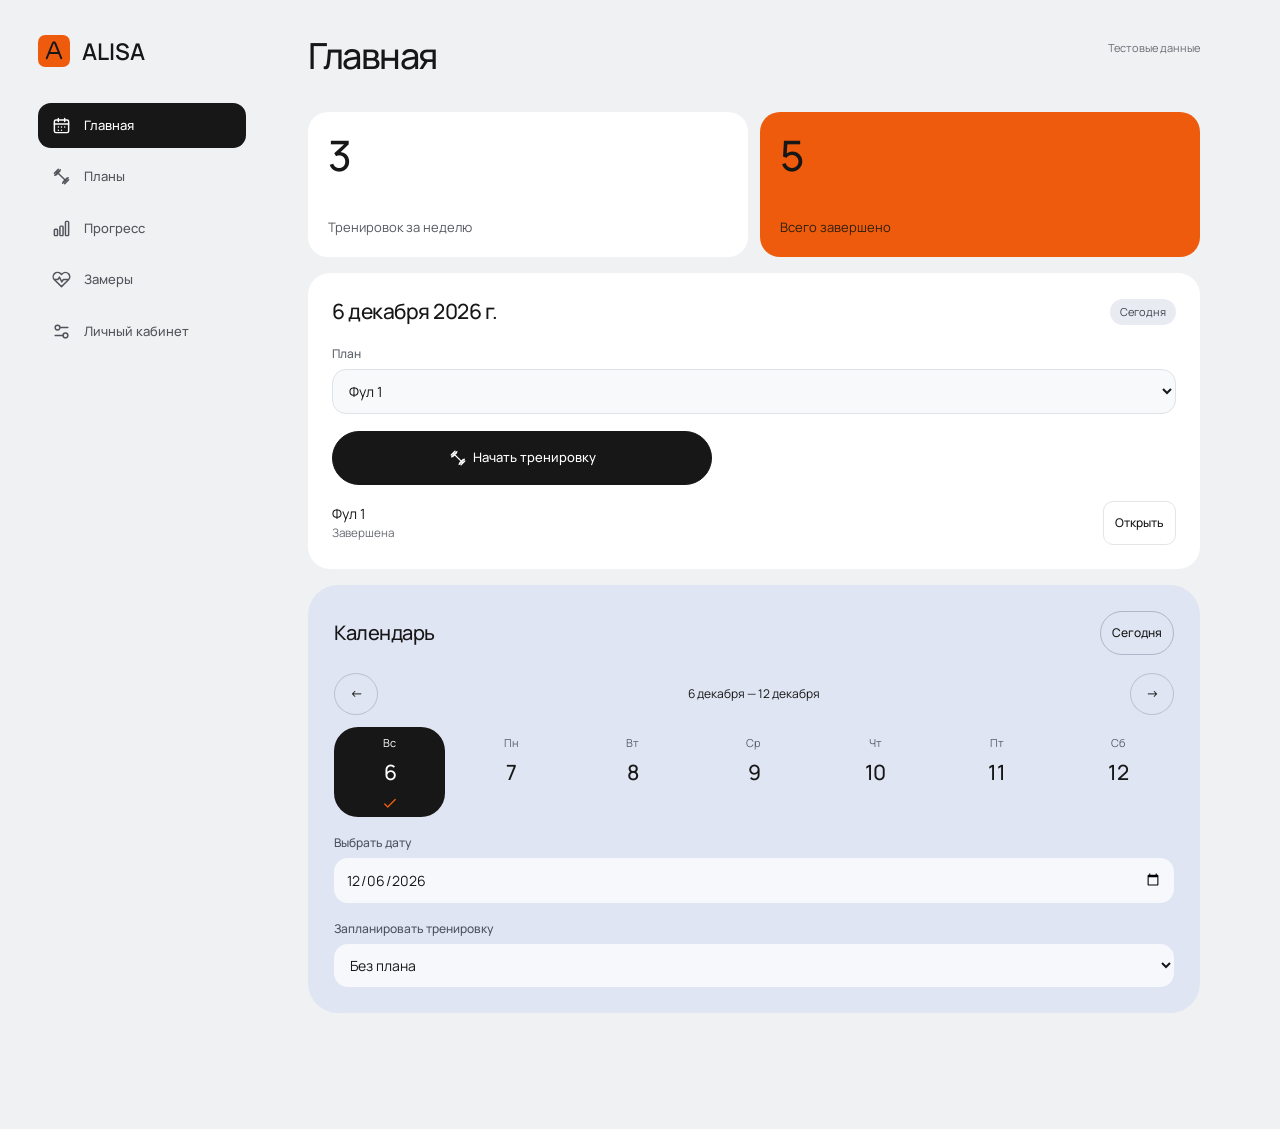
==== _style-fixture.html @ 62f3daff "Restyle ALISA with orange, ink and powder blue dashboard" ====
<!doctype html><html lang="ru"><meta charset="utf-8"><meta name="viewport" content="width=device-width,initial-scale=1,viewport-fit=cover"><meta name="robots" content="noindex"><title>ALISA · проверка стиля</title><link rel="stylesheet" href="style.css?v=orange23"><div id="app"></div><script>
"use strict";
const STORE="alisa-style-preview-only";
const FUL2=[
["1.1","Жим ногами (45 градусов)",[[10,20],[40,20],[60,10]]],
["1.2","Жим лёжа (гантели, наклонная скамья)",[["3×2",20],["5×2",20],["7×2",15]]],
["2.1","Подъёмы туловища с поворотом",[["",21],["",13],["",15]]],
["2.2","Отведение спинка вперед",[[29,20],[43,20],[57,18]]],
["3.1","Тяга к животу (трос)",[[11,18],[18,20]]],
["3.2","Мост",[["",15],[10,15]]],
["4.1","Отведение бедра (тренажёр, сидя)",[[23,20],[36,20]]],
["4.2","Сгибание рук (гантели, стоя)",[["4×2",15],["4×2",15]]]
];
const FUL1=[
["1.1","Разгибание спины",[["",15],["",17],["",20]]],
["1.2","Скручивания (тренажёр)",[[23,14],[27,10],[32,12]]],
["2.1","Разгибание ног",[[18,20],[27,20],[36,15]]],
["2.2","Сгибание ног сидя",[[18,20],[27,20],[32,7]]],
["3.1","Тяга вниз к груди широким хватом",[[18,20],[25,17],["27,3",12]]],
["3.2","Жим для груди (тренажёр, вверх)",[["3,4",15],["3,4",15],["3,4",11]]],
["4.1","Отведение бедра, спинка вперёд",[[29,20],[36,20],[43,13]]],
["4.2","Приведение бедра (тренажёр, сидя)",[[14,20],[18,20],[23,13]]]
];
const tmpl=(id,name,list)=>({id,name,exercises:list.map(([num,name,sets])=>({id:id+"-"+num,num,name,sets:sets.map(([weight,reps])=>({weight:String(weight),reps:String(reps)})),hint:""}))});
const initial=()=>({version:3,programs:[tmpl("ful1","Фул 1",FUL1),tmpl("ful2","Фул 2",FUL2)],schedule:{},sessions:[],measurements:[]});
let db;try{db=JSON.parse(localStorage.getItem(STORE))||initial()}catch(_){db=initial()}if(!Array.isArray(db.programs)||!Array.isArray(db.sessions)||!Array.isArray(db.measurements)||typeof db.schedule!=="object")db=initial();
let pinUnlocked=false;
let page="calendar",day=localDate(new Date()),sessionId=null,shift=0,reportProgramId="ful1",reportIds=null;
const $=id=>document.getElementById(id);
const uid=()=>String(Date.now())+"-"+Math.random().toString(36).slice(2,9);
const esc=x=>String(x==null?"":x).replace(/[&<>"']/g,c=>({"&":"&amp;","<":"&lt;",">":"&gt;",'"':"&quot;","'":"&#39;"}[c]));
const save=()=>{localStorage.setItem(STORE,JSON.stringify(db));queueCloudSync();};
const fmt=d=>new Date(d+"T12:00:00").toLocaleDateString("ru-RU",{day:"numeric",month:"long",year:"numeric"});
function localDate(d){return d.getFullYear()+"-"+String(d.getMonth()+1).padStart(2,"0")+"-"+String(d.getDate()).padStart(2,"0")}
function addDays(date,n){const d=new Date(date+"T12:00:00");d.setDate(d.getDate()+n);return localDate(d)}
function program(id){return db.programs.find(p=>p.id===id)}
function ses(id){return db.sessions.find(s=>s.id===id)}
function previous(s,eid){return db.sessions.filter(x=>x.finished&&x.programId===s.programId&&x.id!==s.id&&x.date<s.date).sort((a,b)=>b.date.localeCompare(a.date))[0]?.exercises.find(e=>e.id===eid)}
function layout(title,subtitle,content){$("app").innerHTML='<div class="shell"><aside class="side"><div class="brand"><img src="icon.svg" alt="" width="32" height="32"><span>ALISA</span></div><nav class="nav" aria-label="Разделы">'+navButtons()+'</nav></aside><main class="main"><header class="app-header"><h1>'+esc(title)+'</h1><p id="syncBadge" class="sync-status" role="status">'+esc(syncLabel())+'</p></header>'+content+'</main></div><nav class="bottom" aria-label="Разделы">'+navButtons()+'</nav>'}
const paths={
"calendar-days":'<rect x="3" y="5" width="18" height="16" rx="2"/><path d="M16 3v4M8 3v4M3 10h18M8 14h.01M12 14h.01M16 14h.01M8 18h.01M12 18h.01"/>',
"dumbbell":'<path d="m6.5 6.5 11 11m-14-7 7-7m3 17 7-7M3 8l5-5m8 18 5-5M5 10l5-5m4 14 5-5"/>',
"chart-no-axes-column-increasing":'<rect width="4" height="8" x="3" y="13" rx="1"/><rect width="4" height="12" x="10" y="9" rx="1"/><rect width="4" height="18" x="17" y="3" rx="1"/>',
"heart-pulse":'<path d="M20.8 4.6a5.5 5.5 0 0 0-7.8 0L12 5.7l-1.1-1.1a5.5 5.5 0 0 0-7.8 7.8L12 21l8.8-8.6a5.5 5.5 0 0 0 0-7.8Z"/><path d="M3.4 12h4l2-3 3 6 2-3h6.1"/>',
"file-chart-column":'<path d="M14 2H6a2 2 0 0 0-2 2v16a2 2 0 0 0 2 2h12a2 2 0 0 0 2-2V8Z"/><path d="M14 2v6h6M8 17v-3M12 17v-5M16 17v-2"/>',
"settings-2":'<path d="M20 7h-9M14 17H4"/><circle cx="17" cy="17" r="3"/><circle cx="7" cy="7" r="3"/>',
"check":'<path d="m5 12 4 4L19 6"/>',
"arrow-left":'<path d="m12 19-7-7 7-7M5 12h14"/>',
"trash-2":'<path d="M3 6h18M9 6V4h6v2M5 6l1 14h12l1-14M10 10v6M14 10v6"/>',
"chevron-down":'<path d="m6 9 6 6 6-6"/>',
"plus":'<path d="M12 5v14M5 12h14"/>'
};
function lucide(name,size){return '<svg class="lucide-icon" aria-hidden="true" width="'+(size||20)+'" height="'+(size||20)+'" viewBox="0 0 24 24" xmlns="http://www.w3.org/2000/svg">'+(paths[name]||paths["dumbbell"])+'</svg>'}
function navButtons(){return [["calendar","Главная","calendar-days"],["programs","Планы","dumbbell"],["history","Прогресс","chart-no-axes-column-increasing"],["metrics","Замеры","heart-pulse"],["data","Личный кабинет","settings-2"]].map(([id,name,ico])=>'<button class="'+((page===id||(id==="history"&&page==="reports"))?"on":"")+'" onclick="go(\''+id+'\')" '+((page===id||(id==="history"&&page==="reports"))?'aria-current="page"':'')+'>'+lucide(ico)+'<span>'+name+'</span></button>').join("")}
function go(p){page=p;sessionId=null;render();window.scrollTo?.(0,0)}
function render(){if(!pinUnlocked)return pinGate();if(page==="calendar")return calendar();if(page==="programs")return programs();if(page==="workout")return workout();if(page==="history")return history();if(page==="reports")return reports();if(page==="metrics")return metrics();if(page==="data")return dataPage();}
function calendar(){
 const now=localDate(new Date()),start=addDays(now,shift*7);let days="";
 for(let i=0;i<7;i++){const d=addDays(start,i),p=program(db.schedule[d]),done=db.sessions.some(s=>s.date===d&&s.finished);days+='<button class="day '+(day===d?"active":"")+' '+(done?'completed':'')+'" aria-pressed="'+(day===d)+'" onclick="chooseDay(\''+d+'\')"><small>'+new Date(d+"T12:00:00").toLocaleDateString("ru-RU",{weekday:"short"})+'</small><b>'+Number(d.slice(-2))+'</b><span class="day-mark" aria-label="'+(done?'Тренировка завершена':p?'Запланирована тренировка':'Без тренировки')+'">'+(done?lucide("check",12):p?'•':'')+'</span></button>'}
 const today=db.sessions.filter(s=>s.date===day),p=program(db.schedule[day])||db.programs[0],draft=today.find(s=>!s.finished&&s.programId===p?.id),weekStart=addDays(now,-((new Date(now+'T12:00:00').getDay()+6)%7)),count=db.sessions.filter(s=>s.finished&&s.date>=weekStart&&s.date<=now).length;
 layout("Главная","",'<div class="stat-grid"><div class="stat"><strong>'+count+'</strong><span>Тренировок за неделю</span></div><div class="stat"><strong>'+db.sessions.filter(s=>s.finished).length+'</strong><span>Всего завершено</span></div></div><section class="card start-card"><div class="section-heading"><h2>'+fmt(day)+'</h2>'+(day===now?'<span class="badge">Сегодня</span>':'')+'</div><label>План<select aria-label="План тренировки" onchange="setDayPlan(this.value)">'+db.programs.map(x=>'<option value="'+esc(x.id)+'" '+(p?.id===x.id?'selected':'')+'>'+esc(x.name)+'</option>').join('')+'</select></label><button class="primary full action" onclick="newSession()">'+lucide("dumbbell")+' '+(draft?'Продолжить тренировку':'Начать тренировку')+'</button>'+today.map(x=>'<div class="session-line"><span>'+esc(x.programName)+'<small>'+(x.finished?'Завершена':'Не завершена')+'</small></span><button class="small" onclick="openSession(\''+x.id+'\')">Открыть</button></div>').join('')+'</section><section class="card dashboard-calendar"><div class="section-heading"><h2>Календарь</h2><button class="small" onclick="shift=0;day=localDate(new Date());render()">Сегодня</button></div><div class="calendar-controls"><button aria-label="Предыдущая неделя" onclick="shift--;render()">←</button><span>'+fmt(start).replace(/ \d{4} г\./,'')+' — '+fmt(addDays(start,6)).replace(/ \d{4} г\./,'')+'</span><button aria-label="Следующая неделя" onclick="shift++;render()">→</button></div><div class="daybar">'+days+'</div><label class="action">Выбрать дату<input type="date" value="'+day+'" onchange="chooseDay(this.value)"></label><label class="action">Запланировать тренировку<select onchange="setDayPlan(this.value)"><option value="">Без плана</option>'+db.programs.map(x=>'<option value="'+esc(x.id)+'" '+(db.schedule[day]===x.id?'selected':'')+'>'+esc(x.name)+'</option>').join('')+'</select></label></section>')
}
function chooseDay(d){if(!/^\d{4}-\d{2}-\d{2}$/.test(d))return;day=d;render()}
function setDayPlan(id){if(id)db.schedule[day]=id;else delete db.schedule[day];save();render()}
function planTwoWeeks(){const a=db.programs[0],b=db.programs[1];if(!a||!b)return alert("Сначала добавь две программы");if(!confirm("Пример: назначить Фул 1 по понедельникам, Фул 2 по четвергам на показанные 2 недели? Твои существующие планы в эти дни будут заменены."))return;const start=addDays(localDate(new Date()),shift*14);for(let i=0;i<14;i++){const d=addDays(start,i),dow=new Date(d+"T12:00:00").getDay();if(dow===1)db.schedule[d]=a.id;if(dow===4)db.schedule[d]=b.id}save();render()}
function newSession(){const p=program(db.schedule[day])||db.programs[0];if(!p)return alert("Добавь план");const draft=db.sessions.find(s=>s.date===day&&s.programId===p.id&&!s.finished);if(draft){openSession(draft.id);return}if(!p.exercises.length)return alert("Сначала добавь упражнения в план");const s={id:uid(),date:day,programId:p.id,programName:p.name,finished:false,comment:"",rpe:"",duration:"",heartRate:"",heartMax:"",activeCalories:"",totalCalories:"",exercises:p.exercises.map(e=>({id:e.id,num:e.num,name:e.name,hint:e.hint||"",comment:"",rpe:"",sets:e.sets.map(x=>({weight:x.weight,reps:x.reps,done:false}))}))};db.sessions.push(s);save();sessionId=s.id;page="workout";render()}
function openSession(id){sessionId=id;page="workout";render()}
function workout(){
 const s=ses(sessionId);if(!s){go("calendar");return}
 const total=s.exercises.reduce((n,e)=>n+e.sets.length,0),done=s.exercises.reduce((n,e)=>n+e.sets.filter(x=>x.done).length,0);
 let body='<div class="row between"><div><span class="tag">'+fmt(s.date)+'</span><h2>'+esc(s.programName)+'</h2></div><button onclick="go(\'calendar\')">'+lucide("arrow-left")+' Главная</button></div><div class="workout-summary"><strong id="workoutProgress" aria-live="polite">'+done+' из '+total+' подходов выполнено</strong><span>Изменения сохраняются автоматически</span></div>';
 s.exercises.forEach((e,ei)=>{const old=previous(s,e.id);body+='<div class="card workout-exercise"><div class="row between"><div><div class="exercise-title">'+esc(e.num)+" "+esc(e.name)+'</div>'+(old?'<small>Прошлая тренировка</small>':'<small>Первое выполнение в дневнике</small>')+'</div><button class="small" onclick="addSet('+ei+')">'+lucide("plus")+' Подход</button></div>'+(e.hint?'<p class="muted">'+esc(e.hint)+'</p>':'')+'<div class="set sethead"><div>№</div><div>Было</div><div>Вес, кг</div><div>Повт.</div><div>✓</div><div>×</div></div>';e.sets.forEach((set,si)=>{const prev=old?.sets?.[si];body+='<div class="set"><span>'+(si+1)+'</span><span class="prev">'+(prev?esc(prev.weight||"—")+' × '+esc(prev.reps||"—"):'—')+'</span><label class="set-weight"><span>Вес, кг</span><input aria-label="Вес" value="'+esc(set.weight)+'" oninput="editSet('+ei+','+si+',\'weight\',this.value)" placeholder="—"></label><label class="set-reps"><span>Повторы</span><input aria-label="Повторы" inputmode="numeric" value="'+esc(set.reps)+'" oninput="editSet('+ei+','+si+',\'reps\',this.value)" placeholder="—"></label><label class="set-done"><span class="sr-only">Подход выполнен</span><input type="checkbox" '+(set.done?"checked":"")+' onchange="editSet('+ei+','+si+',\'done\',this.checked)"></label><button class="small" aria-label="Удалить подход" '+(e.sets.length===1?'disabled ':'')+'onclick="removeSet('+ei+','+si+')">'+lucide("trash-2")+'</button></div>'});body+='<div class="fields"><label class="field">Сложность RPE<select onchange="editExercise('+ei+',\'rpe\',this.value)">'+options(["","1","2","3","4","5","6","7","8","9","10"],e.rpe)+'</select></label><label style="flex:1;min-width:150px">Комментарий<input value="'+esc(e.comment)+'" oninput="editExercise('+ei+',\'comment\',this.value)" placeholder="Как ощущения?"></label></div></div>'});
 body+='<div class="card"><h3>Итоги занятия</h3><div class="fields">'+[['duration','Длительность, мин'],['heartRate','Средний пульс'],['heartMax','Макс. пульс'],['activeCalories','Активные ккал'],['totalCalories','Всего ккал']].map(([k,t])=>'<label class="field">'+t+'<input value="'+esc(s[k])+'" inputmode="decimal" oninput="editSession(\''+k+'\',this.value)"></label>').join("")+'</div><div class="fields action"><label class="field">Общая сложность<select onchange="editSession(\'rpe\',this.value)">'+options(["","1","2","3","4","5","6","7","8","9","10"],s.rpe)+'</select></label><label style="flex:1;min-width:180px">Заметки<textarea oninput="editSession(\'comment\',this.value)">'+esc(s.comment)+'</textarea></label></div><div class="row action"><button class="primary" onclick="finishSession()">'+lucide("check")+" "+(s.finished?"Тренировка завершена":"Завершить тренировку")+'</button><button onclick="showReport(\''+s.id+'\')">Экран для скриншота</button><button onclick="deleteSession(\''+s.id+'\')">Удалить</button></div></div>';
 layout("Тренировка","Записывай результаты прямо между подходами",body)
}

function pinGate(){
 $("app").innerHTML='<main class="pin-screen"><section class="pin-panel"><img src="icon.svg" alt="" width="56" height="56"><h1>ALISA</h1><p class="muted">Твой дневник тренировок</p><form onsubmit="cloudLoginPin(event)"><label for="pinCode">Код входа</label><input id="pinCode" type="password" inputmode="numeric" pattern="[0-9]{5}" minlength="5" maxlength="5" autocomplete="current-password" required aria-describedby="pinMessage"><button id="pinSubmit" class="primary" type="submit">Открыть дневник</button><p id="pinMessage" class="pin-message" role="status">Введи свой код из 5 цифр. На телефоне и компьютере открываются одни и те же тренировки.</p></form></section></main>'
}
async function cloudLoginPin(event){
 event.preventDefault();const input=$("pinCode"),button=$("pinSubmit"),message=$("pinMessage");
 const pin=input.value;if(!/^[0-9]{5}$/.test(pin)){message.textContent="Введи 5 цифр кода";return}
 button.disabled=true;button.textContent="Открываю…";message.textContent="";
 try{
  const res=await fetch(CLOUD_CONFIG.url+"/functions/v1/alisa-pin-login",{method:"POST",headers:{apikey:CLOUD_CONFIG.key,"Content-Type":"application/json"},body:JSON.stringify({pin})});
  const data=await res.json();if(!res.ok)throw Error(data.message||"Не удалось войти");
  if(!data.access_token||!data.refresh_token)throw Error("Не удалось открыть дневник");
  storeCloudSession(data);sessionStorage.removeItem("foxy-recovery-mode");input.value="";page="calendar";await connectCloud()
 }catch(e){message.textContent=e.message==="Failed to fetch"?"Проверь интернет и попробуй ещё раз":e.message;input.value="";input.focus?.()}
 finally{button.disabled=false;button.textContent="Открыть дневник"}
}

function options(arr,sel){return arr.map(x=>'<option '+(x===String(sel)?"selected":"")+' value="'+esc(x)+'">'+(x||"Не указано")+'</option>').join("")}
function editSet(e,i,k,v){ses(sessionId).exercises[e].sets[i][k]=v;save();if(k==="done"){const s=ses(sessionId),el=$("workoutProgress");if(el)el.textContent=s.exercises.reduce((n,e)=>n+e.sets.filter(x=>x.done).length,0)+" из "+s.exercises.reduce((n,e)=>n+e.sets.length,0)+" подходов выполнено"}}
function editExercise(e,k,v){ses(sessionId).exercises[e][k]=v;save()}
function editSession(k,v){ses(sessionId)[k]=v;save()}
function addSet(e){ses(sessionId).exercises[e].sets.push({weight:"",reps:"",done:false});save();render()}
function removeSet(e,i){const sets=ses(sessionId).exercises[e].sets;if(sets.length===1)return;sets.splice(i,1);save();render()}
function finishSession(){ses(sessionId).finished=true;save();render()}
function deleteSession(id){if(!confirm("Удалить запись этой тренировки?"))return;db.sessions=db.sessions.filter(s=>s.id!==id);save();go("calendar")}
function showReport(id){const s=ses(id);const lines=s.exercises.map(e=>'<tr><td>'+esc(e.num)+' '+esc(e.name)+'</td><td>'+e.sets.map((x,i)=>(i+1)+'. '+esc(x.weight||"без веса")+' × '+esc(x.reps||"—")).join('<br>')+'</td><td>'+esc(e.rpe||"—")+'</td><td>'+esc(e.comment||"")+'</td></tr>').join("");layout("Отчёт","Сделай скриншот этого экрана",'<div class="report card"><h2>'+esc(s.programName)+' · '+fmt(s.date)+'</h2><div class="report-scroll"><table class="table"><thead><tr><th>Упражнение</th><th>Подходы</th><th>RPE</th><th>Комментарий</th></tr></thead><tbody>'+lines+'</tbody></table></div><p>'+['duration','heartRate','heartMax','activeCalories','totalCalories'].map(k=>({duration:"Длительность",heartRate:"Пульс",heartMax:"Макс. пульс",activeCalories:"Активные ккал",totalCalories:"Общие ккал"}[k]+": "+esc(s[k]||"—"))).join(" · ")+'</p><p>'+esc(s.comment)+'</p></div><button class="noprint" onclick="openSession(\''+s.id+'\')">← Вернуться к тренировке</button>')}
function programs(){
 const list=db.programs.map(p=>'<details class="card program-card"><summary><span><strong>'+esc(p.name)+'</strong><small>'+p.exercises.length+' упражнений</small></span>'+lucide("chevron-down")+'</summary><div class="program-content"><div class="row action"><button class="small" onclick="renameProgram(\''+p.id+'\')">Переименовать</button></div><div class="program-exercises">'+p.exercises.map(e=>'<div class="row between program-exercise"><span>'+esc(e.num)+' '+esc(e.name)+'</span><button class="small" onclick="editProgramExercise(\''+p.id+'\',\''+e.id+'\')">Изменить</button></div>').join('')+'</div><div class="action row"><button class="small" onclick="addExercise(\''+p.id+'\')">Добавить упражнение</button><button class="small" onclick="duplicateProgram(\''+p.id+'\')">Дублировать</button></div></div></details>').join("");
 layout("Планы","",'<button class="primary" onclick="createProgram()">'+lucide("plus")+' Новый план</button>'+list)
}
function createProgram(){const name=prompt("Название плана");if(!name?.trim())return;db.programs.push({id:uid(),name:name.trim(),exercises:[]});save();render()}
function renameProgram(id){const p=program(id),n=prompt("Название плана",p.name);if(!n?.trim())return;p.name=n.trim();save();render()}
function addExercise(id){const p=program(id),num=prompt("Номер, например 5.1");if(!num)return;const name=prompt("Название упражнения");if(!name)return;p.exercises.push({id:uid(),num,name,sets:[{weight:"",reps:""}],hint:""});save();render()}
function editProgramExercise(pid,eid){const e=program(pid).exercises.find(x=>x.id===eid);const name=prompt("Название",e.name);if(name===null)return;const num=prompt("Номер упражнения",e.num);if(num===null)return;const hint=prompt("Подсказка по технике",e.hint);if(hint===null)return;e.name=name;e.num=num;e.hint=hint;save();render()}
function duplicateProgram(id){const p=JSON.parse(JSON.stringify(program(id)));p.id=uid();p.name+=" · копия";p.exercises.forEach(e=>e.id=uid());db.programs.push(p);save();render()}

function reports(){
 const p=program(reportProgramId)||db.programs[0];if(!p){layout("Прогресс","Сравнение тренировок","<p>Добавь план.</p>");return}reportProgramId=p.id;
 const all=db.sessions.filter(s=>s.programId===p.id&&s.finished).sort((a,b)=>a.date.localeCompare(b.date));if(reportIds===null)reportIds=all.slice(-Math.min(2,all.length)).map(s=>s.id);
 else reportIds=reportIds.filter(id=>all.some(s=>s.id===id));
 const chosen=all.filter(s=>reportIds.includes(s.id));const display=chosen.slice(-4);
 const selections='<div class="card noprint"><h2>Сравнить тренировки</h2><label>План<select onchange="setReportProgram(this.value)">'+db.programs.map(x=>'<option value="'+esc(x.id)+'" '+(x.id===p.id?'selected':'')+'>'+esc(x.name)+'</option>').join('')+'</select></label><p class="muted" style="margin-top:14px">Выбери до четырёх дат для сравнения.</p><div class="report-date-grid">'+all.map(s=>'<label class="date-option"><input type="checkbox" '+(reportIds.includes(s.id)?'checked':'')+' onchange="toggleReportDate(\''+s.id+'\',this.checked)"><span>'+fmt(s.date)+'</span></label>').join('')+'</div><div class="row action"><button class="primary" onclick="downloadReport()">Сохранить картинку PNG</button><button onclick="window.print()">Печать / PDF</button></div></div>';
 let view='';
 if(!all.length){view='<div class="card">В этой программе ещё нет завершённых тренировок. </div>'}
 else if(!display.length){view='<div class="card">Выбери даты выше.</div>'}
 else{
  const cols=display.map(x=>'<th>'+esc(x.date.slice(8))+'/'+esc(x.date.slice(5,7))+'</th>').join('');
  let rows=p.exercises.map(ex=>{
   const vals=display.map(s=>{const e=s.exercises.find(x=>x.num===ex.num||x.id===ex.id);return '<td>'+(e?e.sets.map((st,i)=>'<div class="comparison-set"><small>'+(i+1)+'</small> '+esc(st.weight||'—')+' × '+esc(st.reps||'—')+'</div>').join(''):'—')+'</td>'}).join('');
   return '<tr><th class="comparison-exercise">'+esc(ex.num)+' '+esc(ex.name)+'</th>'+vals+'</tr>'
  }).join('');
  view='<div class="card comparison-card"><div class="report-brand">ALISA</div><h2>'+esc(p.name)+'</h2><p class="muted">Сравнение тренировок · '+display.map(s=>esc(s.date.slice(8)+'.'+s.date.slice(5,7))).join(' / ')+'</p><div class="comparison-scroll"><table class="comparison-table"><thead><tr><th>Упражнение</th>'+cols+'</tr></thead><tbody>'+rows+'</tbody></table></div></div>';
 }
 layout("Прогресс","Сравни несколько дат и сохрани готовую картинку для Владимира",progressTabs("reports")+selections+view)
}
function setReportProgram(id){reportProgramId=id;reportIds=null;render()}
function toggleReportDate(id,on){if(on){if(reportIds.length>=4){alert('Можно сравнить до четырёх тренировок');render();return}reportIds.push(id)}else reportIds=reportIds.filter(x=>x!==id);render()}
function wrapText(ctx,text,maxWidth){let lines=[],line='';for(const w of String(text).split(/\s+/)){const test=line?line+' '+w:w;if(ctx.measureText(test).width>maxWidth&&line){lines.push(line);line=w}else line=test}if(line)lines.push(line);return lines}
function downloadReport(){
 const p=program(reportProgramId);if(!p){alert('Сначала добавь программу');return}const sessions=db.sessions.filter(s=>(reportIds||[]).includes(s.id)&&s.programId===p.id).sort((a,b)=>a.date.localeCompare(b.date));if(!sessions.length){alert('Выбери хотя бы одну дату');return}
 const W=1240,pad=42,colName=415,col=(W-2*pad-colName)/sessions.length,x0=pad,y0=230,rows=[];
 const cvs=document.createElement('canvas'),ctx=cvs.getContext('2d');ctx.font='27px Manrope, sans-serif';
 for(const ex of p.exercises){const nameLines=wrapText(ctx,ex.num+' '+ex.name,colName-32);const count=Math.max(3,...sessions.map(s=>s.exercises.find(e=>e.num===ex.num)?.sets.length||0));rows.push({ex,nameLines,height:Math.max(nameLines.length*33+30,count*32+42)})}
 const height=y0+rows.reduce((a,b)=>a+b.height,0)+66;cvs.width=W;cvs.height=height;ctx.fillStyle='#f0f1f3';ctx.fillRect(0,0,W,height);
 ctx.fillStyle='#171717';ctx.font='700 48px sans-serif';ctx.fillText('ALISA',pad,80);ctx.fillStyle='#d94c00';ctx.font='600 25px sans-serif';ctx.fillText(p.name,pad,125);ctx.fillStyle='#686b72';ctx.font='21px sans-serif';ctx.fillText('СРАВНЕНИЕ ТРЕНИРОВОК',pad,164);
 ctx.fillStyle='#dfe5f2';ctx.fillRect(pad,y0-55,W-pad*2,55);ctx.fillStyle='#171717';ctx.font='700 22px sans-serif';ctx.fillText('Упражнение',pad+16,y0-19);sessions.forEach((s,i)=>ctx.fillText(s.date.slice(8)+'.'+s.date.slice(5,7),pad+colName+i*col+20,y0-19));
 let yy=y0;for(const r of rows){ctx.fillStyle='#fff';ctx.fillRect(pad,yy,W-pad*2,r.height);ctx.strokeStyle='#e1e4eb';ctx.lineWidth=1;ctx.strokeRect(pad,yy,W-pad*2,r.height);ctx.beginPath();ctx.moveTo(pad+colName,yy);ctx.lineTo(pad+colName,yy+r.height);sessions.forEach((_,i)=>{if(i>0){ctx.moveTo(pad+colName+i*col,yy);ctx.lineTo(pad+colName+i*col,yy+r.height)}});ctx.stroke();ctx.font='600 22px sans-serif';ctx.fillStyle='#171717';r.nameLines.forEach((t,j)=>ctx.fillText(t,pad+14,yy+36+j*33));sessions.forEach((s,i)=>{const e=s.exercises.find(e=>e.num===r.ex.num),sets=e?.sets||[];ctx.font='21px sans-serif';ctx.fillStyle='#171717';sets.forEach((st,k)=>ctx.fillText((k+1)+'. '+(st.weight||'—')+' × '+(st.reps||'—'),pad+colName+i*col+18,yy+35+k*32))});yy+=r.height}
 cvs.toBlob(b=>{if(!b)return;const url=URL.createObjectURL(b),a=document.createElement('a');a.href=url;a.download='ALISA-'+p.name.replace(/\s+/g,'-')+'-'+sessions.map(s=>s.date).join('_')+'.png';document.body.appendChild(a);a.click();a.remove();setTimeout(()=>URL.revokeObjectURL(url),2000)},'image/png')
}

function progressTabs(active){return '<div class="tabs"><button class="'+(active==='history'?'selected':'')+'" onclick="go(\'history\')">История</button><button class="'+(active==='reports'?'selected':'')+'" onclick="go(\'reports\')">Сравнение</button></div>'}
function activityChart(){const today=localDate(new Date()),monday=addDays(today,-((new Date(today+'T12:00:00').getDay()+6)%7));let bars='';for(let i=7;i>=0;i--){const from=addDays(monday,-i*7),to=addDays(from,6),count=db.sessions.filter(x=>x.finished&&x.date>=from&&x.date<=to).length;bars+='<div class="activity-col"><strong>'+count+'</strong><div class="activity-track"><i style="height:'+Math.min(100,count/Math.max(4,...Array.from({length:8},(_,j)=>db.sessions.filter(x=>x.finished&&x.date>=addDays(monday,-j*7)&&x.date<=addDays(monday,-j*7+6)).length))*100)+'%"></i></div><small>'+from.slice(8)+'.'+from.slice(5,7)+'</small></div>'}return '<section class="card"><h2>Тренировки за 8 недель</h2><div class="activity-chart" role="img" aria-label="Количество завершённых тренировок по неделям">'+bars+'</div></section>'}
function history(){layout("Прогресс","",progressTabs('history')+activityChart()+(db.sessions.length?db.sessions.slice().sort((a,b)=>b.date.localeCompare(a.date)).map(s=>'<article class="card history-item"><div class="section-heading"><div><h2>'+esc(s.programName)+'</h2><small>'+fmt(s.date)+'</small></div><span class="badge">'+(s.finished?'Завершена':'Не завершена')+'</span></div><div class="row action"><button onclick="openSession(\''+s.id+'\')">Открыть</button><button onclick="showReport(\''+s.id+'\')">Отчёт</button></div></article>').join(''):'<p class="empty">Пока нет тренировок. Начни тренировку на главной.</p>'))}
const metricNames={weight:"Вес",bodyfat:"Процент жира",muscle:"Мышечная масса",inbody:"InBody",cycle_start:"Начало цикла",cycle_end:"Конец цикла",cycle_day:"День цикла",pms:"ПМС",ovulation:"Овуляция",sleep:"Сон",mood:"Самочувствие",waist:"Талия",hips:"Бёдра",height:"Рост",chest:"Грудь",thigh:"Бедро",other:"Другое"};
let metricTab="weight";
function setMetricTab(tab){metricTab=tab;metrics()}
const cycleTypes=["cycle_start","cycle_end","cycle_day","pms","ovulation"];
function metricCards(list){return list.length?'<div class="measurement-list">'+list.slice().sort((a,b)=>b.date.localeCompare(a.date)).map(m=>'<article class="measurement"><div><strong>'+esc(metricNames[m.type]||m.type)+'</strong><span class="measurement-value">'+esc(m.value)+(m.type==='weight'?' кг':['waist','hips','height','chest','thigh'].includes(m.type)?' см':'')+'</span><small>'+fmt(m.date)+(m.certainty==='estimated'?' · Прогноз':'')+'</small>'+(m.source?'<small>'+esc(m.source)+'</small>':'')+(m.note?'<p>'+esc(m.note)+'</p>':'')+'</div><button class="small" aria-label="Удалить запись '+esc(metricNames[m.type]||m.type)+' за '+esc(m.date)+'" onclick="deleteMetric(\''+m.id+'\')">'+lucide("trash-2")+'</button></article>').join('')+'</div>':'<p class="empty">Пока нет записей</p>'}
function metrics(){
 const tabs='<div class="tabs">'+[['weight','Вес'],['body','Объёмы'],['cycle','Цикл'],['other','Другое']].map(([id,name])=>'<button class="'+(metricTab===id?'selected':'')+'" onclick="setMetricTab(\''+id+'\')">'+name+'</button>').join('')+'</div>';
 let form='',list=[];
 if(metricTab==='cycle'){
 list=db.measurements.filter(m=>cycleTypes.includes(m.type));
 form='<section class="card"><form class="metric-form" onsubmit="addCycleEvent(event)"><label>Дата<input id="cycleDate" type="date" value="'+day+'" required></label><label>Отметка<select id="cycleType"><option value="pms">ПМС</option><option value="ovulation">Овуляция</option><option value="cycle_start">Начало месячных</option><option value="cycle_end">Последний день месячных</option></select></label><label>Источник<select id="cycleSource"><option value="reported">Моя отметка</option><option value="flo_estimate">Прогноз Flo</option><option value="estimate">Мой расчёт</option></select></label><label>Заметка<input id="cycleNote" placeholder="Необязательно"></label><p class="note">Прогнозы отмечены отдельно от фактических дат.</p><button class="primary full" type="submit">Сохранить отметку</button></form></section>';
 }else if(metricTab==='body'){
 list=db.measurements.filter(m=>['waist','hips','chest','thigh'].includes(m.type));
 form='<section class="card"><form class="metric-form" onsubmit="saveBody(event)"><label>Дата<input id="bodyDate" type="date" value="'+day+'" required></label>'+[['waist','Талия'],['hips','Бёдра'],['chest','Грудь'],['thigh','Бедро']].map(([id,name])=>'<label>'+name+', см<input id="body-'+id+'" inputmode="decimal" placeholder="0,0"></label>').join('')+'<label>Заметка<input id="bodyNote" placeholder="Необязательно"></label><button type="submit" class="primary full">Сохранить замеры</button></form></section>';
 }else{
 const weight=metricTab==='weight';list=db.measurements.filter(m=>weight?m.type==='weight':!['weight','height','waist','hips','chest','thigh',...cycleTypes].includes(m.type));
 form=(weight?weightChart():'')+'<section class="card"><form class="metric-form" onsubmit="addMetric(event)"><label>Дата<input id="mDate" type="date" required value="'+day+'"></label>'+(weight?'<input type="hidden" id="mType" value="weight">':'<label>Показатель<select id="mType">'+['bodyfat','muscle','inbody','sleep','mood','other'].map(x=>'<option value="'+x+'">'+metricNames[x]+'</option>').join('')+'</select></label>')+'<label>'+(weight?'Вес, кг':'Значение')+'<input id="mValue" required '+(weight?'inputmode="decimal"':'')+' placeholder="'+(weight?'63,9':'Значение')+'"></label><label>Источник<input id="mSource" placeholder="'+(weight?'Весы':'Необязательно')+'"></label><label>Заметка<input id="mNote" placeholder="Необязательно"></label><button class="primary full" type="submit">Сохранить</button></form></section>';
 }
 layout("Замеры","",tabs+form+'<section class="card"><h2>История</h2>'+metricCards(list)+'</section>')
}
function numericMetric(value){const text=String(value).trim().replace(',','.');return /^\d+(?:\.\d+)?$/.test(text)?Number(text):NaN}
function saveBody(event){event.preventDefault();const date=$("bodyDate").value,note=$("bodyNote").value.trim(),entries=[];for(const type of ['waist','hips','chest','thigh']){const value=$("body-"+type).value.trim();if(!value)continue;const number=numericMetric(value);if(!Number.isFinite(number)||number<=0)return alert('Введи замеры числом, например 72,5');entries.push({id:uid(),date,type,value,source:'Ручной ввод',note})}if(!date||!entries.length)return alert('Укажи дату и хотя бы один замер');db.measurements.push(...entries);save();render()}
function weightChart(){
 const points=db.measurements.filter(m=>m.type==='weight').map(m=>({...m,n:numericMetric(m.value)})).filter(m=>Number.isFinite(m.n)&&m.n>0).sort((a,b)=>a.date.localeCompare(b.date));
 if(!points.length)return '<section class="card"><h2>Вес</h2><p class="empty">Добавь вес, чтобы увидеть график.</p></section>';
 const recent=points.slice(-30),min=Math.min(...recent.map(m=>m.n))-0.5,max=Math.max(...recent.map(m=>m.n))+0.5,coords=recent.map((m,i)=>[20+(recent.length===1?140:i/(recent.length-1)*280),100-(m.n-min)/(max-min)*80]),latest=points.at(-1),delta=latest.n-points[0].n;
 return '<section class="card"><div class="section-heading"><h2>Вес</h2><strong>'+esc(latest.value)+' кг</strong></div><svg class="weight-chart" viewBox="0 0 320 120" role="img" aria-label="График веса: '+recent.map(m=>esc(m.date+' '+m.value+' кг')).join(', ')+'"><path d="M20 100H300" stroke="var(--line)"/><polyline points="'+coords.map(p=>p.join(',')).join(' ')+'" fill="none" stroke="var(--accent-strong)" stroke-width="2.5"/>'+coords.map(p=>'<circle cx="'+p[0]+'" cy="'+p[1]+'" r="3.5" fill="var(--accent-strong)"/>').join('')+'</svg><div class="row between muted"><small>'+fmt(recent[0].date)+'</small><small>'+fmt(latest.date)+'</small></div>'+(points.length>1?'<p class="note">Изменение с первой записи: '+(delta>0?'+':'')+delta.toFixed(1).replace('.',',')+' кг</p>':'')+'</section>'
}
function saveHeight(event){event.preventDefault();const value=$("profileHeight").value.trim(),n=numericMetric(value);if(!Number.isFinite(n)||n<=0||n>300)return alert('Укажи рост в сантиметрах');db.measurements.push({id:uid(),date:localDate(new Date()),type:'height',value,source:'Ручной ввод',note:''});save();render()}

function addCycleEvent(event){
 event.preventDefault();
 const date=$("cycleDate").value,type=$("cycleType").value,kind=$("cycleSource").value,note=$("cycleNote").value.trim();
 if(!/^\d{4}-\d{2}-\d{2}$/.test(date)||!["pms","ovulation","cycle_start","cycle_end"].includes(type)||!["reported","flo_estimate","estimate"].includes(kind))return alert("Выбери дату, отметку и источник");
 const id="cycle-"+date+"-"+type+"-"+kind,estimated=kind!=="reported";
 const entry={id,date,type,value:estimated?"Прогноз":"Моя отметка",source:kind==="flo_estimate"?"Flo · прогноз":kind==="estimate"?"Ручной расчёт":"Запись пользователя",note,certainty:estimated?"estimated":"reported"};
 const old=db.measurements.findIndex(m=>m.id===id);
 if(old>=0)db.measurements[old]=entry;else db.measurements.push(entry);
 save();render()
}

function addMetric(e){e.preventDefault();const type=$("mType").value,value=$("mValue").value.trim(),date=$("mDate").value;if(!date||!value)return;if(type==='weight'&&(!Number.isFinite(numericMetric(value))||numericMetric(value)<=0))return alert('Введи вес числом, например 63,9');db.measurements.push({id:uid(),date,type,value,source:$("mSource").value,note:$("mNote").value});save();render()}
function deleteMetric(id){if(!confirm("Удалить измерение?"))return;db.measurements=db.measurements.filter(x=>x.id!==id);save();render()}
function download(name,content,type){const url=URL.createObjectURL(new Blob([content],{type}));const a=document.createElement("a");a.href=url;a.download=name;a.click();setTimeout(()=>URL.revokeObjectURL(url),1000)}
function backup(){download("alisa-backup-"+localDate(new Date())+".json",JSON.stringify(db,null,2),"application/json")}
function dataPage(){
 const height=db.measurements.filter(m=>m.type==='height').reverse().sort((a,b)=>b.date.localeCompare(a.date))[0];
 layout("Личный кабинет","",'<section class="card"><form class="metric-form" onsubmit="saveHeight(event)"><label>Рост, см<input id="profileHeight" inputmode="decimal" value="'+esc(height?.value||'')+'" placeholder="Указать рост" required></label><button type="submit">Сохранить рост</button></form></section>'+weightChart()+'<div class="card"><h2>Синхронизация</h2><p>'+db.sessions.length+' тренировок · '+db.measurements.length+' показателей</p><p id="cloudStatus" class="note" role="status">'+esc(syncLabel())+'</p><div id="syncConflict" '+(syncConflict?'':'hidden')+' class="note"><p>Запись изменена на двух устройствах. Выбери версию; перед выбором скачается копия.</p><button onclick="cloudResolve(\'local\')">С этого устройства</button><button onclick="cloudResolve(\'remote\')">Из базы</button></div></div><details class="card"><summary>Копии и перенос</summary><button class="action" onclick="backup()">Скачать копию дневника</button><label class="action">Добавить старую историю<input type="file" accept=".json,application/json" onchange="importHistory(this)"></label><label class="action">Восстановить копию<input type="file" accept=".json,application/json" onchange="restoreBackup(this)"></label><label class="action">Импорт показателей CSV<input type="file" accept=".csv,text/csv" onchange="importCsv(this)"></label><div id="preview" class="action"></div><button class="action" onclick="cloudLogout()">Выйти на этом устройстве</button></details>')
}

async function importHistory(input){
 const file=input.files?.[0];if(!file)return;
 try{
  const doc=JSON.parse(await file.text());if(doc.format!=="foxy-seed-v1"||!Array.isArray(doc.sessions)||!Array.isArray(doc.measurements))throw Error("Это не файл истории ALISA");
  if(!doc.sessions.every(s=>s.id&&s.date&&s.programId&&Array.isArray(s.exercises)))throw Error("Некорректная структура тренировок");
  if(!doc.measurements.every(m=>m.id&&m.date&&m.type))throw Error("Некорректные измерения");
  const knownS=new Set(db.sessions.map(s=>s.id)),knownM=new Set(db.measurements.map(m=>m.id));
  const sessions=doc.sessions.filter(s=>!knownS.has(s.id));
  const measurements=doc.measurements.filter(m=>!knownM.has(m.id));
  if(!confirm("Добавить "+sessions.length+" тренировок и "+measurements.length+" показателей? Существующие записи не будут изменены."))return;
  db.sessions.push(...sessions);db.measurements.push(...measurements);save();
  render();alert("Импортировано: "+sessions.length+" тренировок и "+measurements.length+" показателей");
 }catch(err){alert("Не удалось импортировать историю: "+err.message)}
}

async function restoreBackup(input){const file=input.files[0];if(!file)return;try{const d=JSON.parse(await file.text());if(!Array.isArray(d.programs)||!Array.isArray(d.sessions)||!Array.isArray(d.measurements)||typeof d.schedule!=="object")throw Error("Неверный формат ALISA");if(!confirm("Заменить все записи из этого браузера импортированными?"))return;db=d;save();render();alert("Восстановлено")}catch(e){alert("Импорт не выполнен: "+e.message)}}
function csvRows(text){const out=[];let row=[],val="",quoted=false;for(let i=0;i<text.length;i++){const c=text[i];if(c==='"'){if(quoted&&text[i+1]==='"'){val+='"';i++}else quoted=!quoted}else if(c===","&&!quoted){row.push(val);val=""}else if((c==="\n"||c==="\r")&&!quoted){if(c==="\r"&&text[i+1]==="\n")i++;row.push(val);if(row.some(x=>x.trim()))out.push(row);row=[];val=""}else val+=c}row.push(val);if(row.some(x=>x.trim()))out.push(row);return out}
async function importCsv(input){const file=input.files[0];if(!file)return;try{const rows=csvRows((await file.text()).replace(/^\uFEFF/,""));const header=rows.shift().map(x=>x.trim().toLowerCase());const required=["date","type","value","source","note"];if(required.some(k=>!header.includes(k)))throw Error("Нужны колонки: "+required.join(", "));const valid=rows.map(r=>Object.fromEntries(required.map(k=>[k,(r[header.indexOf(k)]||"").trim()]))).filter(r=>/^\d{4}-\d{2}-\d{2}$/.test(r.date)&&r.type&&r.value);$("preview").innerHTML='<p>Найдено корректных записей: '+valid.length+' из '+rows.length+'. Добавить в дневник?</p><button class="primary" id="confirmCsv">Импортировать</button>';$("confirmCsv").onclick=()=>{db.measurements.push(...valid.map(r=>({...r,id:uid()})));save();render();alert("Добавлено "+valid.length+" записей")}}catch(e){alert("Ошибка CSV: "+e.message)}}


const CLOUD_CONFIG={url:"https://ktutaxylnqchvlgfuoeh.supabase.co",key:"sb_publishable_1s1qUg4NI3DIPcU71g2I9w_iL_kXWx1"};
const CLOUD_SESSION_KEY="alisa-style-preview-cloud-session-v2",CLOUD_OWNER_KEY="foxy-diary-owner-v1";
let syncReady=false,syncBusy=false,syncTimer=null,syncUser=null,syncHistory=null,syncConflict=false,syncMessage="Дневник готов · сохранение на телефоне";
const cloudConfig=()=>CLOUD_CONFIG;
const cloudSession=()=>{try{return JSON.parse(localStorage.getItem(CLOUD_SESSION_KEY)||sessionStorage.getItem("alisa-style-preview-cloud-session-v1")||"{}")}catch(_){return {}}};
function syncLabel(){return syncMessage}
function cloudInfo(message){syncMessage=message;for(const id of ["cloudStatus","syncBadge"]){const el=$(id);if(el)el.textContent=message}const box=$("syncConflict");if(box)box.hidden=!syncConflict}
function storeCloudSession(r){localStorage.setItem(CLOUD_SESSION_KEY,JSON.stringify({access_token:r.access_token,refresh_token:r.refresh_token,expires_at:Date.now()+Number(r.expires_in||3600)*1000}));sessionStorage.removeItem("alisa-style-preview-cloud-session-v1")}
async function cloudRequest(path,opts={}){
 const s=cloudSession(),res=await fetch(CLOUD_CONFIG.url+path,{...opts,headers:{apikey:CLOUD_CONFIG.key,"Content-Type":"application/json",...(s.access_token?{Authorization:"Bearer "+s.access_token}:{}),...(opts.headers||{})}});
 const raw=await res.text();let data;try{data=raw?JSON.parse(raw):null}catch(_){data=null}
 if(!res.ok){const error=Error(data?.msg||data?.message||data?.error_description||data?.error||("Ошибка сервера "+res.status));error.status=res.status;throw error}
 return data
}
async function cloudAuthenticated(){
 let s=cloudSession();if(!s.access_token)throw Error("Для облака нужен вход в учётную запись");
 const refresh=async()=>{const current=cloudSession();if(!current.refresh_token)throw Error("Для облака нужен повторный вход");const r=await cloudRequest("/auth/v1/token?grant_type=refresh_token",{method:"POST",body:JSON.stringify({refresh_token:current.refresh_token})});if(!r?.access_token)throw Error("Для облака нужен повторный вход");storeCloudSession(r)};
 let renewed=false;if(!s.expires_at||Date.now()>s.expires_at-60000){await refresh();renewed=true}
 let u;try{u=await cloudRequest("/auth/v1/user")}catch(e){if(e.status!==401||renewed)throw e;await refresh();u=await cloudRequest("/auth/v1/user")}
 if(!u?.id)throw Error("Для облака нужен повторный вход");
 if(!u.email_confirmed_at)throw Error("Подтверди email по письму");
 return u
}
function validDiary(x){return x&&Array.isArray(x.programs)&&Array.isArray(x.sessions)&&Array.isArray(x.measurements)&&x.schedule&&typeof x.schedule==="object"&&!Array.isArray(x.schedule)}
function sameValue(a,b){const stable=x=>Array.isArray(x)?x.map(stable):x&&typeof x==="object"?Object.fromEntries(Object.keys(x).sort().map(k=>[k,stable(x[k])])):x;return JSON.stringify(stable(a))===JSON.stringify(stable(b))}
function mergeDiary(base,local,remote,preference){
 if(!validDiary(base)||!validDiary(local)||!validDiary(remote))throw Error("Неверный формат дневника");
 const equal=sameValue;
 function pick(b,l,r,name){if(equal(l,b))return r;if(equal(r,b)||equal(l,r))return l;if(preference==="local")return l;if(preference==="remote")return r;const e=Error("Эта запись изменена на двух устройствах: "+name+". Выбери версию в разделе «Данные».");e.conflict=true;throw e}
 const out={...remote,...local,version:3};
 for(const section of ["programs","sessions","measurements"]){
  const maps=[base,local,remote].map(d=>new Map(d[section].map(x=>[x.id,x]))),ids=new Set([...maps[1].keys(),...maps[2].keys()]);
  out[section]=[];
  for(const id of ids){const v=pick(...maps.map(m=>m.get(id)),section==="sessions"?"тренировка":section==="programs"?"программа":"показатель");if(v!==undefined)out[section].push(v)}
 }
 out.historyImports=[...new Set([...(local.historyImports||[]),...(remote.historyImports||[])])];
 out.schedule={};for(const date of new Set([...Object.keys(local.schedule),...Object.keys(remote.schedule)])){const v=pick(base.schedule[date],local.schedule[date],remote.schedule[date],"план на "+date);if(v!==undefined)out.schedule[date]=v}
 return out
}
function queueCloudSync(){
 if(!syncReady)return;
 clearTimeout(syncTimer);cloudInfo(navigator.onLine===false?"Без интернета · изменения сохранены на устройстве":"Сохранено на устройстве · отправляю в облако");
 if(navigator.onLine!==false)syncTimer=setTimeout(()=>syncCloud(),900)
}
async function syncCloud(preference){
 if(!syncReady||syncBusy)return;
 if(navigator.onLine===false){cloudInfo("Без интернета · изменения сохранены на устройстве");return}
 syncBusy=true;clearTimeout(syncTimer);
 try{
  const u=await cloudAuthenticated();if(u.id!==syncUser)throw Error("Учётная запись изменилась. Войди ещё раз");
  const owner=localStorage.getItem(CLOUD_OWNER_KEY);if(owner&&owner!==u.id)throw Error("На устройстве дневник другой учётной записи. Войди в прежнюю учётную запись");
  const captured=JSON.parse(JSON.stringify(db));
  const rows=await cloudRequest("/rest/v1/foxy_diaries?user_id=eq."+encodeURIComponent(u.id)+"&select=payload,revision");
  const row=rows?.[0],remote=row?.payload||initial();
  let cached;try{cached=JSON.parse(localStorage.getItem("alisa-style-preview-cloud-base-"+u.id)||"null")}catch(_){}
  const base=cached?.payload||initial(),merged=mergeDiary(base,captured,remote,preference);
  if(syncHistory&&!merged.historyImports.includes("private-history-v1")){const ids=new Set(merged.sessions.map(x=>x.id)),mids=new Set(merged.measurements.map(x=>x.id));merged.sessions.push(...syncHistory.sessions.filter(x=>!ids.has(x.id)));merged.measurements.push(...syncHistory.measurements.filter(x=>!mids.has(x.id)));merged.historyImports.push("private-history-v1")}
  const saved=await cloudRequest("/rest/v1/rpc/foxy_save_diary",{method:"POST",body:JSON.stringify({p_payload:merged,p_revision:row?.revision||0})});
  if(!validDiary(saved?.payload))throw Error("Сервер вернул неверный формат");
  db=mergeDiary(captured,db,saved.payload,"local");
  localStorage.setItem(STORE,JSON.stringify(db));localStorage.setItem(CLOUD_OWNER_KEY,u.id);localStorage.setItem("alisa-style-preview-cloud-base-"+u.id,JSON.stringify(saved));
  syncConflict=false;cloudInfo("Синхронизировано · "+new Date().toLocaleTimeString("ru-RU",{hour:"2-digit",minute:"2-digit"}));
  if(!sameValue(db,saved.payload))syncTimer=setTimeout(()=>syncCloud(),900);
  else if(!document.activeElement?.matches?.("input,textarea,select"))render()
 }catch(e){
  syncConflict=!!e.conflict||String(e.message).includes("FOXY_REVISION_CONFLICT");
  cloudInfo(syncConflict?"Изменения сохранены на устройстве. "+(e.conflict?e.message:"Дневник обновился на другом устройстве. Нажми «Синхронизировать», чтобы повторить."):navigator.onLine===false?"Без интернета · изменения сохранены на устройстве":"Сохранено на устройстве · "+e.message)
 }finally{syncBusy=false}
}
async function connectCloud(){
 syncReady=false;const u=await cloudAuthenticated();
 const owner=localStorage.getItem(CLOUD_OWNER_KEY);if(owner&&owner!==u.id)throw Error("На устройстве дневник другой учётной записи. Войди в прежнюю учётную запись");
 syncUser=u.id;
 syncHistory=await cloudRequest("/rest/v1/rpc/foxy_claim_history",{method:"POST",body:"{}"});
 if(syncHistory&&(!Array.isArray(syncHistory.sessions)||!Array.isArray(syncHistory.measurements)))throw Error("Неверный формат старой истории");
 pinUnlocked=true;syncReady=true;render();await syncCloud()
}

async function cloudLogin(event){
 if(event)event.preventDefault();
 const button=$("passwordLogin");
 try{
 const email=$("cloudEmail").value.trim().toLowerCase(),password=$("cloudPassword").value;
 if(!email||!password)throw Error("Укажи логин и пароль");
 if(button){button.disabled=true;button.textContent="Вхожу…"}
 const r=await cloudRequest("/auth/v1/token?grant_type=password",{method:"POST",body:JSON.stringify({email,password})});
 if(!r?.access_token)throw Error("Не удалось получить сеанс входа");
 storeCloudSession(r);$("cloudPassword").value="";await connectCloud()
 }catch(e){cloudInfo("Не удалось войти: "+(String(e.message).includes("Invalid login credentials")?"Проверь email и пароль. Если пароль ещё не задан или забыт, нажми «Не помню пароль».":String(e.message).includes("Email not confirmed")?"Подтверди email по письму, затем войди.":e.message))}
 finally{if(button){button.disabled=false;button.textContent="Войти"}}
}

async function cloudSendLoginLink(event){
 if(event)event.preventDefault();
 const button=$("sendLoginLink");
 try{
 const email=$("cloudEmail").value.trim().toLowerCase();if(!/^[^\s@]+@[^\s@]+\.[^\s@]+$/.test(email))throw Error("Укажи корректный email");
 const wait=Number(sessionStorage.getItem("foxy-email-resend-at")||0)-Date.now();if(wait>0)throw Error("Повторить отправку можно через "+Math.ceil(wait/1000)+" сек.");
 if(button){button.disabled=true;button.textContent="Отправляю письмо…"}
 await cloudRequest("/auth/v1/otp?redirect_to="+encodeURIComponent("https://alisiatkc.github.io/foxy-diary/index.html"),{method:"POST",body:JSON.stringify({email,create_user:true})});
 sessionStorage.setItem("foxy-email-resend-at",String(Date.now()+60000));
 cloudInfo("Письмо отправлено. Открой последнее письмо от Supabase и нажми Sign in / Войти. Ссылка одноразовая. Пароль не нужен. Проверь также «Спам».")
 }catch(e){cloudInfo("Не удалось отправить письмо: "+(e.status===429?"Слишком много запросов. Подожди немного и повтори.":e.message))}
 finally{if(button){button.disabled=false;button.textContent="Отправить письмо"}}
}
async function cloudLogout(){
 clearTimeout(syncTimer);syncReady=false;syncUser=null;pinUnlocked=false;
 try{await cloudRequest("/auth/v1/logout",{method:"POST"})}catch(_){}
 localStorage.removeItem(CLOUD_SESSION_KEY);sessionStorage.removeItem("alisa-style-preview-cloud-session-v1");syncConflict=false;cloudInfo("Выполнен выход · локальные записи сохранены");render()
}
async function cloudResolve(preference){
 if(!confirm("Сохранить резервную копию и при различиях использовать "+(preference==="local"?"версию этого устройства":"облачную версию")+"? Записи без различий будут объединены."))return;
 backup();await syncCloud(preference)
}
async function cloudPush(){if(!syncReady){try{await connectCloud()}catch(e){cloudInfo(e.message)}}else await syncCloud()}

function cloudCancelRecovery(){sessionStorage.removeItem("foxy-recovery-mode");go("calendar")}
async function cloudForgotPassword(){
 try{const email=$("cloudEmail").value.trim();if(!email)throw Error("Укажи email своей учётной записи");
 await cloudRequest("/auth/v1/recover?redirect_to="+encodeURIComponent("https://alisiatkc.github.io/foxy-diary/index.html"),{method:"POST",body:JSON.stringify({email})});
 cloudInfo("Письмо для восстановления отправлено. Открой ссылку Reset password из последнего письма; затем задай новый пароль в ALISA. Проверь также «Спам».")
 }catch(e){cloudInfo("Не удалось отправить письмо: "+e.message)}
}
async function cloudSetNewPassword(event){
 event.preventDefault();
 try{const password=$("newPassword").value,confirmation=$("newPasswordConfirm").value;
 if(password.length<8)throw Error("Пароль должен содержать не менее 8 символов");if(password!==confirmation)throw Error("Пароли не совпадают");
 await cloudRequest("/auth/v1/user",{method:"PUT",body:JSON.stringify({password})});
 $("newPassword").value="";$("newPasswordConfirm").value="";sessionStorage.removeItem("foxy-recovery-mode");
 await connectCloud()
 }catch(e){cloudInfo("Не удалось сохранить пароль: "+e.message)}
}
function consumeAuthCallback(){
 const params=new URLSearchParams(window.location.hash.replace(/^#/,""));
 if(params.has("error_description")){cloudInfo("Ссылка недействительна или устарела. Запроси новое письмо кнопкой «Получить письмо для входа».");window.history.replaceState(null,"",window.location.pathname+window.location.search);page="data";render();return true}
 if(params.get("access_token")&&params.get("refresh_token")){
 storeCloudSession({access_token:params.get("access_token"),refresh_token:params.get("refresh_token"),expires_in:Number(params.get("expires_in")||3600)});
 window.history.replaceState(null,"",window.location.pathname+window.location.search);
 if(params.get("type")==="recovery")sessionStorage.setItem("foxy-recovery-mode","1");else{sessionStorage.removeItem("foxy-recovery-mode");page="history"}
 }
 if(sessionStorage.getItem("foxy-recovery-mode")==="1"){syncReady=false;page="data";render();return true}
 return false
}

async function startCloud(){if(consumeAuthCallback())return;if(!cloudSession().access_token)return;try{await connectCloud()}catch(e){cloudInfo("Дневник доступен на телефоне · облако пока не подключено")}}
window.addEventListener("online",()=>{if(syncReady)syncCloud();else startCloud()});
window.addEventListener("offline",()=>cloudInfo("Без интернета · изменения сохраняются на устройстве"));
document.addEventListener("visibilitychange",()=>{if(document.visibilityState==="visible"&&syncReady)syncCloud()});

db=initial();pinUnlocked=true;syncMessage="Тестовые данные";queueCloudSync=()=>{};db.measurements=[{id:'sample1',date:'2026-11-01',type:'weight',value:'65'},{id:'sample2',date:'2026-11-08',type:'weight',value:'64.5'}];for(let i=0;i<5;i++){const p=db.programs[i%2];db.sessions.push({id:'preview-'+i,date:addDays(localDate(new Date()),-i*3),programId:p.id,programName:p.name,finished:true,exercises:p.exercises.map(e=>({...e,sets:e.sets.map(t=>({...t,done:true}))}))})}render();</script></html>
---- style.css ----
@import url('https://fonts.googleapis.com/css2?family=Manrope:wght@400;500;600;700;800&display=swap');
:root{--bg:#f0f1f3;--card:#ffffff;--ink:#171717;--muted:#73757a;--line:#e4e5e8;--accent:#ef5b0c;--accent-strong:#d94c00;--accent-soft:#dfe5f2;--accent-pale:#e5eaf5;--shadow:0 12px 38px rgba(67,33,49,.045);color-scheme:light}
*{box-sizing:border-box}html{scroll-behavior:smooth}body{margin:0;background:var(--bg);color:var(--ink);font:14px/1.6 Manrope,-apple-system,BlinkMacSystemFont,"Segoe UI",sans-serif;-webkit-font-smoothing:antialiased}button,input,textarea,select{font:inherit}button{cursor:pointer;transition:background .16s ease,transform .16s ease,border-color .16s ease}button:active{transform:scale(.985)}button:focus-visible,input:focus-visible,textarea:focus-visible,select:focus-visible{outline:3px solid #f5ad83;outline-offset:2px}button:disabled{opacity:.45;cursor:not-allowed}button,.pill{border:1px solid var(--line);background:#fff;border-radius:12px;padding:10px 14px;color:var(--ink);font-size:13px;font-weight:700;min-height:42px}button:hover{background:#f3f4f6;border-color:#d9dce2}button.primary{background:var(--accent);color:#fff;border-color:var(--accent);font-weight:800;box-shadow:0 6px 18px rgba(201,120,147,.17)}button.primary:hover{background:var(--accent-strong);border-color:var(--accent-strong)}button.small{padding:7px 11px;font-size:12px;min-height:34px;border-radius:10px}.shell{display:flex;max-width:1240px;margin:0 auto;min-height:100dvh}.side{width:244px;padding:30px 18px;border-right:1px solid var(--line);background:#fff;flex-shrink:0;display:flex;flex-direction:column;gap:12px}.brand{display:flex;align-items:center;gap:12px;font-size:22px;font-weight:800;letter-spacing:.045em;color:var(--ink);margin-bottom:22px}.brand-mark{width:38px;height:38px;display:grid;place-items:center;background:var(--accent-soft);border-radius:13px;color:var(--accent-strong)}.brand-mark svg{width:25px;height:25px}.brand small{display:block;color:var(--accent);font-size:9px;text-transform:uppercase;letter-spacing:.15em;font-weight:800}.nav{display:grid;gap:6px}.nav button{text-align:left;display:flex;align-items:center;gap:13px;border:0;background:transparent;padding:13px 14px;color:#6d6269;font-weight:650;border-radius:13px;width:100%;font-size:13px}.nav button.on{background:var(--accent-soft);color:var(--accent-strong);font-weight:800}.nav button .lucide-icon{width:19px;height:19px;flex-shrink:0}.nav button:hover{background:#f3f4f6}.side .note{margin-top:auto}.main{width:100%;max-width:980px;min-width:0;padding:36px 44px 100px}.eyebrow,.tag{color:var(--accent-strong);font-weight:800;text-transform:uppercase;letter-spacing:.14em;font-size:10px}h1{font-size:clamp(27px,3.4vw,36px);line-height:1.25;font-weight:800;margin:5px 0 7px;letter-spacing:-1.15px}h2{font-size:19px;letter-spacing:-.45px;line-height:1.4;margin:0 0 13px;font-weight:800}h3{font-size:15px;margin:0 0 11px;font-weight:800}p{margin:7px 0}small,.muted{color:var(--muted)}.lead{margin:0 0 23px;color:var(--muted);font-size:13px}.card{background:var(--card);border:1px solid var(--line);border-radius:19px;padding:21px;margin:14px 0;box-shadow:var(--shadow)}.row{display:flex;align-items:center;gap:9px;flex-wrap:wrap}.between{justify-content:space-between}.stack{display:grid;gap:12px}.two{display:grid;grid-template-columns:1fr 1fr;gap:12px}.three{display:grid;grid-template-columns:repeat(3,1fr);gap:12px}.tag{display:inline-block;margin-bottom:4px}input,select,textarea{border:1px solid #dddfe4;background:#fff;border-radius:11px;padding:11px 12px;width:100%;min-width:0;color:var(--ink);transition:border-color .15s ease,box-shadow .15s ease;font-size:14px}input:focus,select:focus,textarea:focus{border-color:var(--accent);box-shadow:0 0 0 3px #fff0e6}input::placeholder,textarea::placeholder{color:#b4a6ad}input[type=checkbox]{width:20px;height:20px;accent-color:var(--accent);cursor:pointer}input[type=file]{padding:9px;font-size:12px}label{display:grid;gap:6px;font-size:11px;letter-spacing:.01em;font-weight:800;color:#73757a}.field{max-width:190px}.fields{display:flex;gap:12px;flex-wrap:wrap;align-items:flex-end}.daybar{display:grid;grid-template-columns:repeat(7,minmax(0,1fr));gap:8px}.day{border:1px solid var(--line);border-radius:13px;min-width:0;min-height:84px;padding:11px 4px;text-align:center;background:#fff;font-size:12px;font-weight:600}.day small{display:block;text-transform:capitalize;font-size:11px}.day b{display:block;font-size:20px;letter-spacing:-.6px;margin:2px 0}.day.active{background:var(--accent-soft);border-color:#ddb1c2;color:#913f60}.day span{display:block;font-size:10px;white-space:nowrap;overflow:hidden;text-overflow:ellipsis;color:var(--accent-strong);font-weight:800}.sep{border:0;border-top:1px solid var(--line);margin:19px 0}.set{display:grid;grid-template-columns:31px minmax(0,1.05fr) minmax(0,1fr) minmax(0,1fr) 38px 34px;gap:9px;align-items:center;margin:9px 0}.set input:not([type=checkbox]){padding:12px 7px;text-align:center;font-size:15px;font-weight:800;font-variant-numeric:tabular-nums;background:#fff}.sethead{color:#9f9097;font-size:11px;font-weight:800;margin-top:17px}.sethead div{font-variant-numeric:tabular-nums}.set>span:first-child{font-size:12px;font-weight:800;color:#ab9aa2}.prev{background:var(--accent-pale);border-radius:9px;padding:13px 5px;text-align:center;font-size:13px;color:#795e6a;font-weight:750;font-variant-numeric:tabular-nums;white-space:nowrap}.bottom{position:fixed;bottom:0;left:0;right:0;display:none;background:rgba(255,255,255,.97);border-top:1px solid var(--line);padding:9px 8px calc(9px + env(safe-area-inset-bottom));backdrop-filter:blur(18px);box-shadow:0 -8px 28px #59394808;z-index:20}.bottom button{min-width:0;border:0;background:transparent;padding:5px 2px;flex:1;display:flex;flex-direction:column;gap:3px;align-items:center;justify-content:center;border-radius:12px;color:#978890;font-size:10px;font-weight:750;min-height:48px}.bottom button .lucide-icon{width:21px;height:21px}.bottom button.on{color:var(--accent-strong);background:var(--accent-pale)}.bottom button:hover{background:var(--accent-pale)}.note{background:var(--accent-pale);border:1px solid #f3e5ea;color:#7e6570;border-radius:13px;padding:13px 14px;font-size:12px;line-height:1.7}.metric{font-size:30px;font-weight:800}.table{border-collapse:collapse;width:100%;font-size:12px}.table td,.table th{padding:11px 10px;border-bottom:1px solid var(--line);text-align:left;vertical-align:top}.table th{background:var(--accent-pale);font-weight:800;color:#775762}.table tr:last-child td{border-bottom:0}.report .table td{white-space:pre-line}.nowrap{white-space:nowrap}.action{margin-top:17px}.exercise-title{font-weight:800;font-size:15px;line-height:1.48;letter-spacing:-.16px}.clock{font-variant-numeric:tabular-nums}.hide{display:none!important}.lucide-icon{display:inline-block;width:18px;height:18px;vertical-align:middle;stroke:currentColor;fill:none;stroke-width:1.85;stroke-linecap:round;stroke-linejoin:round}.outline-icon{display:inline-flex;align-items:center;justify-content:center}.report .card{border-color:var(--line)}.report h2{color:var(--accent-strong)}.workout-summary{padding:13px 16px;border:1px solid var(--line);border-radius:14px;background:#fff}.workout-summary strong{color:var(--accent-strong)}.app-header{padding-bottom:7px;margin-bottom:10px}.report .table th{position:sticky;top:0}
@media(max-width:780px){.side{display:none}.bottom{display:flex}.main{padding:23px 17px 110px;max-width:none}.card{padding:17px;border-radius:17px;margin:13px 0;box-shadow:0 8px 24px rgba(67,33,49,.035)}h1{font-size:29px;letter-spacing:-.95px}.lead{margin-bottom:19px}.daybar{gap:5px}.day{min-height:73px;padding:9px 2px;border-radius:11px;font-size:11px}.day b{font-size:17px}.day small{font-size:10px}.day span{font-size:9px}.two{grid-template-columns:1fr}.three{grid-template-columns:repeat(2,1fr)}.set{grid-template-columns:21px minmax(0,1.1fr) minmax(0,1fr) minmax(0,1fr) 27px 30px;gap:5px;margin:7px 0}.set input:not([type=checkbox]){font-size:14px;padding:11px 3px}.sethead{font-size:10px}.prev{padding:12px 2px;font-size:11px}.set button.small{padding:3px 0;min-height:32px}.set input[type=checkbox]{width:18px;height:18px}.field{max-width:none;flex:1;min-width:120px}.fields{gap:10px}.exercise-title{font-size:15px}.report .table{font-size:11px}.report .table td,.report .table th{padding:8px 5px}.report.card{padding:12px}.report h2{font-size:18px}}@media(max-width:360px){.main{padding-left:11px;padding-right:11px}.daybar{gap:3px}.day b{font-size:15px}.set{gap:3px}.prev{font-size:10px}}@media print{.side,.bottom,.noprint,.action{display:none!important}.main{padding:0}.card{box-shadow:none}.report{max-width:none}body{background:white}}

/* FOXY 0.5 — mobile-first workout journal and reports */
.report-date-grid{display:grid;grid-template-columns:repeat(auto-fit,minmax(150px,1fr));gap:9px;margin-top:12px}
.date-option{display:flex;gap:9px;align-items:center;padding:11px 12px;background:#fff;border:1px solid var(--line);border-radius:12px;font-size:12px;cursor:pointer}
.date-option:has(input:checked){background:var(--accent-pale);border-color:#e6baca;color:var(--accent-strong)}
.comparison-card{padding:16px}.report-brand{color:var(--accent-strong);font-size:20px;font-weight:800;letter-spacing:.11em}.report-brand span{font-size:10px;font-weight:700;color:var(--muted);letter-spacing:.14em}
.comparison-scroll{overflow-x:auto;-webkit-overflow-scrolling:touch;scrollbar-color:#dac4cc transparent;margin-top:12px}
.comparison-table{border-collapse:separate;border-spacing:0;width:100%;min-width:520px;table-layout:fixed;font-size:12px}
.comparison-table thead th{background:var(--accent-soft);color:#775762;font-size:11px;font-weight:800;white-space:nowrap}
.comparison-table th,.comparison-table td{border-right:1px solid var(--line);border-bottom:1px solid var(--line);padding:13px 11px;text-align:left;vertical-align:top;overflow-wrap:anywhere}
.comparison-table th:first-child{width:35%}.comparison-table tr th:last-child,.comparison-table tr td:last-child{border-right:0}
.comparison-table tbody th{background:#fff;font-weight:700;color:var(--ink)}.comparison-table tbody td{background:#fff;font-variant-numeric:tabular-nums}
.comparison-set{white-space:nowrap;padding-bottom:4px;font-weight:650}.comparison-set small{font-size:10px;color:var(--accent)}
.comparison-table thead th:first-child{border-top-left-radius:9px}.comparison-table thead th:last-child{border-top-right-radius:9px}
@media(max-width:780px){
 .bottom button{font-size:9px;min-height:53px;padding:5px 1px}.bottom button .lucide-icon{width:19px;height:19px}
 .sethead{display:none}
 .set:not(.sethead){display:grid;grid-template-columns:32px minmax(0,1fr) minmax(0,1fr) 38px;grid-template-areas:"number previous previous check" ". weight reps remove";align-items:center;column-gap:10px;row-gap:7px;background:#fff;padding:11px 10px;border:1px solid var(--line);border-radius:12px;margin:10px 0}
 .set:not(.sethead)>span:first-child{grid-area:number;font-size:15px;color:var(--accent-strong);text-align:center}
 .set:not(.sethead)>.prev{grid-area:previous;text-align:left;padding:7px 10px;font-size:12px}
 .set:not(.sethead)>.prev:before{content:"Было   ";color:#99818d;font-size:10px;font-weight:700}
 .set:not(.sethead)>input[aria-label="Вес"]{grid-area:weight}
 .set:not(.sethead)>input[aria-label="Повторы"]{grid-area:reps}
 .set:not(.sethead)>input[type="checkbox"]{grid-area:check;justify-self:center}
 .set:not(.sethead)>button{grid-area:remove;justify-self:center;width:30px}
 .set:not(.sethead)>input:not([type="checkbox"]){width:100%;text-align:center;padding:13px 5px;font-size:16px;border-radius:10px;background:#fcfafb}
 .report-date-grid{grid-template-columns:repeat(2,minmax(0,1fr))}
 .comparison-card{padding:11px}.comparison-table{font-size:11px;min-width:460px}.comparison-table th,.comparison-table td{padding:10px 7px}.comparison-set{font-size:11px}
}
@media print{.comparison-scroll{overflow:visible}.comparison-table{min-width:0}}

/* Clear labels and comfortable touch targets during a workout. */
.set-weight,.set-reps,.set-done{min-width:0}
.set-weight>span,.set-reps>span{display:none}
.set-done{display:flex;align-items:center;justify-content:center;min-height:44px;cursor:pointer}
.set-done input[type=checkbox]{width:24px;height:24px}
.sr-only{position:absolute;width:1px;height:1px;padding:0;margin:-1px;overflow:hidden;clip:rect(0,0,0,0);white-space:nowrap;border:0}
:root{--muted:#686b72}
button.primary{background:var(--accent-strong);border-color:var(--accent-strong)}
@media(max-width:780px){
 input,select,textarea{font-size:16px}
 .main{padding-bottom:calc(110px + env(safe-area-inset-bottom))}
 .workout-exercise>.row{align-items:flex-start;flex-wrap:nowrap}
 .workout-exercise>.row>div{flex:1;min-width:0}
 .workout-exercise>.row>button{flex-shrink:0;min-height:44px}
 .set:not(.sethead){grid-template-columns:28px minmax(0,1fr) minmax(0,1fr) 44px;column-gap:8px}
 .set:not(.sethead)>.set-weight{grid-area:weight}
 .set:not(.sethead)>.set-reps{grid-area:reps}
 .set:not(.sethead)>.set-done{grid-area:check;min-width:44px;min-height:44px}
 .set-weight>span,.set-reps>span{display:block;font-size:11px;color:#686b72}
 .set-weight input,.set-reps input{min-height:48px;font-size:16px;text-align:center;font-weight:800;font-variant-numeric:tabular-nums;padding:10px 4px}
 .set:not(.sethead)>button{min-height:44px;width:44px}
 .set:has(.set-done input:checked){background:var(--accent-pale);border-color:#d9b2c1}
}
@media(prefers-reduced-motion:reduce){html{scroll-behavior:auto}button,input,textarea,select{transition:none}button:active{transform:none}}

.workout-summary{display:flex;gap:8px 18px;flex-wrap:wrap;justify-content:space-between;margin:16px 0}
.workout-summary span{font-size:12px;color:var(--muted)}
.workout-exercise button .lucide-icon{width:16px;height:16px}
@media(max-width:780px){.workout-summary{display:grid;gap:4px}.set:not(.sethead)>button .lucide-icon{width:18px;height:18px}}

/* Final responsive and accessibility details. */
.report-scroll{overflow-x:auto;-webkit-overflow-scrolling:touch}
.report-scroll .table{min-width:420px}
textarea{min-height:96px;resize:vertical}
.workout-exercise .exercise-title{overflow-wrap:anywhere}
@media(max-width:780px){
 .bottom button{font-size:10px;color:#686b72}
 .set .set-done input[type=checkbox]{width:24px;height:24px}
 .fields>label{min-width:0}
 .workout-exercise .fields{margin-top:16px}
 .report-scroll{margin:0 -4px}
}
@media print{.report-scroll{overflow:visible}.report-scroll .table{min-width:0}.workout-summary{display:none}}

.nav-label-mobile{display:none}
@media(max-width:780px){.bottom .nav-label-full{display:none}.bottom .nav-label-mobile{display:block}.bottom button{gap:4px;font-size:10px}}
@media(max-width:380px){.bottom{padding-left:4px;padding-right:4px}.bottom button{font-size:9px}}

.sync-status{font-size:12px;line-height:1.6;color:var(--muted);margin:0 0 18px;overflow-wrap:anywhere}
#cloudStatus{margin:18px 0}
#syncConflict{border:1px solid #d9b2c1;border-radius:12px;padding:14px;background:var(--accent-pale)}
[hidden]{display:none!important}

.pin-screen{min-height:100dvh;display:grid;place-items:center;padding:32px 22px;background:var(--bg)}
.pin-panel{width:100%;max-width:360px;text-align:center}
.pin-panel h1{margin-top:18px;font-size:38px;letter-spacing:-1px}
.pin-panel form{margin-top:32px;text-align:left}
.pin-panel label{font-size:13px;color:var(--ink)}
.pin-panel input{margin:10px 0 16px;min-height:60px;font-size:28px;text-align:center;letter-spacing:12px;padding-left:24px}
.pin-panel button{width:100%;min-height:52px;font-size:15px}
.pin-message{font-size:13px;line-height:1.65;color:var(--muted);margin-top:18px;text-align:center;min-height:48px}

.program-card summary{display:flex;align-items:center;justify-content:space-between;gap:16px;cursor:pointer;list-style:none;min-height:48px}
.program-card summary::-webkit-details-marker{display:none}
.program-card summary strong{display:block;font-size:18px;letter-spacing:-.3px}
.program-card summary small{display:block;margin-top:3px}
.program-card summary>.lucide-icon{flex-shrink:0;transition:transform .18s ease}
.program-card[open] summary>.lucide-icon{transform:rotate(180deg)}
.program-content{border-top:1px solid var(--line);margin-top:14px;padding-top:4px}
.program-exercises{margin-top:12px}
.program-exercise{padding:12px 0;border-bottom:1px solid var(--line);flex-wrap:nowrap;align-items:flex-start}
.program-exercise>span{min-width:0;overflow-wrap:anywhere;flex:1}
.program-exercise>button{flex-shrink:0;min-height:44px}
@media(max-width:780px){.metric-form .fields{display:grid;grid-template-columns:repeat(2,minmax(0,1fr));align-items:start}.metric-form .field{min-width:0;max-width:none;width:100%}.metric-form input,.metric-form select{min-height:48px;font-size:16px}.metric-form button.primary{min-height:48px;width:100%}.metric-form label{font-size:12px}.program-card{padding:16px}}
@media(max-width:440px){.metric-form .fields{grid-template-columns:minmax(0,1fr)}}

/* Mobile diary */
:root{--muted:#686b72}
.app-header{display:flex;align-items:flex-start;justify-content:space-between;gap:16px;margin-bottom:24px}.app-header h1{margin:0;font-size:28px;letter-spacing:-.8px}.app-header .sync-status{margin:6px 0 0;max-width:240px;text-align:right;font-size:11px;line-height:1.4}.brand{letter-spacing:0}.main{padding-top:28px}.card{box-shadow:none}.full{width:100%}.section-heading{display:flex;justify-content:space-between;align-items:center;gap:12px}.section-heading h2{margin:0}.badge{display:inline-block;font-size:11px;font-weight:600;color:var(--accent-strong);background:var(--accent-soft);padding:4px 9px;border-radius:8px;white-space:nowrap}.start-card{background:var(--accent-pale);border-color:#dce1ec}.start-card label{margin-top:20px}.start-card h2{font-size:20px}.stat-grid{display:grid;grid-template-columns:1fr 1fr;gap:12px;margin:18px 0}.stat{padding:18px;border:1px solid var(--line);border-radius:16px;background:#fff}.stat strong{display:block;font-size:30px;line-height:1.3;letter-spacing:-1px}.stat span{display:block;font-size:12px;color:var(--muted);margin-top:6px}.calendar-controls{display:flex;align-items:center;justify-content:space-between;gap:8px;margin:18px 0 12px;font-size:12px;text-align:center}.calendar-controls button{min-width:44px;padding:7px}.daybar{gap:5px}.day{padding:8px 2px;min-height:78px;border:0;background:transparent;border-radius:12px}.day b{font-size:18px}.day small{font-size:11px}.day span{min-height:14px;height:14px}.day.active{background:var(--accent-strong);color:#fff;border-color:transparent}.day.active small{color:#fff}.day-mark{display:flex;align-items:center;justify-content:center;color:var(--accent-strong)}.day.active .day-mark{color:#fff}.session-line{display:flex;align-items:center;justify-content:space-between;gap:12px;padding-top:16px}.session-line small{display:block}.tabs{display:flex;gap:4px;padding:4px;background:#eee7e9;border-radius:12px;margin:0 0 18px}.tabs button{flex:1;border:0;background:transparent;box-shadow:none;padding:10px 7px;font-size:12px;min-width:0}.tabs button.selected{background:#fff;color:var(--accent-strong);box-shadow:0 1px 3px #17171710}.metric-form{display:grid;gap:16px}.metric-form label{font-size:12px;max-width:none;color:var(--muted)}.metric-form input,.metric-form select{width:100%;min-height:50px;font-size:16px}.measurement{display:flex;align-items:flex-start;justify-content:space-between;gap:14px;padding:16px 0;border-bottom:1px solid var(--line)}.measurement:last-child{border:0;padding-bottom:0}.measurement>div{min-width:0}.measurement strong{font-size:13px;display:block}.measurement-value{display:block;font-size:22px;font-weight:700}.measurement small{display:block;font-size:11px;overflow-wrap:anywhere}.measurement p{font-size:13px;overflow-wrap:anywhere}.measurement button{flex-shrink:0;width:44px;height:44px;padding:10px}.empty{color:var(--muted);padding:12px 0;font-size:13px}.weight-chart{display:block;width:100%;height:auto;max-height:180px;margin-top:10px}.activity-chart{display:grid;grid-template-columns:repeat(8,minmax(0,1fr));gap:8px;margin-top:20px}.activity-col{text-align:center;font-size:12px}.activity-col small{font-size:9px;white-space:nowrap}.activity-track{height:84px;display:flex;align-items:flex-end;background:var(--accent-pale);border-radius:6px;margin:5px 0;overflow:hidden}.activity-track i{display:block;width:100%;background:var(--accent);min-height:2px;border-radius:6px}.history-item h2{font-size:17px}.history-item .section-heading{align-items:flex-start}.workout-summary{position:sticky;top:0;z-index:5;background:var(--bg);border-bottom:1px solid var(--line);padding:12px 0}.workout-summary span{font-size:11px}.set input{font-variant-numeric:tabular-nums}.workout-exercise .fields{display:grid;grid-template-columns:100px minmax(0,1fr);align-items:end}.workout-exercise .fields label{min-width:0!important;max-width:none}.workout-exercise .exercise-title{font-size:16px;line-height:1.5}.program-card summary strong{font-size:19px}.program-content{border-top:1px solid var(--line);margin-top:18px;padding-top:4px}details>summary{cursor:pointer;min-height:44px}.program-exercise{padding:14px 0}.program-exercise span{font-size:13px}.report-date-grid{max-height:260px;overflow:auto}.sync-status{overflow-wrap:anywhere}button.small{min-height:44px}.tag{font-size:11px;text-transform:none;letter-spacing:0}.main>div,.main>section,.card,form,label{min-width:0}.card input[type=date]{min-width:0;max-width:100%}.fields{gap:14px}label{font-size:12px}.note{font-size:12px}.row>button{max-width:100%}button{display:inline-flex;align-items:center;justify-content:center;gap:6px}.nav button{justify-content:flex-start}.bottom button{display:flex}.pin-panel>p{display:none}
@media(max-width:780px){
 .main{padding:20px 16px calc(100px + env(safe-area-inset-bottom))}.app-header{display:block;margin-bottom:18px}.app-header h1{font-size:26px}.app-header .sync-status{text-align:left;margin-top:6px;max-width:none;font-size:10px}.card{padding:18px;border-radius:16px;margin:14px 0}.bottom{display:grid;grid-template-columns:repeat(5,minmax(0,1fr));gap:0;padding:7px 5px calc(7px + env(safe-area-inset-bottom));background:#fff;border-top:1px solid var(--line);box-shadow:0 -4px 20px #17171705}.bottom button{min-width:0;min-height:56px;padding:5px 0;flex-direction:column;gap:4px;font-size:10px;line-height:1.2;border-radius:10px;white-space:normal}.bottom button span{max-width:68px}.bottom .lucide-icon{width:21px;height:21px}.bottom button.on{background:var(--accent-pale);color:var(--accent-strong)}input,textarea,select{font-size:16px;min-height:48px}button{min-height:46px}.stat{padding:16px}.stat span{font-size:11px}.start-card h2{font-size:18px}.fields{display:grid;grid-template-columns:repeat(2,minmax(0,1fr))}.field{max-width:none;width:100%}.fields>label{min-width:0!important}.fields.action{grid-template-columns:1fr}.workout-exercise>.row.between{align-items:flex-start;flex-wrap:nowrap}.workout-exercise>.row.between>div{min-width:0;flex:1}.workout-exercise>.row.between>button{flex-shrink:0}.workout-exercise .fields{grid-template-columns:1fr 2fr}.workout-exercise{padding:16px}.set{gap:7px}.set .prev{font-size:12px}.set input{padding:9px}.report-scroll,.comparison-scroll{overscroll-behavior-x:contain}.comparison-card{padding:14px}.measurement-value{font-size:21px}.history-item .row button{flex:1}.main>.card>.row.action>button{flex-grow:1}.program-exercise{gap:10px}.program-exercise span{min-width:0;overflow-wrap:anywhere}
}
@media(prefers-reduced-motion:reduce){html{scroll-behavior:auto}button{transition:none}button:active{transform:none}}

/* ALISA / orange, ink and powder blue */
:root{--bg:#f0f1f3;--card:#fff;--ink:#171717;--muted:#686b72;--line:#e4e5e8;--accent:#ef5b0c;--accent-strong:#d94c00;--accent-soft:#dfe5f2;--accent-pale:#e5eaf5;--shadow:none}
body{font-weight:400;line-height:1.5}.side{background:transparent;border:0;padding-top:34px}.brand{font-size:23px;font-weight:600}.nav button{font-weight:500;color:#51545b}.nav button.on{background:#171717;color:#fff;font-weight:500}.nav button:hover{background:#e4e7ed}.nav button.on:hover{background:#303030}.main{padding-top:34px}.app-header{margin-bottom:28px}.app-header h1{font-size:36px;line-height:1.2;letter-spacing:-1.5px;font-weight:500}.app-header .sync-status{font-weight:400;color:var(--muted)}h2{font-size:20px;font-weight:500;letter-spacing:-.5px}h3{font-weight:500}.card{border:0;border-radius:22px;padding:24px;background:#fff;box-shadow:none;margin:16px 0}.start-card{background:#fff}.start-card h2{font-size:21px;font-weight:500}.start-card label{margin-top:18px}.badge{background:#e8ebf2;color:#3d424a;border-radius:20px;font-weight:400;padding:5px 10px}.stat-grid{gap:12px;margin:0 0 16px}.stat{border:0;border-radius:20px;min-height:134px;padding:20px;background:#fff;display:flex;flex-direction:column;justify-content:space-between}.stat strong{font-weight:500;font-size:42px;letter-spacing:-1.5px;line-height:1.1}.stat span{font-size:13px;color:#55585f;max-width:170px}.stat:last-child{background:var(--accent)}.stat:last-child span{color:#2d200f}.dashboard-calendar{background:var(--accent-soft);border-radius:30px}.dashboard-calendar .section-heading button{background:transparent;border:1px solid #aeb7c9;border-radius:22px}.calendar-controls button{background:transparent;border-color:#b9c2d3;border-radius:50%}.day{display:flex;flex-direction:column;justify-content:center;gap:4px;border-radius:24px;font-weight:400}.day b{font-weight:500;font-size:21px}.day small{font-weight:400;color:#585f6e}.day.active{background:#171717;color:#fff}.day.active small{color:#fff}.day.active .day-mark{color:var(--accent)}.day.completed:not(.active){background:#ffffff70}.day-mark{color:#c94600}.calendar-controls{font-weight:400}.day:hover{background:#cfd7e9}.day.active:hover{background:#303030}.dashboard-calendar label{color:#4b5361}.dashboard-calendar input,.dashboard-calendar select{border:0;background:#ffffffb8}.primary,button.primary{background:#171717;border-color:#171717;box-shadow:none;font-weight:500;color:#fff}.primary:hover,button.primary:hover{background:#333;border-color:#333}.start-card .primary{min-height:54px;border-radius:28px}.primary:focus-visible{outline-color:var(--accent)}button{font-weight:500;border-radius:16px;font-size:13px;box-shadow:none}button.small{font-weight:500}.tabs{background:transparent;border-radius:0;padding:0;gap:7px;margin:0 0 20px}.tabs button{border:1px solid #aeb2bc;border-radius:24px;min-height:44px;background:transparent;font-weight:400}.tabs button.selected{color:#fff;background:#171717;border-color:#171717;box-shadow:none}label{font-weight:500;letter-spacing:0;color:#5c616a}.metric-form label{font-size:13px;font-weight:400}.metric-form input,.metric-form select,input,select,textarea{border-color:#dfe2e8;background:#f8f9fb;border-radius:14px;font-weight:400}.metric-form input:focus,.metric-form select:focus,input:focus,select:focus,textarea:focus{border-color:#ef5b0c;box-shadow:0 0 0 3px #ef5b0c15}input[type=checkbox]{accent-color:#171717}.program-card summary strong{font-weight:500;font-size:22px;letter-spacing:-.7px}.program-card summary small{font-weight:400}.program-content{border-color:#e1e4e9}.program-exercise{border-color:#e1e4e9}.program-exercise span{font-weight:400}.program-card .lucide-icon{color:#171717}.history-item{background:var(--accent-soft)}.history-item h2{font-size:20px;font-weight:500}.history-item .badge{background:#ffffffa6}.history-item .row button{background:#fff;border:0;border-radius:22px}.measurement-value{font-size:27px;font-weight:500;letter-spacing:-.8px}.measurement strong{font-weight:500}.measurement{border-color:#e5e7ed}.measurement button{background:transparent;border-color:#e3e5eb}.weight-chart{margin:20px 0 12px}.weight-chart polyline{stroke:#ef5b0c;stroke-width:3}.weight-chart circle{fill:#ef5b0c}.activity-chart{gap:10px}.activity-track{border-radius:30px;background:#f0f1f3;height:120px}.activity-track i{border-radius:30px;background:#ef5b0c}.activity-col strong{font-weight:400;color:#73757a}.activity-col small{color:#525760}.workout-summary{background:var(--bg);border-color:#dfe2e8}.workout-summary strong{font-weight:500}.workout-exercise .exercise-title{font-size:18px;font-weight:500;letter-spacing:-.3px}.set{border-color:#e6e8ed}.set input{background:#f2f4f8}.set .prev{color:#73757a}.set-done{background:#e4e9f3;border-radius:13px}.tag{color:#636872;font-weight:400}.report-brand{font-weight:500;color:#171717}.comparison-table th{background:#e1e7f3;color:#171717}.date-option{background:#f1f3f7;border-color:#e1e4eb}.pin-screen{background:#f0f1f3}.pin-panel h1{font-weight:500;letter-spacing:-1.4px}.pin-panel input{background:#fff;border-color:#dddfe4;border-radius:18px}.pin-panel button.primary{border-radius:28px}.note{color:#686b72}.bottom{box-shadow:none}
@media(max-width:780px){.main{padding:24px 18px calc(114px + env(safe-area-inset-bottom))}.app-header{margin-bottom:24px}.app-header h1{font-size:33px;letter-spacing:-1.3px}.app-header .sync-status{font-size:10px;margin-top:7px}.card{padding:20px;border-radius:22px;margin:14px 0}.stat{padding:18px;min-height:127px;border-radius:18px}.stat strong{font-size:40px}.stat span{font-size:12px}.stat-grid{gap:10px;margin-top:0}.start-card h2{font-size:19px}.dashboard-calendar{border-radius:28px;padding:18px}.daybar{gap:4px}.day{padding:8px 1px;min-height:82px}.day b{font-size:20px}.day small{font-size:10px}.calendar-controls{font-size:11px}.bottom{left:12px;right:12px;bottom:calc(12px + env(safe-area-inset-bottom));width:auto;padding:7px 5px;gap:2px;border:1px solid #ffffffbd;border-radius:32px;background:#ffffffed;box-shadow:0 5px 20px #1717170a;backdrop-filter:blur(16px)}.bottom button{min-height:54px;border-radius:24px;font-size:9px;font-weight:400;gap:4px;line-height:1.15}.bottom button.on{background:#171717;color:#fff}.bottom button span{max-width:60px}.bottom .lucide-icon{width:20px;height:20px}.workout-exercise{padding:17px}.workout-exercise .exercise-title{font-size:17px}.tabs{gap:5px}.tabs button{padding:9px 6px;font-size:12px}.activity-chart{gap:7px}.activity-track{height:115px}.history-item h2{font-size:19px}.metric-form{gap:17px}}
@media(min-width:781px){.dashboard-calendar{padding:26px}.daybar{gap:10px}.start-card .primary{max-width:380px}.stat-grid{grid-template-columns:1fr 1fr}.stat{min-height:145px}.bottom{display:none}}
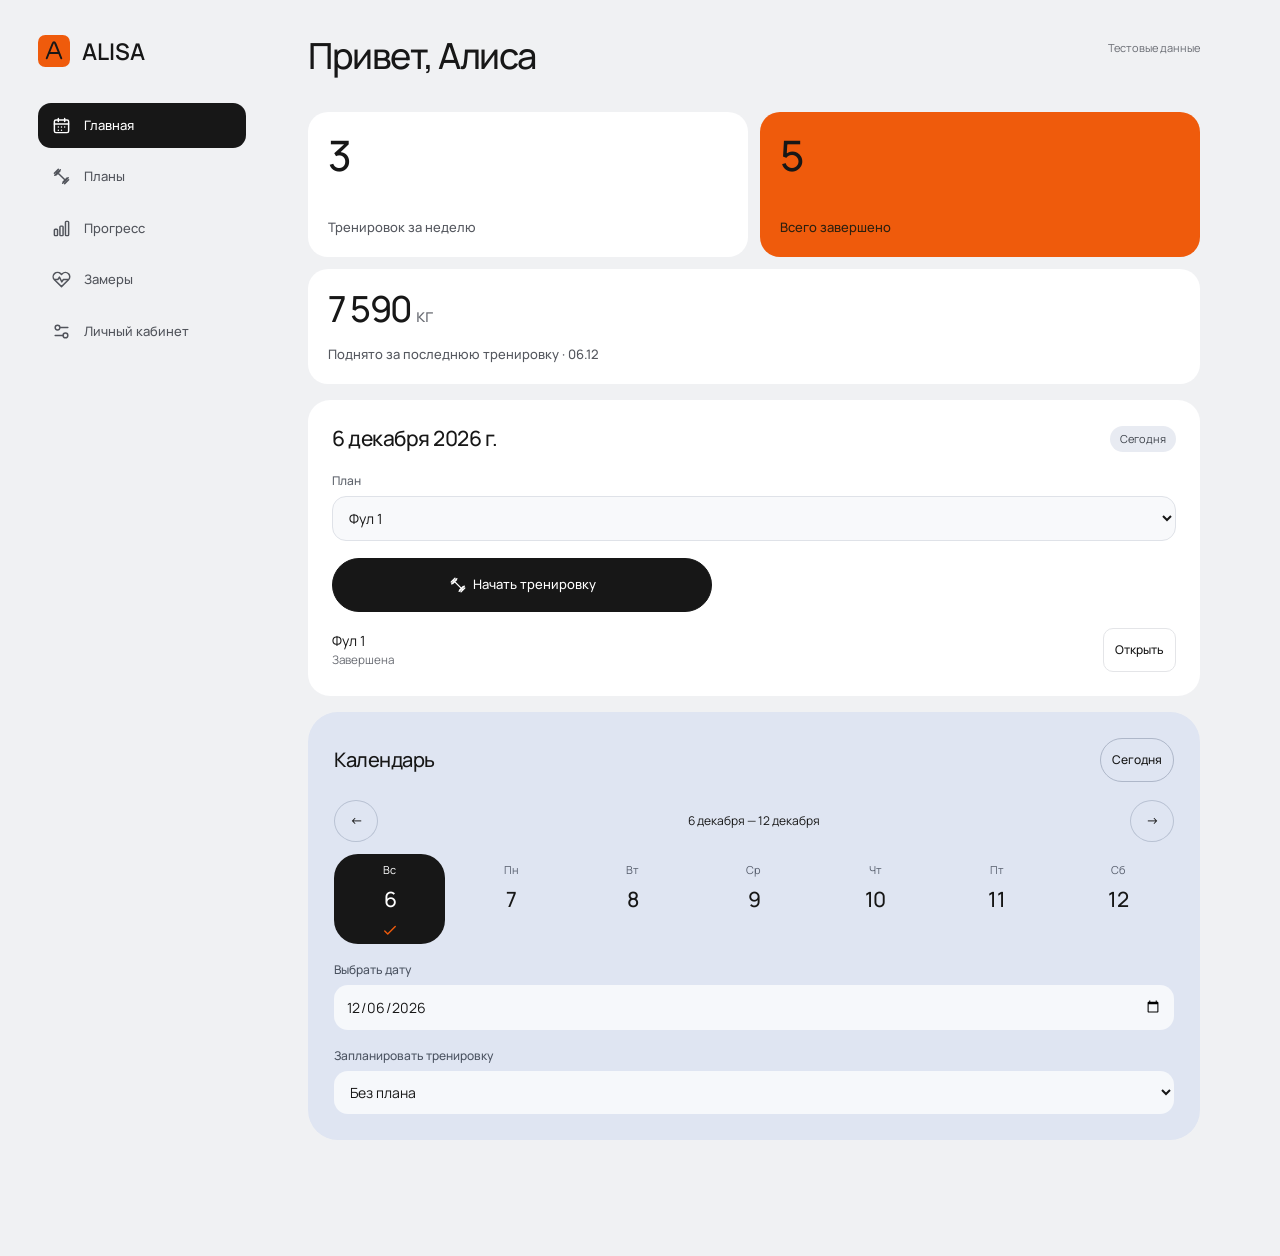
==== commit 17ed7b93: "Improve training reports and calculate lifted weight across the diary" ====
--- a/_style-fixture.html
+++ b/_style-fixture.html
@@ -1,4 +1,4 @@
-<!doctype html><html lang="ru"><meta charset="utf-8"><meta name="viewport" content="width=device-width,initial-scale=1,viewport-fit=cover"><meta name="robots" content="noindex"><title>ALISA · проверка стиля</title><link rel="stylesheet" href="style.css?v=orange23"><div id="app"></div><script>
+<!doctype html><html lang="ru"><meta charset="utf-8"><meta name="viewport" content="width=device-width,initial-scale=1,viewport-fit=cover"><meta name="robots" content="noindex"><title>ALISA · проверка</title><link rel="stylesheet" href="style.css?v=report25"><div id="app"></div><script>
 "use strict";
 const STORE="alisa-style-preview-only";
 const FUL2=[
@@ -54,11 +54,13 @@
 function navButtons(){return [["calendar","Главная","calendar-days"],["programs","Планы","dumbbell"],["history","Прогресс","chart-no-axes-column-increasing"],["metrics","Замеры","heart-pulse"],["data","Личный кабинет","settings-2"]].map(([id,name,ico])=>'<button class="'+((page===id||(id==="history"&&page==="reports"))?"on":"")+'" onclick="go(\''+id+'\')" '+((page===id||(id==="history"&&page==="reports"))?'aria-current="page"':'')+'>'+lucide(ico)+'<span>'+name+'</span></button>').join("")}
 function go(p){page=p;sessionId=null;render();window.scrollTo?.(0,0)}
 function render(){if(!pinUnlocked)return pinGate();if(page==="calendar")return calendar();if(page==="programs")return programs();if(page==="workout")return workout();if(page==="history")return history();if(page==="reports")return reports();if(page==="metrics")return metrics();if(page==="data")return dataPage();}
+function lastFinished(){return db.sessions.filter(s=>s.finished).slice().reverse().sort((a,b)=>b.date.localeCompare(a.date))[0]}
+function lastLoadTile(){const last=lastFinished();return '<button class="stat stat-load" onclick="go(\'history\')"><strong>'+loadLabel(last?trainingLoad(last).kg:0)+'<small> кг</small></strong><span>Поднято за последнюю тренировку'+(last?' · '+esc(last.date.slice(8)+'.'+last.date.slice(5,7)):'')+'</span></button>'}
 function calendar(){
  const now=localDate(new Date()),start=addDays(now,shift*7);let days="";
  for(let i=0;i<7;i++){const d=addDays(start,i),p=program(db.schedule[d]),done=db.sessions.some(s=>s.date===d&&s.finished);days+='<button class="day '+(day===d?"active":"")+' '+(done?'completed':'')+'" aria-pressed="'+(day===d)+'" onclick="chooseDay(\''+d+'\')"><small>'+new Date(d+"T12:00:00").toLocaleDateString("ru-RU",{weekday:"short"})+'</small><b>'+Number(d.slice(-2))+'</b><span class="day-mark" aria-label="'+(done?'Тренировка завершена':p?'Запланирована тренировка':'Без тренировки')+'">'+(done?lucide("check",12):p?'•':'')+'</span></button>'}
  const today=db.sessions.filter(s=>s.date===day),p=program(db.schedule[day])||db.programs[0],draft=today.find(s=>!s.finished&&s.programId===p?.id),weekStart=addDays(now,-((new Date(now+'T12:00:00').getDay()+6)%7)),count=db.sessions.filter(s=>s.finished&&s.date>=weekStart&&s.date<=now).length;
- layout("Главная","",'<div class="stat-grid"><div class="stat"><strong>'+count+'</strong><span>Тренировок за неделю</span></div><div class="stat"><strong>'+db.sessions.filter(s=>s.finished).length+'</strong><span>Всего завершено</span></div></div><section class="card start-card"><div class="section-heading"><h2>'+fmt(day)+'</h2>'+(day===now?'<span class="badge">Сегодня</span>':'')+'</div><label>План<select aria-label="План тренировки" onchange="setDayPlan(this.value)">'+db.programs.map(x=>'<option value="'+esc(x.id)+'" '+(p?.id===x.id?'selected':'')+'>'+esc(x.name)+'</option>').join('')+'</select></label><button class="primary full action" onclick="newSession()">'+lucide("dumbbell")+' '+(draft?'Продолжить тренировку':'Начать тренировку')+'</button>'+today.map(x=>'<div class="session-line"><span>'+esc(x.programName)+'<small>'+(x.finished?'Завершена':'Не завершена')+'</small></span><button class="small" onclick="openSession(\''+x.id+'\')">Открыть</button></div>').join('')+'</section><section class="card dashboard-calendar"><div class="section-heading"><h2>Календарь</h2><button class="small" onclick="shift=0;day=localDate(new Date());render()">Сегодня</button></div><div class="calendar-controls"><button aria-label="Предыдущая неделя" onclick="shift--;render()">←</button><span>'+fmt(start).replace(/ \d{4} г\./,'')+' — '+fmt(addDays(start,6)).replace(/ \d{4} г\./,'')+'</span><button aria-label="Следующая неделя" onclick="shift++;render()">→</button></div><div class="daybar">'+days+'</div><label class="action">Выбрать дату<input type="date" value="'+day+'" onchange="chooseDay(this.value)"></label><label class="action">Запланировать тренировку<select onchange="setDayPlan(this.value)"><option value="">Без плана</option>'+db.programs.map(x=>'<option value="'+esc(x.id)+'" '+(db.schedule[day]===x.id?'selected':'')+'>'+esc(x.name)+'</option>').join('')+'</select></label></section>')
+ layout("Привет, Алиса","",'<div class="stat-grid"><button class="stat" onclick="go(\'history\')"><strong>'+count+'</strong><span>Тренировок за неделю</span></button><button class="stat" onclick="go(\'history\')"><strong>'+db.sessions.filter(s=>s.finished).length+'</strong><span>Всего завершено</span></button>'+lastLoadTile()+'</div><section class="card start-card"><div class="section-heading"><h2>'+fmt(day)+'</h2>'+(day===now?'<span class="badge">Сегодня</span>':'')+'</div><label>План<select aria-label="План тренировки" onchange="setDayPlan(this.value)">'+db.programs.map(x=>'<option value="'+esc(x.id)+'" '+(p?.id===x.id?'selected':'')+'>'+esc(x.name)+'</option>').join('')+'</select></label><button class="primary full action" onclick="newSession()">'+lucide("dumbbell")+' '+(draft?'Продолжить тренировку':'Начать тренировку')+'</button>'+today.map(x=>'<div class="session-line"><span>'+esc(x.programName)+'<small>'+(x.finished?'Завершена':'Не завершена')+'</small></span><button class="small" onclick="openSession(\''+x.id+'\')">Открыть</button></div>').join('')+'</section><section class="card dashboard-calendar"><div class="section-heading"><h2>Календарь</h2><button class="small" onclick="shift=0;day=localDate(new Date());render()">Сегодня</button></div><div class="calendar-controls"><button aria-label="Предыдущая неделя" onclick="shift--;render()">←</button><span>'+fmt(start).replace(/ \d{4} г\./,'')+' — '+fmt(addDays(start,6)).replace(/ \d{4} г\./,'')+'</span><button aria-label="Следующая неделя" onclick="shift++;render()">→</button></div><div class="daybar">'+days+'</div><label class="action">Выбрать дату<input type="date" value="'+day+'" onchange="chooseDay(this.value)"></label><label class="action">Запланировать тренировку<select onchange="setDayPlan(this.value)"><option value="">Без плана</option>'+db.programs.map(x=>'<option value="'+esc(x.id)+'" '+(db.schedule[day]===x.id?'selected':'')+'>'+esc(x.name)+'</option>').join('')+'</select></label></section>')
 }
 function chooseDay(d){if(!/^\d{4}-\d{2}-\d{2}$/.test(d))return;day=d;render()}
 function setDayPlan(id){if(id)db.schedule[day]=id;else delete db.schedule[day];save();render()}
@@ -98,7 +100,15 @@
 function removeSet(e,i){const sets=ses(sessionId).exercises[e].sets;if(sets.length===1)return;sets.splice(i,1);save();render()}
 function finishSession(){ses(sessionId).finished=true;save();render()}
 function deleteSession(id){if(!confirm("Удалить запись этой тренировки?"))return;db.sessions=db.sessions.filter(s=>s.id!==id);save();go("calendar")}
-function showReport(id){const s=ses(id);const lines=s.exercises.map(e=>'<tr><td>'+esc(e.num)+' '+esc(e.name)+'</td><td>'+e.sets.map((x,i)=>(i+1)+'. '+esc(x.weight||"без веса")+' × '+esc(x.reps||"—")).join('<br>')+'</td><td>'+esc(e.rpe||"—")+'</td><td>'+esc(e.comment||"")+'</td></tr>').join("");layout("Отчёт","Сделай скриншот этого экрана",'<div class="report card"><h2>'+esc(s.programName)+' · '+fmt(s.date)+'</h2><div class="report-scroll"><table class="table"><thead><tr><th>Упражнение</th><th>Подходы</th><th>RPE</th><th>Комментарий</th></tr></thead><tbody>'+lines+'</tbody></table></div><p>'+['duration','heartRate','heartMax','activeCalories','totalCalories'].map(k=>({duration:"Длительность",heartRate:"Пульс",heartMax:"Макс. пульс",activeCalories:"Активные ккал",totalCalories:"Общие ккал"}[k]+": "+esc(s[k]||"—"))).join(" · ")+'</p><p>'+esc(s.comment)+'</p></div><button class="noprint" onclick="openSession(\''+s.id+'\')">← Вернуться к тренировке</button>')}
+function liftedWeight(value){const text=String(value??'').trim().toLowerCase().replace(/кг|kg/g,'').replace(/\s/g,'').replace(/,/g,'.');if(!text)return null;const parts=text.split(/[×xх*]/);if(parts.length>2||parts.some(x=>!/^\d+(?:\.\d+)?$/.test(x)))return null;const n=parts.reduce((a,b)=>a*Number(b),1);return Number.isFinite(n)&&n>=0?n:null}
+function trainingLoad(s){let kg=0,sets=0,unweighted=0;for(const e of s?.exercises||[])for(const set of e.sets||[]){if(!s.finished&&!set.done)continue;const reps=Number(String(set.reps??'').trim().replace(',','.'));if(!Number.isFinite(reps)||reps<=0||!Number.isInteger(reps))continue;sets++;const weight=liftedWeight(set.weight);if(weight===null){unweighted++;continue}kg+=weight*reps}return {kg:Math.round(kg*100)/100,sets,unweighted}}
+function loadLabel(kg){return kg.toLocaleString('ru-RU',{maximumFractionDigits:2})}
+function showReport(id){
+ const s=ses(id);if(!s)return;const total=trainingLoad(s);
+ const exercises=s.exercises.map(e=>{const load=trainingLoad({...s,exercises:[e]});return '<section class="report-exercise"><div class="section-heading"><h3>'+esc(e.num)+' '+esc(e.name)+'</h3><span>'+loadLabel(load.kg)+' кг</span></div><table class="report-sets"><thead><tr><th>Подход</th><th>Вес, кг</th><th>Повторы</th></tr></thead><tbody>'+e.sets.map((x,i)=>'<tr class="'+(!s.finished&&!x.done?'pending-set':'')+'"><td>'+(i+1)+(!s.finished&&!x.done?' · план':'')+'</td><td>'+esc(x.weight||'Без веса')+'</td><td>'+esc(x.reps||'—')+'</td></tr>').join('')+'</tbody></table>'+(e.rpe?'<p class="report-note">RPE '+esc(e.rpe)+'</p>':'')+(e.comment?'<p class="report-note">'+esc(e.comment)+'</p>':'')+'</section>'}).join('');
+ const details=[['duration','Длительность, мин'],['heartRate','Средний пульс'],['heartMax','Макс. пульс'],['activeCalories','Активные ккал'],['totalCalories','Всего ккал'],['rpe','RPE']].filter(([k])=>s[k]).map(([k,name])=>'<div><dt>'+name+'</dt><dd>'+esc(s[k])+'</dd></div>').join('');
+ layout('Отчёт','', '<div class="row report-actions noprint"><button onclick="openSession(\''+s.id+'\')">К тренировке</button><button onclick="window.print()">Печать / PDF</button></div><article class="card training-report"><div class="report-brand">ALISA</div><header class="report-heading"><h2>'+esc(s.programName)+'</h2><p>'+fmt(s.date)+' · '+(s.finished?'Завершена':'Не завершена')+'</p></header><div class="report-total"><span>Поднято за тренировку</span><strong>'+loadLabel(total.kg)+' <small>кг</small></strong><span>'+total.sets+' подходов · '+s.exercises.length+' упражнений</span></div>'+exercises+(details?'<dl class="report-facts">'+details+'</dl>':'')+(s.comment?'<p class="report-note">'+esc(s.comment)+'</p>':'')+'<p class="load-explanation">Сумма: вес × повторы. Для 3×2 учитываются обе гантели. Собственный вес не включён.'+(!s.finished?' В черновике учтены только отмеченные подходы.':'')+'</p></article>')
+}
 function programs(){
  const list=db.programs.map(p=>'<details class="card program-card"><summary><span><strong>'+esc(p.name)+'</strong><small>'+p.exercises.length+' упражнений</small></span>'+lucide("chevron-down")+'</summary><div class="program-content"><div class="row action"><button class="small" onclick="renameProgram(\''+p.id+'\')">Переименовать</button></div><div class="program-exercises">'+p.exercises.map(e=>'<div class="row between program-exercise"><span>'+esc(e.num)+' '+esc(e.name)+'</span><button class="small" onclick="editProgramExercise(\''+p.id+'\',\''+e.id+'\')">Изменить</button></div>').join('')+'</div><div class="action row"><button class="small" onclick="addExercise(\''+p.id+'\')">Добавить упражнение</button><button class="small" onclick="duplicateProgram(\''+p.id+'\')">Дублировать</button></div></div></details>').join("");
  layout("Планы","",'<button class="primary" onclick="createProgram()">'+lucide("plus")+' Новый план</button>'+list)
@@ -124,6 +134,7 @@
    const vals=display.map(s=>{const e=s.exercises.find(x=>x.num===ex.num||x.id===ex.id);return '<td>'+(e?e.sets.map((st,i)=>'<div class="comparison-set"><small>'+(i+1)+'</small> '+esc(st.weight||'—')+' × '+esc(st.reps||'—')+'</div>').join(''):'—')+'</td>'}).join('');
    return '<tr><th class="comparison-exercise">'+esc(ex.num)+' '+esc(ex.name)+'</th>'+vals+'</tr>'
   }).join('');
+  rows+='<tr class="comparison-total"><th>Поднято, кг</th>'+display.map(s=>'<td>'+loadLabel(trainingLoad(s).kg)+'</td>').join('')+'</tr>';
   view='<div class="card comparison-card"><div class="report-brand">ALISA</div><h2>'+esc(p.name)+'</h2><p class="muted">Сравнение тренировок · '+display.map(s=>esc(s.date.slice(8)+'.'+s.date.slice(5,7))).join(' / ')+'</p><div class="comparison-scroll"><table class="comparison-table"><thead><tr><th>Упражнение</th>'+cols+'</tr></thead><tbody>'+rows+'</tbody></table></div></div>';
  }
  layout("Прогресс","Сравни несколько дат и сохрани готовую картинку для Владимира",progressTabs("reports")+selections+view)
@@ -136,23 +147,24 @@
  const W=1240,pad=42,colName=415,col=(W-2*pad-colName)/sessions.length,x0=pad,y0=230,rows=[];
  const cvs=document.createElement('canvas'),ctx=cvs.getContext('2d');ctx.font='27px Manrope, sans-serif';
  for(const ex of p.exercises){const nameLines=wrapText(ctx,ex.num+' '+ex.name,colName-32);const count=Math.max(3,...sessions.map(s=>s.exercises.find(e=>e.num===ex.num)?.sets.length||0));rows.push({ex,nameLines,height:Math.max(nameLines.length*33+30,count*32+42)})}
- const height=y0+rows.reduce((a,b)=>a+b.height,0)+66;cvs.width=W;cvs.height=height;ctx.fillStyle='#f0f1f3';ctx.fillRect(0,0,W,height);
- ctx.fillStyle='#171717';ctx.font='700 48px sans-serif';ctx.fillText('ALISA',pad,80);ctx.fillStyle='#d94c00';ctx.font='600 25px sans-serif';ctx.fillText(p.name,pad,125);ctx.fillStyle='#686b72';ctx.font='21px sans-serif';ctx.fillText('СРАВНЕНИЕ ТРЕНИРОВОК',pad,164);
- ctx.fillStyle='#dfe5f2';ctx.fillRect(pad,y0-55,W-pad*2,55);ctx.fillStyle='#171717';ctx.font='700 22px sans-serif';ctx.fillText('Упражнение',pad+16,y0-19);sessions.forEach((s,i)=>ctx.fillText(s.date.slice(8)+'.'+s.date.slice(5,7),pad+colName+i*col+20,y0-19));
+ const height=y0+rows.reduce((a,b)=>a+b.height,0)+112;cvs.width=W;cvs.height=height;ctx.fillStyle='#f0f1f3';ctx.fillRect(0,0,W,height);
+ ctx.fillStyle='#171717';ctx.font='700 48px sans-serif';ctx.fillText('ALISA',pad,80);ctx.fillStyle='#171717';ctx.font='600 25px sans-serif';ctx.fillText(p.name,pad,125);ctx.fillStyle='#686b72';ctx.font='21px sans-serif';ctx.fillText('СРАВНЕНИЕ ТРЕНИРОВОК',pad,164);
+ ctx.fillStyle='#ececec';ctx.fillRect(pad,y0-55,W-pad*2,55);ctx.fillStyle='#171717';ctx.font='700 22px sans-serif';ctx.fillText('Упражнение',pad+16,y0-19);sessions.forEach((s,i)=>ctx.fillText(s.date.slice(8)+'.'+s.date.slice(5,7),pad+colName+i*col+20,y0-19));
  let yy=y0;for(const r of rows){ctx.fillStyle='#fff';ctx.fillRect(pad,yy,W-pad*2,r.height);ctx.strokeStyle='#e1e4eb';ctx.lineWidth=1;ctx.strokeRect(pad,yy,W-pad*2,r.height);ctx.beginPath();ctx.moveTo(pad+colName,yy);ctx.lineTo(pad+colName,yy+r.height);sessions.forEach((_,i)=>{if(i>0){ctx.moveTo(pad+colName+i*col,yy);ctx.lineTo(pad+colName+i*col,yy+r.height)}});ctx.stroke();ctx.font='600 22px sans-serif';ctx.fillStyle='#171717';r.nameLines.forEach((t,j)=>ctx.fillText(t,pad+14,yy+36+j*33));sessions.forEach((s,i)=>{const e=s.exercises.find(e=>e.num===r.ex.num),sets=e?.sets||[];ctx.font='21px sans-serif';ctx.fillStyle='#171717';sets.forEach((st,k)=>ctx.fillText((k+1)+'. '+(st.weight||'—')+' × '+(st.reps||'—'),pad+colName+i*col+18,yy+35+k*32))});yy+=r.height}
+ ctx.fillStyle='#ececec';ctx.fillRect(pad,yy,W-pad*2,64);ctx.fillStyle='#171717';ctx.font='600 22px sans-serif';ctx.fillText('Поднято, кг',pad+16,yy+39);sessions.forEach((s,i)=>ctx.fillText(loadLabel(trainingLoad(s).kg),pad+colName+i*col+18,yy+39));
  cvs.toBlob(b=>{if(!b)return;const url=URL.createObjectURL(b),a=document.createElement('a');a.href=url;a.download='ALISA-'+p.name.replace(/\s+/g,'-')+'-'+sessions.map(s=>s.date).join('_')+'.png';document.body.appendChild(a);a.click();a.remove();setTimeout(()=>URL.revokeObjectURL(url),2000)},'image/png')
 }
 
 function progressTabs(active){return '<div class="tabs"><button class="'+(active==='history'?'selected':'')+'" onclick="go(\'history\')">История</button><button class="'+(active==='reports'?'selected':'')+'" onclick="go(\'reports\')">Сравнение</button></div>'}
 function activityChart(){const today=localDate(new Date()),monday=addDays(today,-((new Date(today+'T12:00:00').getDay()+6)%7));let bars='';for(let i=7;i>=0;i--){const from=addDays(monday,-i*7),to=addDays(from,6),count=db.sessions.filter(x=>x.finished&&x.date>=from&&x.date<=to).length;bars+='<div class="activity-col"><strong>'+count+'</strong><div class="activity-track"><i style="height:'+Math.min(100,count/Math.max(4,...Array.from({length:8},(_,j)=>db.sessions.filter(x=>x.finished&&x.date>=addDays(monday,-j*7)&&x.date<=addDays(monday,-j*7+6)).length))*100)+'%"></i></div><small>'+from.slice(8)+'.'+from.slice(5,7)+'</small></div>'}return '<section class="card"><h2>Тренировки за 8 недель</h2><div class="activity-chart" role="img" aria-label="Количество завершённых тренировок по неделям">'+bars+'</div></section>'}
-function history(){layout("Прогресс","",progressTabs('history')+activityChart()+(db.sessions.length?db.sessions.slice().sort((a,b)=>b.date.localeCompare(a.date)).map(s=>'<article class="card history-item"><div class="section-heading"><div><h2>'+esc(s.programName)+'</h2><small>'+fmt(s.date)+'</small></div><span class="badge">'+(s.finished?'Завершена':'Не завершена')+'</span></div><div class="row action"><button onclick="openSession(\''+s.id+'\')">Открыть</button><button onclick="showReport(\''+s.id+'\')">Отчёт</button></div></article>').join(''):'<p class="empty">Пока нет тренировок. Начни тренировку на главной.</p>'))}
+function history(){layout("Прогресс","",progressTabs('history')+activityChart()+(db.sessions.length?db.sessions.slice().sort((a,b)=>b.date.localeCompare(a.date)).map(s=>'<article class="card history-item"><div class="section-heading"><div><h2>'+esc(s.programName)+'</h2><small>'+fmt(s.date)+'</small><p class="history-load">'+loadLabel(trainingLoad(s).kg)+' кг поднято</p></div><span class="badge">'+(s.finished?'Завершена':'Не завершена')+'</span></div><div class="row action"><button onclick="openSession(\''+s.id+'\')">Открыть</button><button onclick="showReport(\''+s.id+'\')">Отчёт</button></div></article>').join(''):'<p class="empty">Пока нет тренировок. Начни тренировку на главной.</p>'))}
 const metricNames={weight:"Вес",bodyfat:"Процент жира",muscle:"Мышечная масса",inbody:"InBody",cycle_start:"Начало цикла",cycle_end:"Конец цикла",cycle_day:"День цикла",pms:"ПМС",ovulation:"Овуляция",sleep:"Сон",mood:"Самочувствие",waist:"Талия",hips:"Бёдра",height:"Рост",chest:"Грудь",thigh:"Бедро",other:"Другое"};
 let metricTab="weight";
-function setMetricTab(tab){metricTab=tab;metrics()}
+function setMetricTab(tab){metricTab=['weight','body','other'].includes(tab)?tab:'weight';metrics()}
 const cycleTypes=["cycle_start","cycle_end","cycle_day","pms","ovulation"];
 function metricCards(list){return list.length?'<div class="measurement-list">'+list.slice().sort((a,b)=>b.date.localeCompare(a.date)).map(m=>'<article class="measurement"><div><strong>'+esc(metricNames[m.type]||m.type)+'</strong><span class="measurement-value">'+esc(m.value)+(m.type==='weight'?' кг':['waist','hips','height','chest','thigh'].includes(m.type)?' см':'')+'</span><small>'+fmt(m.date)+(m.certainty==='estimated'?' · Прогноз':'')+'</small>'+(m.source?'<small>'+esc(m.source)+'</small>':'')+(m.note?'<p>'+esc(m.note)+'</p>':'')+'</div><button class="small" aria-label="Удалить запись '+esc(metricNames[m.type]||m.type)+' за '+esc(m.date)+'" onclick="deleteMetric(\''+m.id+'\')">'+lucide("trash-2")+'</button></article>').join('')+'</div>':'<p class="empty">Пока нет записей</p>'}
 function metrics(){
- const tabs='<div class="tabs">'+[['weight','Вес'],['body','Объёмы'],['cycle','Цикл'],['other','Другое']].map(([id,name])=>'<button class="'+(metricTab===id?'selected':'')+'" onclick="setMetricTab(\''+id+'\')">'+name+'</button>').join('')+'</div>';
+ const tabs='<div class="tabs">'+[['weight','Вес'],['body','Объёмы'],['other','Другое']].map(([id,name])=>'<button class="'+(metricTab===id?'selected':'')+'" onclick="setMetricTab(\''+id+'\')">'+name+'</button>').join('')+'</div>';
  let form='',list=[];
  if(metricTab==='cycle'){
  list=db.measurements.filter(m=>cycleTypes.includes(m.type));
--- a/style.css
+++ b/style.css
@@ -122,3 +122,8 @@
 body{font-weight:400;line-height:1.5}.side{background:transparent;border:0;padding-top:34px}.brand{font-size:23px;font-weight:600}.nav button{font-weight:500;color:#51545b}.nav button.on{background:#171717;color:#fff;font-weight:500}.nav button:hover{background:#e4e7ed}.nav button.on:hover{background:#303030}.main{padding-top:34px}.app-header{margin-bottom:28px}.app-header h1{font-size:36px;line-height:1.2;letter-spacing:-1.5px;font-weight:500}.app-header .sync-status{font-weight:400;color:var(--muted)}h2{font-size:20px;font-weight:500;letter-spacing:-.5px}h3{font-weight:500}.card{border:0;border-radius:22px;padding:24px;background:#fff;box-shadow:none;margin:16px 0}.start-card{background:#fff}.start-card h2{font-size:21px;font-weight:500}.start-card label{margin-top:18px}.badge{background:#e8ebf2;color:#3d424a;border-radius:20px;font-weight:400;padding:5px 10px}.stat-grid{gap:12px;margin:0 0 16px}.stat{border:0;border-radius:20px;min-height:134px;padding:20px;background:#fff;display:flex;flex-direction:column;justify-content:space-between}.stat strong{font-weight:500;font-size:42px;letter-spacing:-1.5px;line-height:1.1}.stat span{font-size:13px;color:#55585f;max-width:170px}.stat:last-child{background:var(--accent)}.stat:last-child span{color:#2d200f}.dashboard-calendar{background:var(--accent-soft);border-radius:30px}.dashboard-calendar .section-heading button{background:transparent;border:1px solid #aeb7c9;border-radius:22px}.calendar-controls button{background:transparent;border-color:#b9c2d3;border-radius:50%}.day{display:flex;flex-direction:column;justify-content:center;gap:4px;border-radius:24px;font-weight:400}.day b{font-weight:500;font-size:21px}.day small{font-weight:400;color:#585f6e}.day.active{background:#171717;color:#fff}.day.active small{color:#fff}.day.active .day-mark{color:var(--accent)}.day.completed:not(.active){background:#ffffff70}.day-mark{color:#c94600}.calendar-controls{font-weight:400}.day:hover{background:#cfd7e9}.day.active:hover{background:#303030}.dashboard-calendar label{color:#4b5361}.dashboard-calendar input,.dashboard-calendar select{border:0;background:#ffffffb8}.primary,button.primary{background:#171717;border-color:#171717;box-shadow:none;font-weight:500;color:#fff}.primary:hover,button.primary:hover{background:#333;border-color:#333}.start-card .primary{min-height:54px;border-radius:28px}.primary:focus-visible{outline-color:var(--accent)}button{font-weight:500;border-radius:16px;font-size:13px;box-shadow:none}button.small{font-weight:500}.tabs{background:transparent;border-radius:0;padding:0;gap:7px;margin:0 0 20px}.tabs button{border:1px solid #aeb2bc;border-radius:24px;min-height:44px;background:transparent;font-weight:400}.tabs button.selected{color:#fff;background:#171717;border-color:#171717;box-shadow:none}label{font-weight:500;letter-spacing:0;color:#5c616a}.metric-form label{font-size:13px;font-weight:400}.metric-form input,.metric-form select,input,select,textarea{border-color:#dfe2e8;background:#f8f9fb;border-radius:14px;font-weight:400}.metric-form input:focus,.metric-form select:focus,input:focus,select:focus,textarea:focus{border-color:#ef5b0c;box-shadow:0 0 0 3px #ef5b0c15}input[type=checkbox]{accent-color:#171717}.program-card summary strong{font-weight:500;font-size:22px;letter-spacing:-.7px}.program-card summary small{font-weight:400}.program-content{border-color:#e1e4e9}.program-exercise{border-color:#e1e4e9}.program-exercise span{font-weight:400}.program-card .lucide-icon{color:#171717}.history-item{background:var(--accent-soft)}.history-item h2{font-size:20px;font-weight:500}.history-item .badge{background:#ffffffa6}.history-item .row button{background:#fff;border:0;border-radius:22px}.measurement-value{font-size:27px;font-weight:500;letter-spacing:-.8px}.measurement strong{font-weight:500}.measurement{border-color:#e5e7ed}.measurement button{background:transparent;border-color:#e3e5eb}.weight-chart{margin:20px 0 12px}.weight-chart polyline{stroke:#ef5b0c;stroke-width:3}.weight-chart circle{fill:#ef5b0c}.activity-chart{gap:10px}.activity-track{border-radius:30px;background:#f0f1f3;height:120px}.activity-track i{border-radius:30px;background:#ef5b0c}.activity-col strong{font-weight:400;color:#73757a}.activity-col small{color:#525760}.workout-summary{background:var(--bg);border-color:#dfe2e8}.workout-summary strong{font-weight:500}.workout-exercise .exercise-title{font-size:18px;font-weight:500;letter-spacing:-.3px}.set{border-color:#e6e8ed}.set input{background:#f2f4f8}.set .prev{color:#73757a}.set-done{background:#e4e9f3;border-radius:13px}.tag{color:#636872;font-weight:400}.report-brand{font-weight:500;color:#171717}.comparison-table th{background:#e1e7f3;color:#171717}.date-option{background:#f1f3f7;border-color:#e1e4eb}.pin-screen{background:#f0f1f3}.pin-panel h1{font-weight:500;letter-spacing:-1.4px}.pin-panel input{background:#fff;border-color:#dddfe4;border-radius:18px}.pin-panel button.primary{border-radius:28px}.note{color:#686b72}.bottom{box-shadow:none}
 @media(max-width:780px){.main{padding:24px 18px calc(114px + env(safe-area-inset-bottom))}.app-header{margin-bottom:24px}.app-header h1{font-size:33px;letter-spacing:-1.3px}.app-header .sync-status{font-size:10px;margin-top:7px}.card{padding:20px;border-radius:22px;margin:14px 0}.stat{padding:18px;min-height:127px;border-radius:18px}.stat strong{font-size:40px}.stat span{font-size:12px}.stat-grid{gap:10px;margin-top:0}.start-card h2{font-size:19px}.dashboard-calendar{border-radius:28px;padding:18px}.daybar{gap:4px}.day{padding:8px 1px;min-height:82px}.day b{font-size:20px}.day small{font-size:10px}.calendar-controls{font-size:11px}.bottom{left:12px;right:12px;bottom:calc(12px + env(safe-area-inset-bottom));width:auto;padding:7px 5px;gap:2px;border:1px solid #ffffffbd;border-radius:32px;background:#ffffffed;box-shadow:0 5px 20px #1717170a;backdrop-filter:blur(16px)}.bottom button{min-height:54px;border-radius:24px;font-size:9px;font-weight:400;gap:4px;line-height:1.15}.bottom button.on{background:#171717;color:#fff}.bottom button span{max-width:60px}.bottom .lucide-icon{width:20px;height:20px}.workout-exercise{padding:17px}.workout-exercise .exercise-title{font-size:17px}.tabs{gap:5px}.tabs button{padding:9px 6px;font-size:12px}.activity-chart{gap:7px}.activity-track{height:115px}.history-item h2{font-size:19px}.metric-form{gap:17px}}
 @media(min-width:781px){.dashboard-calendar{padding:26px}.daybar{gap:10px}.start-card .primary{max-width:380px}.stat-grid{grid-template-columns:1fr 1fr}.stat{min-height:145px}.bottom{display:none}}
+
+/* Report and dashboard refinements */
+.stat{cursor:pointer;text-align:left;align-items:flex-start;gap:10px;color:#171717}.stat:hover{background:#e7eaf0;border-color:transparent}.stat:focus-visible{outline:3px solid #ef5b0c}.stat-load{grid-column:1/-1;background:#fff!important;min-height:114px}.stat-load strong{font-size:36px}.stat strong small{font-size:18px;font-weight:400;letter-spacing:0}.stat-load span{max-width:none}.stat:last-child span{color:#55585f}.stat:nth-child(2){background:#ef5b0c}.stat:nth-child(2):hover{background:#e75200}.stat:nth-child(2) span{color:#2d200f}.history-load{font-size:15px;color:#171717;margin:10px 0 0;font-variant-numeric:tabular-nums}.training-report{background:#fff!important;color:#171717;max-width:760px;padding:30px;border-radius:20px}.training-report .report-brand{font-size:13px;letter-spacing:2px;font-weight:600;margin-bottom:22px}.report-heading h2{font-size:28px;letter-spacing:-1px;margin:0}.report-heading p{color:#626262;font-size:13px;margin:7px 0 0}.report-total{display:grid;gap:6px;margin:24px 0;border-top:1px solid #ddd;border-bottom:1px solid #ddd;padding:22px 0}.report-total>span{font-size:12px;color:#626262}.report-total strong{font-size:44px;line-height:1.2;font-weight:500;letter-spacing:-1.5px;color:#171717}.report-total small{font-size:21px;font-weight:400;letter-spacing:0}.report-exercise{padding:18px 0;border-bottom:1px solid #ddd;break-inside:avoid}.report-exercise .section-heading{align-items:flex-start;gap:12px}.report-exercise h3{font-size:15px;font-weight:600;margin:0;line-height:1.5}.report-exercise .section-heading>span{white-space:nowrap;font-size:12px;color:#505050;font-variant-numeric:tabular-nums}.report-sets{width:100%;border-collapse:collapse;margin:12px 0 0;font-size:14px;font-variant-numeric:tabular-nums}.report-sets th{text-align:right;font-size:11px;font-weight:400;color:#626262;background:#f2f2f2;padding:8px 10px}.report-sets td{text-align:right;padding:9px 10px;border-bottom:1px solid #f0f0f0;color:#171717}.report-sets th:first-child,.report-sets td:first-child{text-align:left;width:32%}.report-sets tr:last-child td{border-bottom:0}.pending-set td{color:#737373}.report-note{font-size:12px;color:#454545;overflow-wrap:anywhere}.report-facts{display:grid;grid-template-columns:1fr 1fr;gap:16px;margin:24px 0}.report-facts dt{font-size:11px;color:#626262}.report-facts dd{margin:3px 0 0;font-size:18px;font-variant-numeric:tabular-nums}.load-explanation{font-size:11px;line-height:1.6;color:#626262;margin-top:24px}.comparison-card{background:#fff!important;color:#171717}.comparison-card .comparison-table th{background:#ededed;color:#171717}.comparison-card .comparison-table td,.comparison-card .comparison-set,.comparison-card .comparison-set small{color:#171717}.comparison-total td,.comparison-total th{font-weight:600;background:#ededed}.report-actions{margin-bottom:16px}
+@media(max-width:780px){.bottom{bottom:calc(4px + env(safe-area-inset-bottom));left:10px;right:10px}.training-report{padding:21px}.training-report .report-brand{margin-bottom:18px}.report-heading h2{font-size:25px}.report-total strong{font-size:41px}.report-exercise .section-heading{flex-direction:column;gap:4px}.report-exercise h3{font-size:15px}.report-exercise{padding:16px 0}.stat-load{min-height:104px}.stat-load strong{font-size:35px}.main{padding-bottom:calc(104px + env(safe-area-inset-bottom))}.app-header h1{font-size:32px}.report-actions button{flex:1}}
+@media print{.side,.bottom,.app-header,.noprint,.sync-status{display:none!important}.shell,.main{display:block;width:100%;max-width:none;margin:0;padding:0}.training-report,.comparison-card{border-radius:0;box-shadow:none;margin:0;padding:0;background:white}.report-total strong{color:#000}.report-sets{font-size:12px}.report-exercise{break-inside:avoid}.report-actions{display:none}}
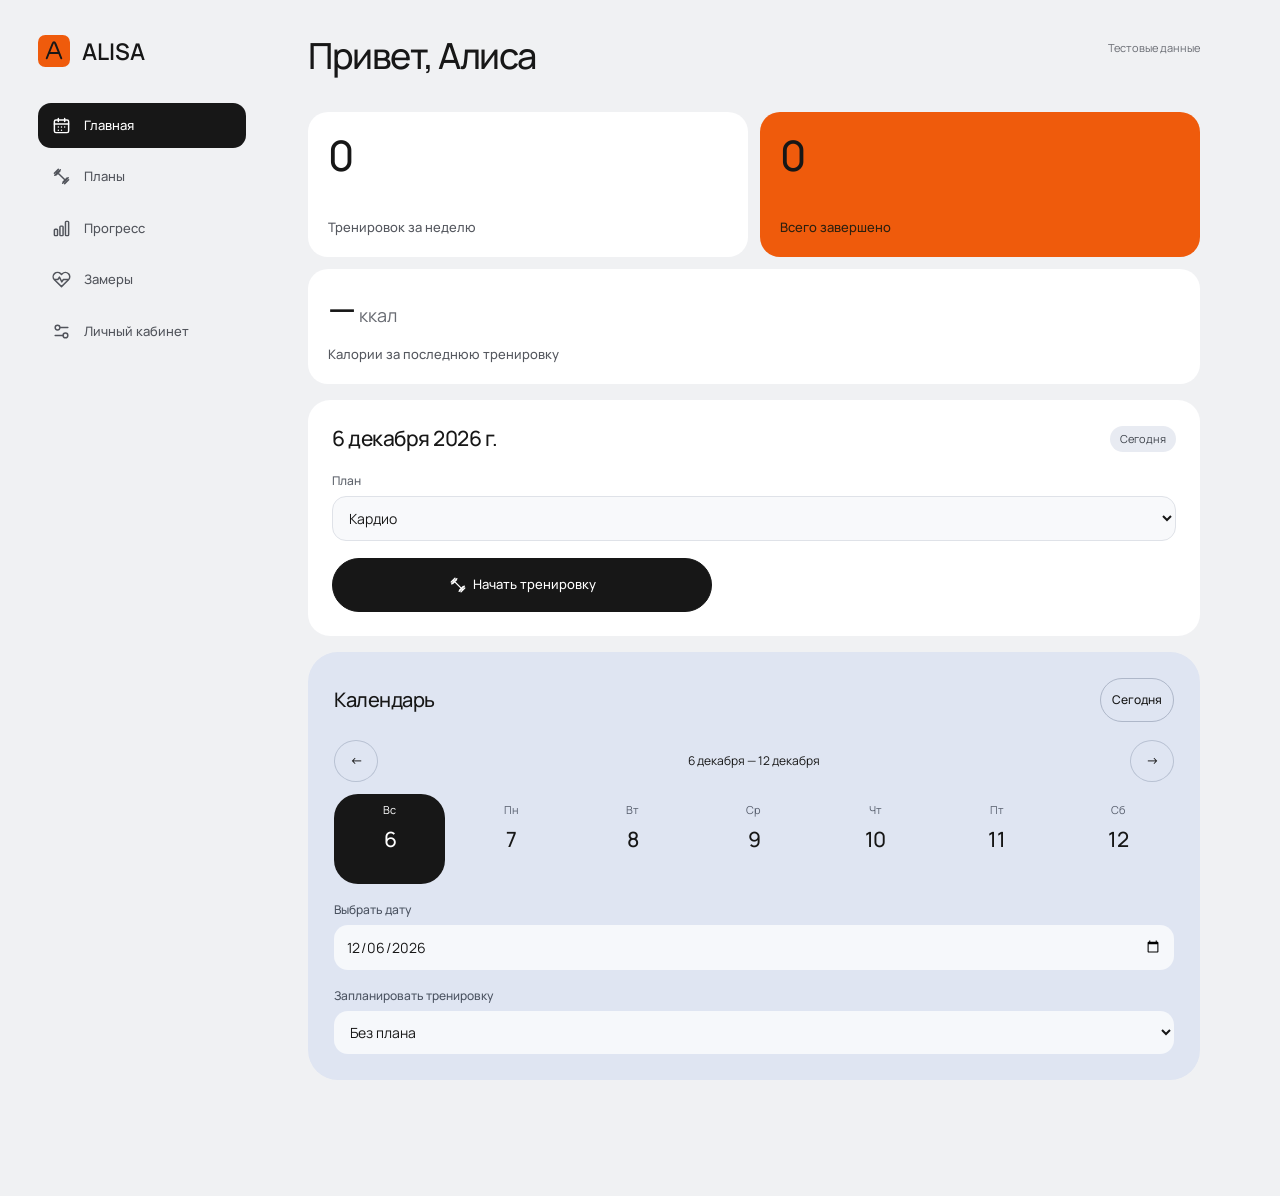
==== commit 64c087d5: "Add cardio workouts with duration and calories; update dashboard" ====
--- a/_style-fixture.html
+++ b/_style-fixture.html
@@ -1,6 +1,6 @@
-<!doctype html><html lang="ru"><meta charset="utf-8"><meta name="viewport" content="width=device-width,initial-scale=1,viewport-fit=cover"><meta name="robots" content="noindex"><title>ALISA · проверка</title><link rel="stylesheet" href="style.css?v=report25"><div id="app"></div><script>
+<!doctype html><html lang="ru"><meta charset="utf-8"><meta name="viewport" content="width=device-width,initial-scale=1,viewport-fit=cover"><meta name="robots" content="noindex"><title>ALISA · Кардио</title><link rel="stylesheet" href="style.css?v=cardio28"><div id="app"></div><script>
 "use strict";
-const STORE="alisa-style-preview-only";
+const STORE="alisa-cardio-test-only";
 const FUL2=[
 ["1.1","Жим ногами (45 градусов)",[[10,20],[40,20],[60,10]]],
 ["1.2","Жим лёжа (гантели, наклонная скамья)",[["3×2",20],["5×2",20],["7×2",15]]],
@@ -55,7 +55,10 @@
 function go(p){page=p;sessionId=null;render();window.scrollTo?.(0,0)}
 function render(){if(!pinUnlocked)return pinGate();if(page==="calendar")return calendar();if(page==="programs")return programs();if(page==="workout")return workout();if(page==="history")return history();if(page==="reports")return reports();if(page==="metrics")return metrics();if(page==="data")return dataPage();}
 function lastFinished(){return db.sessions.filter(s=>s.finished).slice().reverse().sort((a,b)=>b.date.localeCompare(a.date))[0]}
-function lastLoadTile(){const last=lastFinished();return '<button class="stat stat-load" onclick="go(\'history\')"><strong>'+loadLabel(last?trainingLoad(last).kg:0)+'<small> кг</small></strong><span>Поднято за последнюю тренировку'+(last?' · '+esc(last.date.slice(8)+'.'+last.date.slice(5,7)):'')+'</span></button>'}
+function isCardio(item){if(item?.trainingType)return item.trainingType==='cardio';return /кардио|cardio/i.test(item?.name||item?.programName||'')}
+function sessionCalories(s){for(const key of ['activeCalories','totalCalories']){const raw=String(s?.[key]??'').trim();if(!raw)continue;const n=numericMetric(raw);if(Number.isFinite(n)&&n>=0)return {value:n,kind:key}}return null}
+function calorieLabel(s){const calories=sessionCalories(s);return calories?loadLabel(calories.value):'—'}
+function lastLoadTile(){const last=lastFinished();return '<button class="stat stat-load" onclick="go(\'history\')"><strong>'+calorieLabel(last)+'<small> ккал</small></strong><span>Калории за последнюю тренировку'+(last?' · '+esc(last.date.slice(8)+'.'+last.date.slice(5,7)):'')+'</span></button>'}
 function calendar(){
  const now=localDate(new Date()),start=addDays(now,shift*7);let days="";
  for(let i=0;i<7;i++){const d=addDays(start,i),p=program(db.schedule[d]),done=db.sessions.some(s=>s.date===d&&s.finished);days+='<button class="day '+(day===d?"active":"")+' '+(done?'completed':'')+'" aria-pressed="'+(day===d)+'" onclick="chooseDay(\''+d+'\')"><small>'+new Date(d+"T12:00:00").toLocaleDateString("ru-RU",{weekday:"short"})+'</small><b>'+Number(d.slice(-2))+'</b><span class="day-mark" aria-label="'+(done?'Тренировка завершена':p?'Запланирована тренировка':'Без тренировки')+'">'+(done?lucide("check",12):p?'•':'')+'</span></button>'}
@@ -65,10 +68,11 @@
 function chooseDay(d){if(!/^\d{4}-\d{2}-\d{2}$/.test(d))return;day=d;render()}
 function setDayPlan(id){if(id)db.schedule[day]=id;else delete db.schedule[day];save();render()}
 function planTwoWeeks(){const a=db.programs[0],b=db.programs[1];if(!a||!b)return alert("Сначала добавь две программы");if(!confirm("Пример: назначить Фул 1 по понедельникам, Фул 2 по четвергам на показанные 2 недели? Твои существующие планы в эти дни будут заменены."))return;const start=addDays(localDate(new Date()),shift*14);for(let i=0;i<14;i++){const d=addDays(start,i),dow=new Date(d+"T12:00:00").getDay();if(dow===1)db.schedule[d]=a.id;if(dow===4)db.schedule[d]=b.id}save();render()}
-function newSession(){const p=program(db.schedule[day])||db.programs[0];if(!p)return alert("Добавь план");const draft=db.sessions.find(s=>s.date===day&&s.programId===p.id&&!s.finished);if(draft){openSession(draft.id);return}if(!p.exercises.length)return alert("Сначала добавь упражнения в план");const s={id:uid(),date:day,programId:p.id,programName:p.name,finished:false,comment:"",rpe:"",duration:"",heartRate:"",heartMax:"",activeCalories:"",totalCalories:"",exercises:p.exercises.map(e=>({id:e.id,num:e.num,name:e.name,hint:e.hint||"",comment:"",rpe:"",sets:e.sets.map(x=>({weight:x.weight,reps:x.reps,done:false}))}))};db.sessions.push(s);save();sessionId=s.id;page="workout";render()}
+function newSession(){const p=program(db.schedule[day])||db.programs[0];if(!p)return alert("Добавь план");const draft=db.sessions.find(s=>s.date===day&&s.programId===p.id&&!s.finished);if(draft){openSession(draft.id);return}if(!isCardio(p)&&!p.exercises.length)return alert("Сначала добавь упражнения в план");const s={id:uid(),date:day,programId:p.id,programName:p.name,trainingType:isCardio(p)?'cardio':'strength',finished:false,comment:"",rpe:"",duration:"",heartRate:"",heartMax:"",activeCalories:"",totalCalories:"",exercises:isCardio(p)?[]:p.exercises.map(e=>({id:e.id,num:e.num,name:e.name,hint:e.hint||"",comment:"",rpe:"",sets:e.sets.map(x=>({weight:x.weight,reps:x.reps,done:false}))}))};db.sessions.push(s);save();sessionId=s.id;page="workout";render()}
 function openSession(id){sessionId=id;page="workout";render()}
 function workout(){
  const s=ses(sessionId);if(!s){go("calendar");return}
+ if(isCardio(s))return cardioWorkout(s);
  const total=s.exercises.reduce((n,e)=>n+e.sets.length,0),done=s.exercises.reduce((n,e)=>n+e.sets.filter(x=>x.done).length,0);
  let body='<div class="row between"><div><span class="tag">'+fmt(s.date)+'</span><h2>'+esc(s.programName)+'</h2></div><button onclick="go(\'calendar\')">'+lucide("arrow-left")+' Главная</button></div><div class="workout-summary"><strong id="workoutProgress" aria-live="polite">'+done+' из '+total+' подходов выполнено</strong><span>Изменения сохраняются автоматически</span></div>';
  s.exercises.forEach((e,ei)=>{const old=previous(s,e.id);body+='<div class="card workout-exercise"><div class="row between"><div><div class="exercise-title">'+esc(e.num)+" "+esc(e.name)+'</div>'+(old?'<small>Прошлая тренировка</small>':'<small>Первое выполнение в дневнике</small>')+'</div><button class="small" onclick="addSet('+ei+')">'+lucide("plus")+' Подход</button></div>'+(e.hint?'<p class="muted">'+esc(e.hint)+'</p>':'')+'<div class="set sethead"><div>№</div><div>Было</div><div>Вес, кг</div><div>Повт.</div><div>✓</div><div>×</div></div>';e.sets.forEach((set,si)=>{const prev=old?.sets?.[si];body+='<div class="set"><span>'+(si+1)+'</span><span class="prev">'+(prev?esc(prev.weight||"—")+' × '+esc(prev.reps||"—"):'—')+'</span><label class="set-weight"><span>Вес, кг</span><input aria-label="Вес" value="'+esc(set.weight)+'" oninput="editSet('+ei+','+si+',\'weight\',this.value)" placeholder="—"></label><label class="set-reps"><span>Повторы</span><input aria-label="Повторы" inputmode="numeric" value="'+esc(set.reps)+'" oninput="editSet('+ei+','+si+',\'reps\',this.value)" placeholder="—"></label><label class="set-done"><span class="sr-only">Подход выполнен</span><input type="checkbox" '+(set.done?"checked":"")+' onchange="editSet('+ei+','+si+',\'done\',this.checked)"></label><button class="small" aria-label="Удалить подход" '+(e.sets.length===1?'disabled ':'')+'onclick="removeSet('+ei+','+si+')">'+lucide("trash-2")+'</button></div>'});body+='<div class="fields"><label class="field">Сложность RPE<select onchange="editExercise('+ei+',\'rpe\',this.value)">'+options(["","1","2","3","4","5","6","7","8","9","10"],e.rpe)+'</select></label><label style="flex:1;min-width:150px">Комментарий<input value="'+esc(e.comment)+'" oninput="editExercise('+ei+',\'comment\',this.value)" placeholder="Как ощущения?"></label></div></div>'});
@@ -76,6 +80,8 @@
  layout("Тренировка","Записывай результаты прямо между подходами",body)
 }
 
+function cardioWorkout(s){layout('Тренировка','', '<section class="card"><div class="section-heading"><div><h2>'+esc(s.programName)+'</h2><small>'+fmt(s.date)+'</small></div><span class="badge">Кардио</span></div><div class="metric-form action"><label>Время, мин<input aria-label="Время, мин" inputmode="decimal" value="'+esc(s.duration)+'" oninput="editSession(\'duration\',this.value)" placeholder="Например, 40"></label><label>Калории, ккал<input aria-label="Калории, ккал" inputmode="decimal" value="'+esc(s.activeCalories)+'" oninput="editSession(\'activeCalories\',this.value)" placeholder="Активные калории"></label><label>Заметка<textarea oninput="editSession(\'comment\',this.value)">'+esc(s.comment)+'</textarea></label><p class="note">Изменения сохраняются автоматически.</p><button class="primary full" onclick="finishSession()">'+(s.finished?'Тренировка завершена':'Завершить тренировку')+'</button><button onclick="showReport(\''+s.id+'\')">Отчёт</button><button onclick="deleteSession(\''+s.id+'\')">Удалить тренировку</button></div></section>')}
+function cardioReport(s){layout('Отчёт','', '<div class="row report-actions noprint"><button onclick="openSession(\''+s.id+'\')">К тренировке</button><button onclick="window.print()">Печать / PDF</button></div><article class="card training-report"><div class="report-brand">ALISA</div><header class="report-heading"><h2>'+esc(s.programName)+'</h2><p>'+fmt(s.date)+' · '+(s.finished?'Завершена':'Не завершена')+'</p></header><dl class="report-facts"><div><dt>Время, мин</dt><dd>'+esc(s.duration||'—')+'</dd></div><div><dt>Калории, ккал</dt><dd>'+calorieLabel(s)+'</dd></div></dl>'+(s.comment?'<p class="report-note">'+esc(s.comment)+'</p>':'')+'</article>');window.scrollTo?.(0,0)}
 function pinGate(){
  $("app").innerHTML='<main class="pin-screen"><section class="pin-panel"><img src="icon.svg" alt="" width="56" height="56"><h1>ALISA</h1><p class="muted">Твой дневник тренировок</p><form onsubmit="cloudLoginPin(event)"><label for="pinCode">Код входа</label><input id="pinCode" type="password" inputmode="numeric" pattern="[0-9]{5}" minlength="5" maxlength="5" autocomplete="current-password" required aria-describedby="pinMessage"><button id="pinSubmit" class="primary" type="submit">Открыть дневник</button><p id="pinMessage" class="pin-message" role="status">Введи свой код из 5 цифр. На телефоне и компьютере открываются одни и те же тренировки.</p></form></section></main>'
 }
@@ -104,14 +110,15 @@
 function trainingLoad(s){let kg=0,sets=0,unweighted=0;for(const e of s?.exercises||[])for(const set of e.sets||[]){if(!s.finished&&!set.done)continue;const reps=Number(String(set.reps??'').trim().replace(',','.'));if(!Number.isFinite(reps)||reps<=0||!Number.isInteger(reps))continue;sets++;const weight=liftedWeight(set.weight);if(weight===null){unweighted++;continue}kg+=weight*reps}return {kg:Math.round(kg*100)/100,sets,unweighted}}
 function loadLabel(kg){return kg.toLocaleString('ru-RU',{maximumFractionDigits:2})}
 function showReport(id){
- const s=ses(id);if(!s)return;const total=trainingLoad(s);
+ const s=ses(id);if(!s)return;if(isCardio(s))return cardioReport(s);const total=trainingLoad(s);
  const exercises=s.exercises.map(e=>{const load=trainingLoad({...s,exercises:[e]});return '<section class="report-exercise"><div class="section-heading"><h3>'+esc(e.num)+' '+esc(e.name)+'</h3><span>'+loadLabel(load.kg)+' кг</span></div><table class="report-sets"><thead><tr><th>Подход</th><th>Вес, кг</th><th>Повторы</th></tr></thead><tbody>'+e.sets.map((x,i)=>'<tr class="'+(!s.finished&&!x.done?'pending-set':'')+'"><td>'+(i+1)+(!s.finished&&!x.done?' · план':'')+'</td><td>'+esc(x.weight||'Без веса')+'</td><td>'+esc(x.reps||'—')+'</td></tr>').join('')+'</tbody></table>'+(e.rpe?'<p class="report-note">RPE '+esc(e.rpe)+'</p>':'')+(e.comment?'<p class="report-note">'+esc(e.comment)+'</p>':'')+'</section>'}).join('');
  const details=[['duration','Длительность, мин'],['heartRate','Средний пульс'],['heartMax','Макс. пульс'],['activeCalories','Активные ккал'],['totalCalories','Всего ккал'],['rpe','RPE']].filter(([k])=>s[k]).map(([k,name])=>'<div><dt>'+name+'</dt><dd>'+esc(s[k])+'</dd></div>').join('');
- layout('Отчёт','', '<div class="row report-actions noprint"><button onclick="openSession(\''+s.id+'\')">К тренировке</button><button onclick="window.print()">Печать / PDF</button></div><article class="card training-report"><div class="report-brand">ALISA</div><header class="report-heading"><h2>'+esc(s.programName)+'</h2><p>'+fmt(s.date)+' · '+(s.finished?'Завершена':'Не завершена')+'</p></header><div class="report-total"><span>Поднято за тренировку</span><strong>'+loadLabel(total.kg)+' <small>кг</small></strong><span>'+total.sets+' подходов · '+s.exercises.length+' упражнений</span></div>'+exercises+(details?'<dl class="report-facts">'+details+'</dl>':'')+(s.comment?'<p class="report-note">'+esc(s.comment)+'</p>':'')+'<p class="load-explanation">Сумма: вес × повторы. Для 3×2 учитываются обе гантели. Собственный вес не включён.'+(!s.finished?' В черновике учтены только отмеченные подходы.':'')+'</p></article>')
-}
+ layout('Отчёт','', '<div class="row report-actions noprint"><button onclick="openSession(\''+s.id+'\')">К тренировке</button><button onclick="window.print()">Печать / PDF</button></div><article class="card training-report"><div class="report-brand">ALISA</div><header class="report-heading"><h2>'+esc(s.programName)+'</h2><p>'+fmt(s.date)+' · '+(s.finished?'Завершена':'Не завершена')+'</p></header><div class="report-total"><span>Поднято за тренировку</span><strong>'+loadLabel(total.kg)+' <small>кг</small></strong><span>Подходов: '+total.sets+' · Упражнений: '+s.exercises.length+'</span></div>'+exercises+(details?'<dl class="report-facts">'+details+'</dl>':'')+(s.comment?'<p class="report-note">'+esc(s.comment)+'</p>':'')+'<p class="load-explanation">Сумма: вес × повторы. Для 3×2 учитываются обе гантели. Собственный вес не включён.'+(!s.finished?' В черновике учтены только отмеченные подходы.':'')+'</p></article>');window.scrollTo?.(0,0)
+}
+function setProgramType(id,type){const p=program(id);if(!p||!['cardio','strength'].includes(type))return;p.trainingType=type;save();render()}
 function programs(){
- const list=db.programs.map(p=>'<details class="card program-card"><summary><span><strong>'+esc(p.name)+'</strong><small>'+p.exercises.length+' упражнений</small></span>'+lucide("chevron-down")+'</summary><div class="program-content"><div class="row action"><button class="small" onclick="renameProgram(\''+p.id+'\')">Переименовать</button></div><div class="program-exercises">'+p.exercises.map(e=>'<div class="row between program-exercise"><span>'+esc(e.num)+' '+esc(e.name)+'</span><button class="small" onclick="editProgramExercise(\''+p.id+'\',\''+e.id+'\')">Изменить</button></div>').join('')+'</div><div class="action row"><button class="small" onclick="addExercise(\''+p.id+'\')">Добавить упражнение</button><button class="small" onclick="duplicateProgram(\''+p.id+'\')">Дублировать</button></div></div></details>').join("");
- layout("Планы","",'<button class="primary" onclick="createProgram()">'+lucide("plus")+' Новый план</button>'+list)
+ const list=db.programs.map(p=>'<details class="card program-card"><summary><span><strong>'+esc(p.name)+'</strong><small>'+(isCardio(p)?'Кардио':p.exercises.length+' упражнений')+'</small></span>'+lucide('chevron-down')+'</summary><div class="program-content"><label class="action">Формат<select onchange="setProgramType(\''+p.id+'\',this.value)"><option value="strength" '+(!isCardio(p)?'selected':'')+'>Силовая</option><option value="cardio" '+(isCardio(p)?'selected':'')+'>Кардио</option></select></label><div class="row action"><button class="small" onclick="renameProgram(\''+p.id+'\')">Переименовать</button></div>'+(isCardio(p)?'<p class="note">Время и калории записываются в тренировке.</p>':'<div class="program-exercises">'+p.exercises.map(e=>'<div class="row between program-exercise"><span>'+esc(e.num)+' '+esc(e.name)+'</span><button class="small" onclick="editProgramExercise(\''+p.id+'\',\''+e.id+'\')">Изменить</button></div>').join('')+'</div><button class="small action" onclick="addExercise(\''+p.id+'\')">Добавить упражнение</button>')+'<div class="action"><button class="small" onclick="duplicateProgram(\''+p.id+'\')">Дублировать</button></div></div></details>').join('');
+ layout('Планы','', '<button class="primary" onclick="createProgram()">'+lucide('plus')+' Новый план</button>'+list)
 }
 function createProgram(){const name=prompt("Название плана");if(!name?.trim())return;db.programs.push({id:uid(),name:name.trim(),exercises:[]});save();render()}
 function renameProgram(id){const p=program(id),n=prompt("Название плана",p.name);if(!n?.trim())return;p.name=n.trim();save();render()}
@@ -134,8 +141,8 @@
    const vals=display.map(s=>{const e=s.exercises.find(x=>x.num===ex.num||x.id===ex.id);return '<td>'+(e?e.sets.map((st,i)=>'<div class="comparison-set"><small>'+(i+1)+'</small> '+esc(st.weight||'—')+' × '+esc(st.reps||'—')+'</div>').join(''):'—')+'</td>'}).join('');
    return '<tr><th class="comparison-exercise">'+esc(ex.num)+' '+esc(ex.name)+'</th>'+vals+'</tr>'
   }).join('');
-  rows+='<tr class="comparison-total"><th>Поднято, кг</th>'+display.map(s=>'<td>'+loadLabel(trainingLoad(s).kg)+'</td>').join('')+'</tr>';
-  view='<div class="card comparison-card"><div class="report-brand">ALISA</div><h2>'+esc(p.name)+'</h2><p class="muted">Сравнение тренировок · '+display.map(s=>esc(s.date.slice(8)+'.'+s.date.slice(5,7))).join(' / ')+'</p><div class="comparison-scroll"><table class="comparison-table"><thead><tr><th>Упражнение</th>'+cols+'</tr></thead><tbody>'+rows+'</tbody></table></div></div>';
+  if(isCardio(p))rows=[['Время, мин',s=>esc(s.duration||'—')],['Калории, ккал',s=>calorieLabel(s)]].map(([name,value])=>'<tr><th>'+name+'</th>'+display.map(s=>'<td>'+value(s)+'</td>').join('')+'</tr>').join('');
+  view='<div class="card comparison-card"><div class="report-brand">ALISA</div><h2>'+esc(p.name)+'</h2><p class="muted">Сравнение тренировок · '+display.map(s=>esc(s.date.slice(8)+'.'+s.date.slice(5,7))).join(' / ')+'</p><div class="comparison-scroll"><table class="comparison-table"><thead><tr><th>'+(isCardio(p)?'Показатель':'Упражнение')+'</th>'+cols+'</tr></thead><tbody>'+rows+'</tbody></table></div></div>';
  }
  layout("Прогресс","Сравни несколько дат и сохрани готовую картинку для Владимира",progressTabs("reports")+selections+view)
 }
@@ -144,20 +151,21 @@
 function wrapText(ctx,text,maxWidth){let lines=[],line='';for(const w of String(text).split(/\s+/)){const test=line?line+' '+w:w;if(ctx.measureText(test).width>maxWidth&&line){lines.push(line);line=w}else line=test}if(line)lines.push(line);return lines}
 function downloadReport(){
  const p=program(reportProgramId);if(!p){alert('Сначала добавь программу');return}const sessions=db.sessions.filter(s=>(reportIds||[]).includes(s.id)&&s.programId===p.id).sort((a,b)=>a.date.localeCompare(b.date));if(!sessions.length){alert('Выбери хотя бы одну дату');return}
+ if(isCardio(p))return downloadCardioReport(p,sessions);
  const W=1240,pad=42,colName=415,col=(W-2*pad-colName)/sessions.length,x0=pad,y0=230,rows=[];
  const cvs=document.createElement('canvas'),ctx=cvs.getContext('2d');ctx.font='27px Manrope, sans-serif';
  for(const ex of p.exercises){const nameLines=wrapText(ctx,ex.num+' '+ex.name,colName-32);const count=Math.max(3,...sessions.map(s=>s.exercises.find(e=>e.num===ex.num)?.sets.length||0));rows.push({ex,nameLines,height:Math.max(nameLines.length*33+30,count*32+42)})}
- const height=y0+rows.reduce((a,b)=>a+b.height,0)+112;cvs.width=W;cvs.height=height;ctx.fillStyle='#f0f1f3';ctx.fillRect(0,0,W,height);
+ const height=y0+rows.reduce((a,b)=>a+b.height,0)+66;cvs.width=W;cvs.height=height;ctx.fillStyle='#f0f1f3';ctx.fillRect(0,0,W,height);
  ctx.fillStyle='#171717';ctx.font='700 48px sans-serif';ctx.fillText('ALISA',pad,80);ctx.fillStyle='#171717';ctx.font='600 25px sans-serif';ctx.fillText(p.name,pad,125);ctx.fillStyle='#686b72';ctx.font='21px sans-serif';ctx.fillText('СРАВНЕНИЕ ТРЕНИРОВОК',pad,164);
  ctx.fillStyle='#ececec';ctx.fillRect(pad,y0-55,W-pad*2,55);ctx.fillStyle='#171717';ctx.font='700 22px sans-serif';ctx.fillText('Упражнение',pad+16,y0-19);sessions.forEach((s,i)=>ctx.fillText(s.date.slice(8)+'.'+s.date.slice(5,7),pad+colName+i*col+20,y0-19));
  let yy=y0;for(const r of rows){ctx.fillStyle='#fff';ctx.fillRect(pad,yy,W-pad*2,r.height);ctx.strokeStyle='#e1e4eb';ctx.lineWidth=1;ctx.strokeRect(pad,yy,W-pad*2,r.height);ctx.beginPath();ctx.moveTo(pad+colName,yy);ctx.lineTo(pad+colName,yy+r.height);sessions.forEach((_,i)=>{if(i>0){ctx.moveTo(pad+colName+i*col,yy);ctx.lineTo(pad+colName+i*col,yy+r.height)}});ctx.stroke();ctx.font='600 22px sans-serif';ctx.fillStyle='#171717';r.nameLines.forEach((t,j)=>ctx.fillText(t,pad+14,yy+36+j*33));sessions.forEach((s,i)=>{const e=s.exercises.find(e=>e.num===r.ex.num),sets=e?.sets||[];ctx.font='21px sans-serif';ctx.fillStyle='#171717';sets.forEach((st,k)=>ctx.fillText((k+1)+'. '+(st.weight||'—')+' × '+(st.reps||'—'),pad+colName+i*col+18,yy+35+k*32))});yy+=r.height}
- ctx.fillStyle='#ececec';ctx.fillRect(pad,yy,W-pad*2,64);ctx.fillStyle='#171717';ctx.font='600 22px sans-serif';ctx.fillText('Поднято, кг',pad+16,yy+39);sessions.forEach((s,i)=>ctx.fillText(loadLabel(trainingLoad(s).kg),pad+colName+i*col+18,yy+39));
  cvs.toBlob(b=>{if(!b)return;const url=URL.createObjectURL(b),a=document.createElement('a');a.href=url;a.download='ALISA-'+p.name.replace(/\s+/g,'-')+'-'+sessions.map(s=>s.date).join('_')+'.png';document.body.appendChild(a);a.click();a.remove();setTimeout(()=>URL.revokeObjectURL(url),2000)},'image/png')
 }
 
+function downloadCardioReport(p,sessions){const cvs=document.createElement('canvas');cvs.width=1240;cvs.height=420;const ctx=cvs.getContext('2d'),pad=42,colName=360,col=(1156-colName)/sessions.length;ctx.fillStyle='#fff';ctx.fillRect(0,0,1240,420);ctx.fillStyle='#171717';ctx.font='500 42px sans-serif';ctx.fillText('ALISA',pad,70);ctx.font='28px sans-serif';ctx.fillText(p.name,pad,120);ctx.fillStyle='#eee';ctx.fillRect(pad,160,1156,55);ctx.fillStyle='#171717';ctx.font='22px sans-serif';ctx.fillText('Показатель',pad+16,195);sessions.forEach((s,i)=>ctx.fillText(s.date.slice(8)+'.'+s.date.slice(5,7),pad+colName+i*col+16,195));[['Время, мин',s=>s.duration||'—'],['Калории, ккал',s=>calorieLabel(s)]].forEach(([name,value],j)=>{const y=260+j*70;ctx.fillText(name,pad+16,y);sessions.forEach((s,i)=>ctx.fillText(value(s),pad+colName+i*col+16,y))});cvs.toBlob(b=>{if(!b)return;const url=URL.createObjectURL(b),a=document.createElement('a');a.href=url;a.download='ALISA-cardio-'+sessions.map(s=>s.date).join('_')+'.png';a.click();setTimeout(()=>URL.revokeObjectURL(url),2000)},'image/png')}
 function progressTabs(active){return '<div class="tabs"><button class="'+(active==='history'?'selected':'')+'" onclick="go(\'history\')">История</button><button class="'+(active==='reports'?'selected':'')+'" onclick="go(\'reports\')">Сравнение</button></div>'}
 function activityChart(){const today=localDate(new Date()),monday=addDays(today,-((new Date(today+'T12:00:00').getDay()+6)%7));let bars='';for(let i=7;i>=0;i--){const from=addDays(monday,-i*7),to=addDays(from,6),count=db.sessions.filter(x=>x.finished&&x.date>=from&&x.date<=to).length;bars+='<div class="activity-col"><strong>'+count+'</strong><div class="activity-track"><i style="height:'+Math.min(100,count/Math.max(4,...Array.from({length:8},(_,j)=>db.sessions.filter(x=>x.finished&&x.date>=addDays(monday,-j*7)&&x.date<=addDays(monday,-j*7+6)).length))*100)+'%"></i></div><small>'+from.slice(8)+'.'+from.slice(5,7)+'</small></div>'}return '<section class="card"><h2>Тренировки за 8 недель</h2><div class="activity-chart" role="img" aria-label="Количество завершённых тренировок по неделям">'+bars+'</div></section>'}
-function history(){layout("Прогресс","",progressTabs('history')+activityChart()+(db.sessions.length?db.sessions.slice().sort((a,b)=>b.date.localeCompare(a.date)).map(s=>'<article class="card history-item"><div class="section-heading"><div><h2>'+esc(s.programName)+'</h2><small>'+fmt(s.date)+'</small><p class="history-load">'+loadLabel(trainingLoad(s).kg)+' кг поднято</p></div><span class="badge">'+(s.finished?'Завершена':'Не завершена')+'</span></div><div class="row action"><button onclick="openSession(\''+s.id+'\')">Открыть</button><button onclick="showReport(\''+s.id+'\')">Отчёт</button></div></article>').join(''):'<p class="empty">Пока нет тренировок. Начни тренировку на главной.</p>'))}
+function history(){layout("Прогресс","",progressTabs('history')+activityChart()+(db.sessions.length?db.sessions.slice().sort((a,b)=>b.date.localeCompare(a.date)).map(s=>'<article class="card history-item"><div class="section-heading"><div><h2>'+esc(s.programName)+'</h2><small>'+fmt(s.date)+'</small><p class="history-load">'+(isCardio(s)?esc(s.duration||'—')+' мин · '+calorieLabel(s)+' ккал':loadLabel(trainingLoad(s).kg)+' кг поднято')+'</p></div><span class="badge">'+(s.finished?'Завершена':'Не завершена')+'</span></div><div class="row action"><button onclick="openSession(\''+s.id+'\')">Открыть</button><button onclick="showReport(\''+s.id+'\')">Отчёт</button></div></article>').join(''):'<p class="empty">Пока нет тренировок. Начни тренировку на главной.</p>'))}
 const metricNames={weight:"Вес",bodyfat:"Процент жира",muscle:"Мышечная масса",inbody:"InBody",cycle_start:"Начало цикла",cycle_end:"Конец цикла",cycle_day:"День цикла",pms:"ПМС",ovulation:"Овуляция",sleep:"Сон",mood:"Самочувствие",waist:"Талия",hips:"Бёдра",height:"Рост",chest:"Грудь",thigh:"Бедро",other:"Другое"};
 let metricTab="weight";
 function setMetricTab(tab){metricTab=['weight','body','other'].includes(tab)?tab:'weight';metrics()}
@@ -229,13 +237,13 @@
 
 
 const CLOUD_CONFIG={url:"https://ktutaxylnqchvlgfuoeh.supabase.co",key:"sb_publishable_1s1qUg4NI3DIPcU71g2I9w_iL_kXWx1"};
-const CLOUD_SESSION_KEY="alisa-style-preview-cloud-session-v2",CLOUD_OWNER_KEY="foxy-diary-owner-v1";
+const CLOUD_SESSION_KEY="alisa-cardio-test-cloud-session-v2",CLOUD_OWNER_KEY="foxy-diary-owner-v1";
 let syncReady=false,syncBusy=false,syncTimer=null,syncUser=null,syncHistory=null,syncConflict=false,syncMessage="Дневник готов · сохранение на телефоне";
 const cloudConfig=()=>CLOUD_CONFIG;
-const cloudSession=()=>{try{return JSON.parse(localStorage.getItem(CLOUD_SESSION_KEY)||sessionStorage.getItem("alisa-style-preview-cloud-session-v1")||"{}")}catch(_){return {}}};
+const cloudSession=()=>{try{return JSON.parse(localStorage.getItem(CLOUD_SESSION_KEY)||sessionStorage.getItem("alisa-cardio-test-cloud-session-v1")||"{}")}catch(_){return {}}};
 function syncLabel(){return syncMessage}
 function cloudInfo(message){syncMessage=message;for(const id of ["cloudStatus","syncBadge"]){const el=$(id);if(el)el.textContent=message}const box=$("syncConflict");if(box)box.hidden=!syncConflict}
-function storeCloudSession(r){localStorage.setItem(CLOUD_SESSION_KEY,JSON.stringify({access_token:r.access_token,refresh_token:r.refresh_token,expires_at:Date.now()+Number(r.expires_in||3600)*1000}));sessionStorage.removeItem("alisa-style-preview-cloud-session-v1")}
+function storeCloudSession(r){localStorage.setItem(CLOUD_SESSION_KEY,JSON.stringify({access_token:r.access_token,refresh_token:r.refresh_token,expires_at:Date.now()+Number(r.expires_in||3600)*1000}));sessionStorage.removeItem("alisa-cardio-test-cloud-session-v1")}
 async function cloudRequest(path,opts={}){
  const s=cloudSession(),res=await fetch(CLOUD_CONFIG.url+path,{...opts,headers:{apikey:CLOUD_CONFIG.key,"Content-Type":"application/json",...(s.access_token?{Authorization:"Bearer "+s.access_token}:{}),...(opts.headers||{})}});
  const raw=await res.text();let data;try{data=raw?JSON.parse(raw):null}catch(_){data=null}
@@ -282,13 +290,13 @@
   const captured=JSON.parse(JSON.stringify(db));
   const rows=await cloudRequest("/rest/v1/foxy_diaries?user_id=eq."+encodeURIComponent(u.id)+"&select=payload,revision");
   const row=rows?.[0],remote=row?.payload||initial();
-  let cached;try{cached=JSON.parse(localStorage.getItem("alisa-style-preview-cloud-base-"+u.id)||"null")}catch(_){}
+  let cached;try{cached=JSON.parse(localStorage.getItem("alisa-cardio-test-cloud-base-"+u.id)||"null")}catch(_){}
   const base=cached?.payload||initial(),merged=mergeDiary(base,captured,remote,preference);
   if(syncHistory&&!merged.historyImports.includes("private-history-v1")){const ids=new Set(merged.sessions.map(x=>x.id)),mids=new Set(merged.measurements.map(x=>x.id));merged.sessions.push(...syncHistory.sessions.filter(x=>!ids.has(x.id)));merged.measurements.push(...syncHistory.measurements.filter(x=>!mids.has(x.id)));merged.historyImports.push("private-history-v1")}
   const saved=await cloudRequest("/rest/v1/rpc/foxy_save_diary",{method:"POST",body:JSON.stringify({p_payload:merged,p_revision:row?.revision||0})});
   if(!validDiary(saved?.payload))throw Error("Сервер вернул неверный формат");
   db=mergeDiary(captured,db,saved.payload,"local");
-  localStorage.setItem(STORE,JSON.stringify(db));localStorage.setItem(CLOUD_OWNER_KEY,u.id);localStorage.setItem("alisa-style-preview-cloud-base-"+u.id,JSON.stringify(saved));
+  localStorage.setItem(STORE,JSON.stringify(db));localStorage.setItem(CLOUD_OWNER_KEY,u.id);localStorage.setItem("alisa-cardio-test-cloud-base-"+u.id,JSON.stringify(saved));
   syncConflict=false;cloudInfo("Синхронизировано · "+new Date().toLocaleTimeString("ru-RU",{hour:"2-digit",minute:"2-digit"}));
   if(!sameValue(db,saved.payload))syncTimer=setTimeout(()=>syncCloud(),900);
   else if(!document.activeElement?.matches?.("input,textarea,select"))render()
@@ -336,7 +344,7 @@
 async function cloudLogout(){
  clearTimeout(syncTimer);syncReady=false;syncUser=null;pinUnlocked=false;
  try{await cloudRequest("/auth/v1/logout",{method:"POST"})}catch(_){}
- localStorage.removeItem(CLOUD_SESSION_KEY);sessionStorage.removeItem("alisa-style-preview-cloud-session-v1");syncConflict=false;cloudInfo("Выполнен выход · локальные записи сохранены");render()
+ localStorage.removeItem(CLOUD_SESSION_KEY);sessionStorage.removeItem("alisa-cardio-test-cloud-session-v1");syncConflict=false;cloudInfo("Выполнен выход · локальные записи сохранены");render()
 }
 async function cloudResolve(preference){
  if(!confirm("Сохранить резервную копию и при различиях использовать "+(preference==="local"?"версию этого устройства":"облачную версию")+"? Записи без различий будут объединены."))return;
@@ -377,4 +385,4 @@
 window.addEventListener("offline",()=>cloudInfo("Без интернета · изменения сохраняются на устройстве"));
 document.addEventListener("visibilitychange",()=>{if(document.visibilityState==="visible"&&syncReady)syncCloud()});
 
-db=initial();pinUnlocked=true;syncMessage="Тестовые данные";queueCloudSync=()=>{};db.measurements=[{id:'sample1',date:'2026-11-01',type:'weight',value:'65'},{id:'sample2',date:'2026-11-08',type:'weight',value:'64.5'}];for(let i=0;i<5;i++){const p=db.programs[i%2];db.sessions.push({id:'preview-'+i,date:addDays(localDate(new Date()),-i*3),programId:p.id,programName:p.name,finished:true,exercises:p.exercises.map(e=>({...e,sets:e.sets.map(t=>({...t,done:true}))}))})}render();</script></html>+db=initial();db.programs.unshift({id:'cardio-demo',name:'Кардио',exercises:[]});pinUnlocked=true;syncMessage='Тестовые данные';queueCloudSync=()=>{};render();</script></html>
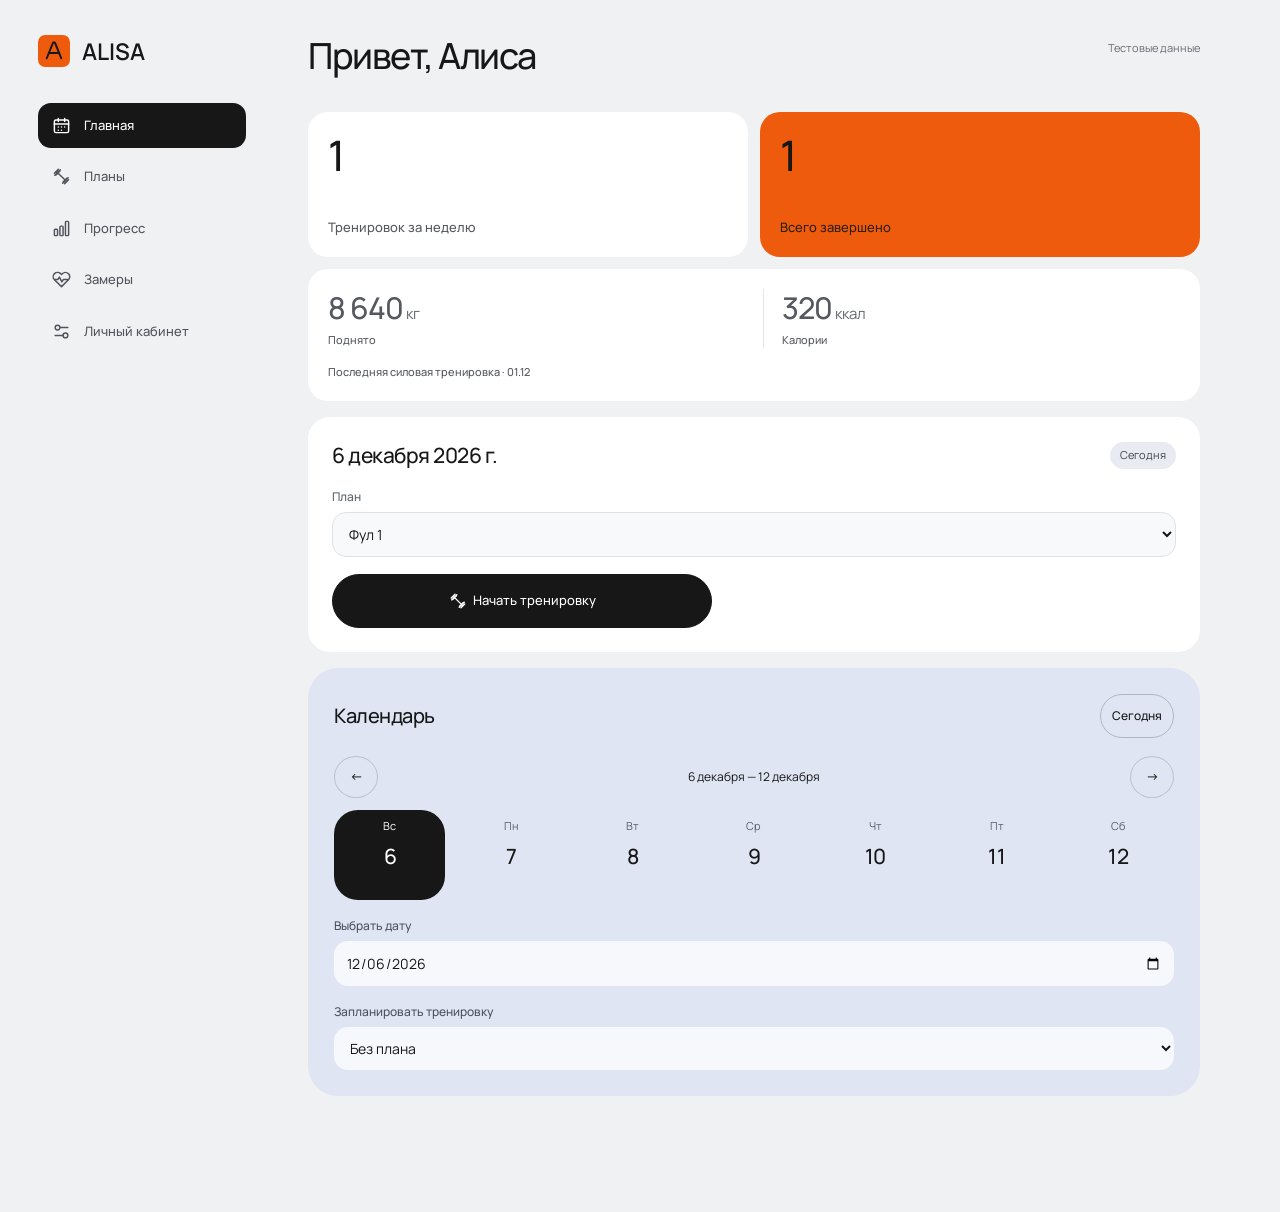
==== commit c81513e8: "Show coach assignments and all-time exercise records during workouts" ====
--- a/_style-fixture.html
+++ b/_style-fixture.html
@@ -1,6 +1,6 @@
-<!doctype html><html lang="ru"><meta charset="utf-8"><meta name="viewport" content="width=device-width,initial-scale=1,viewport-fit=cover"><meta name="robots" content="noindex"><title>ALISA · Кардио</title><link rel="stylesheet" href="style.css?v=cardio28"><div id="app"></div><script>
+<!doctype html><html lang="ru"><meta charset="utf-8"><meta name="viewport" content="width=device-width,initial-scale=1,viewport-fit=cover"><meta name="robots" content="noindex"><title>ALISA · Задания</title><link rel="stylesheet" href="style.css?v=coach30"><div id="app"></div><script>
 "use strict";
-const STORE="alisa-cardio-test-only";
+const STORE="alisa-guide-test-only";
 const FUL2=[
 ["1.1","Жим ногами (45 градусов)",[[10,20],[40,20],[60,10]]],
 ["1.2","Жим лёжа (гантели, наклонная скамья)",[["3×2",20],["5×2",20],["7×2",15]]],
@@ -58,7 +58,7 @@
 function isCardio(item){if(item?.trainingType)return item.trainingType==='cardio';return /кардио|cardio/i.test(item?.name||item?.programName||'')}
 function sessionCalories(s){for(const key of ['activeCalories','totalCalories']){const raw=String(s?.[key]??'').trim();if(!raw)continue;const n=numericMetric(raw);if(Number.isFinite(n)&&n>=0)return {value:n,kind:key}}return null}
 function calorieLabel(s){const calories=sessionCalories(s);return calories?loadLabel(calories.value):'—'}
-function lastLoadTile(){const last=lastFinished();return '<button class="stat stat-load" onclick="go(\'history\')"><strong>'+calorieLabel(last)+'<small> ккал</small></strong><span>Калории за последнюю тренировку'+(last?' · '+esc(last.date.slice(8)+'.'+last.date.slice(5,7)):'')+'</span></button>'}
+function lastLoadTile(){const last=lastFinished();if(!last)return '<button class="stat stat-load" onclick="go(\'history\')"><strong>—<small> ккал</small></strong><span>Последняя тренировка</span></button>';const cardio=isCardio(last),value=cardio?esc(last.duration||'—'):loadLabel(trainingLoad(last).kg),unit=cardio?'мин':'кг';return '<button class="stat stat-load" onclick="go(\'history\')"><span class="session-metrics"><span class="session-metric"><strong>'+value+'<small> '+unit+'</small></strong><span>'+(cardio?'Время':'Поднято')+'</span></span><span class="session-metric"><strong>'+calorieLabel(last)+'<small> ккал</small></strong><span>Калории</span></span></span><span>Последняя '+(cardio?'кардиотренировка':'силовая тренировка')+' · '+esc(last.date.slice(8)+'.'+last.date.slice(5,7))+'</span></button>'}
 function calendar(){
  const now=localDate(new Date()),start=addDays(now,shift*7);let days="";
  for(let i=0;i<7;i++){const d=addDays(start,i),p=program(db.schedule[d]),done=db.sessions.some(s=>s.date===d&&s.finished);days+='<button class="day '+(day===d?"active":"")+' '+(done?'completed':'')+'" aria-pressed="'+(day===d)+'" onclick="chooseDay(\''+d+'\')"><small>'+new Date(d+"T12:00:00").toLocaleDateString("ru-RU",{weekday:"short"})+'</small><b>'+Number(d.slice(-2))+'</b><span class="day-mark" aria-label="'+(done?'Тренировка завершена':p?'Запланирована тренировка':'Без тренировки')+'">'+(done?lucide("check",12):p?'•':'')+'</span></button>'}
@@ -68,14 +68,23 @@
 function chooseDay(d){if(!/^\d{4}-\d{2}-\d{2}$/.test(d))return;day=d;render()}
 function setDayPlan(id){if(id)db.schedule[day]=id;else delete db.schedule[day];save();render()}
 function planTwoWeeks(){const a=db.programs[0],b=db.programs[1];if(!a||!b)return alert("Сначала добавь две программы");if(!confirm("Пример: назначить Фул 1 по понедельникам, Фул 2 по четвергам на показанные 2 недели? Твои существующие планы в эти дни будут заменены."))return;const start=addDays(localDate(new Date()),shift*14);for(let i=0;i<14;i++){const d=addDays(start,i),dow=new Date(d+"T12:00:00").getDay();if(dow===1)db.schedule[d]=a.id;if(dow===4)db.schedule[d]=b.id}save();render()}
-function newSession(){const p=program(db.schedule[day])||db.programs[0];if(!p)return alert("Добавь план");const draft=db.sessions.find(s=>s.date===day&&s.programId===p.id&&!s.finished);if(draft){openSession(draft.id);return}if(!isCardio(p)&&!p.exercises.length)return alert("Сначала добавь упражнения в план");const s={id:uid(),date:day,programId:p.id,programName:p.name,trainingType:isCardio(p)?'cardio':'strength',finished:false,comment:"",rpe:"",duration:"",heartRate:"",heartMax:"",activeCalories:"",totalCalories:"",exercises:isCardio(p)?[]:p.exercises.map(e=>({id:e.id,num:e.num,name:e.name,hint:e.hint||"",comment:"",rpe:"",sets:e.sets.map(x=>({weight:x.weight,reps:x.reps,done:false}))}))};db.sessions.push(s);save();sessionId=s.id;page="workout";render()}
+function newSession(){const p=program(db.schedule[day])||db.programs[0];if(!p)return alert("Добавь план");const draft=db.sessions.find(s=>s.date===day&&s.programId===p.id&&!s.finished);if(draft){openSession(draft.id);return}if(!isCardio(p)&&!p.exercises.length)return alert("Сначала добавь упражнения в план");const s={id:uid(),date:day,programId:p.id,programName:p.name,trainingType:isCardio(p)?'cardio':'strength',finished:false,comment:"",rpe:"",duration:"",heartRate:"",heartMax:"",activeCalories:"",totalCalories:"",exercises:isCardio(p)?[]:p.exercises.map(e=>({id:e.id,num:e.num,name:e.name,hint:e.hint||"",comment:"",rpe:"",coachTask:"",sets:e.sets.map(x=>({weight:x.weight,reps:x.reps,done:false}))}))};db.sessions.push(s);save();sessionId=s.id;page="workout";render()}
 function openSession(id){sessionId=id;page="workout";render()}
+function exerciseRecords(current,exercise){
+ const normalize=name=>String(name||'').trim().toLocaleLowerCase('ru-RU').replace(/ё/g,'е').replace(/\s+/g,' '),name=normalize(exercise.name);let bestWeight=null,bestReps=null;
+ for(const session of db.sessions){if(!session.finished||session.id===current.id||isCardio(session)||session.date>current.date)continue;for(const old of session.exercises||[]){if(!(exercise.id&&old.id===exercise.id)&&!(name&&normalize(old.name)===name))continue;for(const set of old.sets||[]){const reps=Number(String(set.reps??'').trim()),raw=String(set.weight??'').trim(),weight=liftedWeight(raw),bodyweight=!raw||/^(без веса|свой вес|собственный вес|—|-)$/i.test(raw);if(!Number.isInteger(reps)||reps<=0||(weight===null&&!bodyweight))continue;const result={weight:raw,reps,kg:weight??0,date:session.date};if(!bestWeight||result.kg>bestWeight.kg||(result.kg===bestWeight.kg&&reps>bestWeight.reps))bestWeight=result;if(!bestReps||reps>bestReps.reps||(reps===bestReps.reps&&result.kg>bestReps.kg))bestReps=result}}}
+ return {bestWeight,bestReps}
+}
+function recordSetLabel(record){return (record.weight?esc(record.weight)+' кг':'Без веса')+' × '+record.reps}
+function exerciseReference(s,e){const task=String(e.coachTask||'').trim();if(task)return '<span class="reference-label">Задание Владимира</span><p class="coach-task-text">'+esc(task)+'</p>';const {bestWeight,bestReps}=exerciseRecords(s,e);if(!bestWeight)return '<span class="reference-label">Лучшее за всё время</span><p>Пока нет завершённых тренировок с этим упражнением.</p>';return '<span class="reference-label">Лучшее за всё время</span><p><strong>'+recordSetLabel(bestWeight)+'</strong><small>'+fmt(bestWeight.date)+'</small></p>'+(bestReps&&bestReps.reps>bestWeight.reps?'<p class="reps-record">Больше всего повторов: <strong>'+recordSetLabel(bestReps)+'</strong></p>':'')}
+function exerciseGuide(s,e,index){return '<div class="exercise-guide"><div id="exerciseReference-'+index+'" class="exercise-reference" aria-live="polite">'+exerciseReference(s,e)+'</div><details class="coach-task-editor" '+(e.coachTask?'open':'')+'><summary>'+(e.coachTask?'Изменить задание':'Добавить задание Владимира')+'</summary><label class="action">Задание на эту тренировку<textarea aria-label="Задание Владимира для '+esc(e.name)+'" rows="2" oninput="editCoachTask('+index+',this.value)" placeholder="Например: 3 подхода по 15 повторов, вес 27 кг">'+esc(e.coachTask||'')+'</textarea></label><small>Без задания показывается лучший результат.</small></details></div>'}
+function editCoachTask(index,value){const s=ses(sessionId),e=s?.exercises?.[index];if(!e)return;e.coachTask=value;save();const reference=$('exerciseReference-'+index);if(reference)reference.innerHTML=exerciseReference(s,e)}
 function workout(){
  const s=ses(sessionId);if(!s){go("calendar");return}
  if(isCardio(s))return cardioWorkout(s);
  const total=s.exercises.reduce((n,e)=>n+e.sets.length,0),done=s.exercises.reduce((n,e)=>n+e.sets.filter(x=>x.done).length,0);
  let body='<div class="row between"><div><span class="tag">'+fmt(s.date)+'</span><h2>'+esc(s.programName)+'</h2></div><button onclick="go(\'calendar\')">'+lucide("arrow-left")+' Главная</button></div><div class="workout-summary"><strong id="workoutProgress" aria-live="polite">'+done+' из '+total+' подходов выполнено</strong><span>Изменения сохраняются автоматически</span></div>';
- s.exercises.forEach((e,ei)=>{const old=previous(s,e.id);body+='<div class="card workout-exercise"><div class="row between"><div><div class="exercise-title">'+esc(e.num)+" "+esc(e.name)+'</div>'+(old?'<small>Прошлая тренировка</small>':'<small>Первое выполнение в дневнике</small>')+'</div><button class="small" onclick="addSet('+ei+')">'+lucide("plus")+' Подход</button></div>'+(e.hint?'<p class="muted">'+esc(e.hint)+'</p>':'')+'<div class="set sethead"><div>№</div><div>Было</div><div>Вес, кг</div><div>Повт.</div><div>✓</div><div>×</div></div>';e.sets.forEach((set,si)=>{const prev=old?.sets?.[si];body+='<div class="set"><span>'+(si+1)+'</span><span class="prev">'+(prev?esc(prev.weight||"—")+' × '+esc(prev.reps||"—"):'—')+'</span><label class="set-weight"><span>Вес, кг</span><input aria-label="Вес" value="'+esc(set.weight)+'" oninput="editSet('+ei+','+si+',\'weight\',this.value)" placeholder="—"></label><label class="set-reps"><span>Повторы</span><input aria-label="Повторы" inputmode="numeric" value="'+esc(set.reps)+'" oninput="editSet('+ei+','+si+',\'reps\',this.value)" placeholder="—"></label><label class="set-done"><span class="sr-only">Подход выполнен</span><input type="checkbox" '+(set.done?"checked":"")+' onchange="editSet('+ei+','+si+',\'done\',this.checked)"></label><button class="small" aria-label="Удалить подход" '+(e.sets.length===1?'disabled ':'')+'onclick="removeSet('+ei+','+si+')">'+lucide("trash-2")+'</button></div>'});body+='<div class="fields"><label class="field">Сложность RPE<select onchange="editExercise('+ei+',\'rpe\',this.value)">'+options(["","1","2","3","4","5","6","7","8","9","10"],e.rpe)+'</select></label><label style="flex:1;min-width:150px">Комментарий<input value="'+esc(e.comment)+'" oninput="editExercise('+ei+',\'comment\',this.value)" placeholder="Как ощущения?"></label></div></div>'});
+ s.exercises.forEach((e,ei)=>{const old=previous(s,e.id);body+='<div class="card workout-exercise"><div class="row between"><div><div class="exercise-title">'+esc(e.num)+" "+esc(e.name)+'</div>'+(old?'<small>Прошлая тренировка</small>':'<small>Результаты упражнения</small>')+'</div><button class="small" onclick="addSet('+ei+')">'+lucide("plus")+' Подход</button></div>'+(e.hint?'<p class="muted">'+esc(e.hint)+'</p>':'')+exerciseGuide(s,e,ei)+'<div class="set sethead"><div>№</div><div>Было</div><div>Вес, кг</div><div>Повт.</div><div>✓</div><div>×</div></div>';e.sets.forEach((set,si)=>{const prev=old?.sets?.[si];body+='<div class="set"><span>'+(si+1)+'</span><span class="prev">'+(prev?esc(prev.weight||"—")+' × '+esc(prev.reps||"—"):'—')+'</span><label class="set-weight"><span>Вес, кг</span><input aria-label="Вес" value="'+esc(set.weight)+'" oninput="editSet('+ei+','+si+',\'weight\',this.value)" placeholder="—"></label><label class="set-reps"><span>Повторы</span><input aria-label="Повторы" inputmode="numeric" value="'+esc(set.reps)+'" oninput="editSet('+ei+','+si+',\'reps\',this.value)" placeholder="—"></label><label class="set-done"><span class="sr-only">Подход выполнен</span><input type="checkbox" '+(set.done?"checked":"")+' onchange="editSet('+ei+','+si+',\'done\',this.checked)"></label><button class="small" aria-label="Удалить подход" '+(e.sets.length===1?'disabled ':'')+'onclick="removeSet('+ei+','+si+')">'+lucide("trash-2")+'</button></div>'});body+='<div class="fields"><label class="field">Сложность RPE<select onchange="editExercise('+ei+',\'rpe\',this.value)">'+options(["","1","2","3","4","5","6","7","8","9","10"],e.rpe)+'</select></label><label style="flex:1;min-width:150px">Комментарий<input value="'+esc(e.comment)+'" oninput="editExercise('+ei+',\'comment\',this.value)" placeholder="Как ощущения?"></label></div></div>'});
  body+='<div class="card"><h3>Итоги занятия</h3><div class="fields">'+[['duration','Длительность, мин'],['heartRate','Средний пульс'],['heartMax','Макс. пульс'],['activeCalories','Активные ккал'],['totalCalories','Всего ккал']].map(([k,t])=>'<label class="field">'+t+'<input value="'+esc(s[k])+'" inputmode="decimal" oninput="editSession(\''+k+'\',this.value)"></label>').join("")+'</div><div class="fields action"><label class="field">Общая сложность<select onchange="editSession(\'rpe\',this.value)">'+options(["","1","2","3","4","5","6","7","8","9","10"],s.rpe)+'</select></label><label style="flex:1;min-width:180px">Заметки<textarea oninput="editSession(\'comment\',this.value)">'+esc(s.comment)+'</textarea></label></div><div class="row action"><button class="primary" onclick="finishSession()">'+lucide("check")+" "+(s.finished?"Тренировка завершена":"Завершить тренировку")+'</button><button onclick="showReport(\''+s.id+'\')">Экран для скриншота</button><button onclick="deleteSession(\''+s.id+'\')">Удалить</button></div></div>';
  layout("Тренировка","Записывай результаты прямо между подходами",body)
 }
@@ -237,13 +246,13 @@
 
 
 const CLOUD_CONFIG={url:"https://ktutaxylnqchvlgfuoeh.supabase.co",key:"sb_publishable_1s1qUg4NI3DIPcU71g2I9w_iL_kXWx1"};
-const CLOUD_SESSION_KEY="alisa-cardio-test-cloud-session-v2",CLOUD_OWNER_KEY="foxy-diary-owner-v1";
+const CLOUD_SESSION_KEY="alisa-guide-test-cloud-session-v2",CLOUD_OWNER_KEY="foxy-diary-owner-v1";
 let syncReady=false,syncBusy=false,syncTimer=null,syncUser=null,syncHistory=null,syncConflict=false,syncMessage="Дневник готов · сохранение на телефоне";
 const cloudConfig=()=>CLOUD_CONFIG;
-const cloudSession=()=>{try{return JSON.parse(localStorage.getItem(CLOUD_SESSION_KEY)||sessionStorage.getItem("alisa-cardio-test-cloud-session-v1")||"{}")}catch(_){return {}}};
+const cloudSession=()=>{try{return JSON.parse(localStorage.getItem(CLOUD_SESSION_KEY)||sessionStorage.getItem("alisa-guide-test-cloud-session-v1")||"{}")}catch(_){return {}}};
 function syncLabel(){return syncMessage}
 function cloudInfo(message){syncMessage=message;for(const id of ["cloudStatus","syncBadge"]){const el=$(id);if(el)el.textContent=message}const box=$("syncConflict");if(box)box.hidden=!syncConflict}
-function storeCloudSession(r){localStorage.setItem(CLOUD_SESSION_KEY,JSON.stringify({access_token:r.access_token,refresh_token:r.refresh_token,expires_at:Date.now()+Number(r.expires_in||3600)*1000}));sessionStorage.removeItem("alisa-cardio-test-cloud-session-v1")}
+function storeCloudSession(r){localStorage.setItem(CLOUD_SESSION_KEY,JSON.stringify({access_token:r.access_token,refresh_token:r.refresh_token,expires_at:Date.now()+Number(r.expires_in||3600)*1000}));sessionStorage.removeItem("alisa-guide-test-cloud-session-v1")}
 async function cloudRequest(path,opts={}){
  const s=cloudSession(),res=await fetch(CLOUD_CONFIG.url+path,{...opts,headers:{apikey:CLOUD_CONFIG.key,"Content-Type":"application/json",...(s.access_token?{Authorization:"Bearer "+s.access_token}:{}),...(opts.headers||{})}});
  const raw=await res.text();let data;try{data=raw?JSON.parse(raw):null}catch(_){data=null}
@@ -290,13 +299,13 @@
   const captured=JSON.parse(JSON.stringify(db));
   const rows=await cloudRequest("/rest/v1/foxy_diaries?user_id=eq."+encodeURIComponent(u.id)+"&select=payload,revision");
   const row=rows?.[0],remote=row?.payload||initial();
-  let cached;try{cached=JSON.parse(localStorage.getItem("alisa-cardio-test-cloud-base-"+u.id)||"null")}catch(_){}
+  let cached;try{cached=JSON.parse(localStorage.getItem("alisa-guide-test-cloud-base-"+u.id)||"null")}catch(_){}
   const base=cached?.payload||initial(),merged=mergeDiary(base,captured,remote,preference);
   if(syncHistory&&!merged.historyImports.includes("private-history-v1")){const ids=new Set(merged.sessions.map(x=>x.id)),mids=new Set(merged.measurements.map(x=>x.id));merged.sessions.push(...syncHistory.sessions.filter(x=>!ids.has(x.id)));merged.measurements.push(...syncHistory.measurements.filter(x=>!mids.has(x.id)));merged.historyImports.push("private-history-v1")}
   const saved=await cloudRequest("/rest/v1/rpc/foxy_save_diary",{method:"POST",body:JSON.stringify({p_payload:merged,p_revision:row?.revision||0})});
   if(!validDiary(saved?.payload))throw Error("Сервер вернул неверный формат");
   db=mergeDiary(captured,db,saved.payload,"local");
-  localStorage.setItem(STORE,JSON.stringify(db));localStorage.setItem(CLOUD_OWNER_KEY,u.id);localStorage.setItem("alisa-cardio-test-cloud-base-"+u.id,JSON.stringify(saved));
+  localStorage.setItem(STORE,JSON.stringify(db));localStorage.setItem(CLOUD_OWNER_KEY,u.id);localStorage.setItem("alisa-guide-test-cloud-base-"+u.id,JSON.stringify(saved));
   syncConflict=false;cloudInfo("Синхронизировано · "+new Date().toLocaleTimeString("ru-RU",{hour:"2-digit",minute:"2-digit"}));
   if(!sameValue(db,saved.payload))syncTimer=setTimeout(()=>syncCloud(),900);
   else if(!document.activeElement?.matches?.("input,textarea,select"))render()
@@ -344,7 +353,7 @@
 async function cloudLogout(){
  clearTimeout(syncTimer);syncReady=false;syncUser=null;pinUnlocked=false;
  try{await cloudRequest("/auth/v1/logout",{method:"POST"})}catch(_){}
- localStorage.removeItem(CLOUD_SESSION_KEY);sessionStorage.removeItem("alisa-cardio-test-cloud-session-v1");syncConflict=false;cloudInfo("Выполнен выход · локальные записи сохранены");render()
+ localStorage.removeItem(CLOUD_SESSION_KEY);sessionStorage.removeItem("alisa-guide-test-cloud-session-v1");syncConflict=false;cloudInfo("Выполнен выход · локальные записи сохранены");render()
 }
 async function cloudResolve(preference){
  if(!confirm("Сохранить резервную копию и при различиях использовать "+(preference==="local"?"версию этого устройства":"облачную версию")+"? Записи без различий будут объединены."))return;
@@ -385,4 +394,4 @@
 window.addEventListener("offline",()=>cloudInfo("Без интернета · изменения сохраняются на устройстве"));
 document.addEventListener("visibilitychange",()=>{if(document.visibilityState==="visible"&&syncReady)syncCloud()});
 
-db=initial();db.programs.unshift({id:'cardio-demo',name:'Кардио',exercises:[]});pinUnlocked=true;syncMessage='Тестовые данные';queueCloudSync=()=>{};render();</script></html>+db=initial();pinUnlocked=true;syncMessage='Тестовые данные';queueCloudSync=()=>{};const demoProgram=db.programs[0];db.sessions=[{id:'guide-old',date:addDays(localDate(new Date()),-5),programId:demoProgram.id,programName:demoProgram.name,finished:true,duration:'55',activeCalories:'320',exercises:demoProgram.exercises.map(e=>({...e,sets:[{weight:'40',reps:'12',done:true},{weight:'30',reps:'20',done:true}]}))}];render();</script></html>
--- a/style.css
+++ b/style.css
@@ -127,3 +127,6 @@
 .stat{cursor:pointer;text-align:left;align-items:flex-start;gap:10px;color:#171717}.stat:hover{background:#e7eaf0;border-color:transparent}.stat:focus-visible{outline:3px solid #ef5b0c}.stat-load{grid-column:1/-1;background:#fff!important;min-height:114px}.stat-load strong{font-size:36px}.stat strong small{font-size:18px;font-weight:400;letter-spacing:0}.stat-load span{max-width:none}.stat:last-child span{color:#55585f}.stat:nth-child(2){background:#ef5b0c}.stat:nth-child(2):hover{background:#e75200}.stat:nth-child(2) span{color:#2d200f}.history-load{font-size:15px;color:#171717;margin:10px 0 0;font-variant-numeric:tabular-nums}.training-report{background:#fff!important;color:#171717;max-width:760px;padding:30px;border-radius:20px}.training-report .report-brand{font-size:13px;letter-spacing:2px;font-weight:600;margin-bottom:22px}.report-heading h2{font-size:28px;letter-spacing:-1px;margin:0}.report-heading p{color:#626262;font-size:13px;margin:7px 0 0}.report-total{display:grid;gap:6px;margin:24px 0;border-top:1px solid #ddd;border-bottom:1px solid #ddd;padding:22px 0}.report-total>span{font-size:12px;color:#626262}.report-total strong{font-size:44px;line-height:1.2;font-weight:500;letter-spacing:-1.5px;color:#171717}.report-total small{font-size:21px;font-weight:400;letter-spacing:0}.report-exercise{padding:18px 0;border-bottom:1px solid #ddd;break-inside:avoid}.report-exercise .section-heading{align-items:flex-start;gap:12px}.report-exercise h3{font-size:15px;font-weight:600;margin:0;line-height:1.5}.report-exercise .section-heading>span{white-space:nowrap;font-size:12px;color:#505050;font-variant-numeric:tabular-nums}.report-sets{width:100%;border-collapse:collapse;margin:12px 0 0;font-size:14px;font-variant-numeric:tabular-nums}.report-sets th{text-align:right;font-size:11px;font-weight:400;color:#626262;background:#f2f2f2;padding:8px 10px}.report-sets td{text-align:right;padding:9px 10px;border-bottom:1px solid #f0f0f0;color:#171717}.report-sets th:first-child,.report-sets td:first-child{text-align:left;width:32%}.report-sets tr:last-child td{border-bottom:0}.pending-set td{color:#737373}.report-note{font-size:12px;color:#454545;overflow-wrap:anywhere}.report-facts{display:grid;grid-template-columns:1fr 1fr;gap:16px;margin:24px 0}.report-facts dt{font-size:11px;color:#626262}.report-facts dd{margin:3px 0 0;font-size:18px;font-variant-numeric:tabular-nums}.load-explanation{font-size:11px;line-height:1.6;color:#626262;margin-top:24px}.comparison-card{background:#fff!important;color:#171717}.comparison-card .comparison-table th{background:#ededed;color:#171717}.comparison-card .comparison-table td,.comparison-card .comparison-set,.comparison-card .comparison-set small{color:#171717}.comparison-total td,.comparison-total th{font-weight:600;background:#ededed}.report-actions{margin-bottom:16px}
 @media(max-width:780px){.bottom{bottom:calc(4px + env(safe-area-inset-bottom));left:10px;right:10px}.training-report{padding:21px}.training-report .report-brand{margin-bottom:18px}.report-heading h2{font-size:25px}.report-total strong{font-size:41px}.report-exercise .section-heading{flex-direction:column;gap:4px}.report-exercise h3{font-size:15px}.report-exercise{padding:16px 0}.stat-load{min-height:104px}.stat-load strong{font-size:35px}.main{padding-bottom:calc(104px + env(safe-area-inset-bottom))}.app-header h1{font-size:32px}.report-actions button{flex:1}}
 @media print{.side,.bottom,.app-header,.noprint,.sync-status{display:none!important}.shell,.main{display:block;width:100%;max-width:none;margin:0;padding:0}.training-report,.comparison-card{border-radius:0;box-shadow:none;margin:0;padding:0;background:white}.report-total strong{color:#000}.report-sets{font-size:12px}.report-exercise{break-inside:avoid}.report-actions{display:none}}
+
+/* Coach tasks, historical records, and session dashboard */
+.stat-load .session-metrics{display:grid;grid-template-columns:minmax(0,1fr) minmax(0,1fr);gap:18px;width:100%;max-width:none;margin:0}.stat-load .session-metric{display:grid;gap:5px;max-width:none;margin:0;min-width:0}.stat-load .session-metric+.session-metric{border-left:1px solid var(--line);padding-left:18px}.stat-load .session-metric strong{font-size:30px;font-weight:500;line-height:1.25;letter-spacing:-1px;overflow-wrap:anywhere}.stat-load .session-metric strong small{font-size:15px;white-space:nowrap}.stat-load .session-metric>span{font-size:11px;margin:0}.stat-load>span:last-child{font-size:11px;margin-top:6px}.exercise-guide{margin:18px 0 14px;padding:16px;background:#e5eaf5;border-radius:16px}.exercise-reference .reference-label{display:block;font-size:11px;color:#525b6b;margin-bottom:6px}.exercise-reference p{font-size:14px;margin:5px 0;line-height:1.6}.exercise-reference strong{font-size:17px;font-weight:600;color:#171717;font-variant-numeric:tabular-nums}.exercise-reference small{display:block;font-size:10px;color:#686b72;margin-top:3px}.exercise-reference .reps-record{font-size:11px;margin-top:12px}.exercise-reference .reps-record strong{font-size:13px;white-space:nowrap}.coach-task-text{white-space:pre-wrap;overflow-wrap:anywhere;color:#171717}.coach-task-editor{border-top:1px solid #cdd5e4;margin-top:12px;padding-top:4px}.coach-task-editor summary{font-size:12px;min-height:44px;display:flex;align-items:center;text-decoration:underline;text-underline-offset:3px;color:#343b46}.coach-task-editor textarea{background:#fff;font-size:16px;min-height:84px;resize:vertical}.coach-task-editor label{font-size:11px}.coach-task-editor small{display:block;margin-top:8px;font-size:10px}.exercise-reference{min-width:0}@media(max-width:380px){.stat-load .session-metrics{gap:12px}.stat-load .session-metric+.session-metric{padding-left:12px}.stat-load .session-metric strong{font-size:27px}.exercise-guide{padding:13px}}
